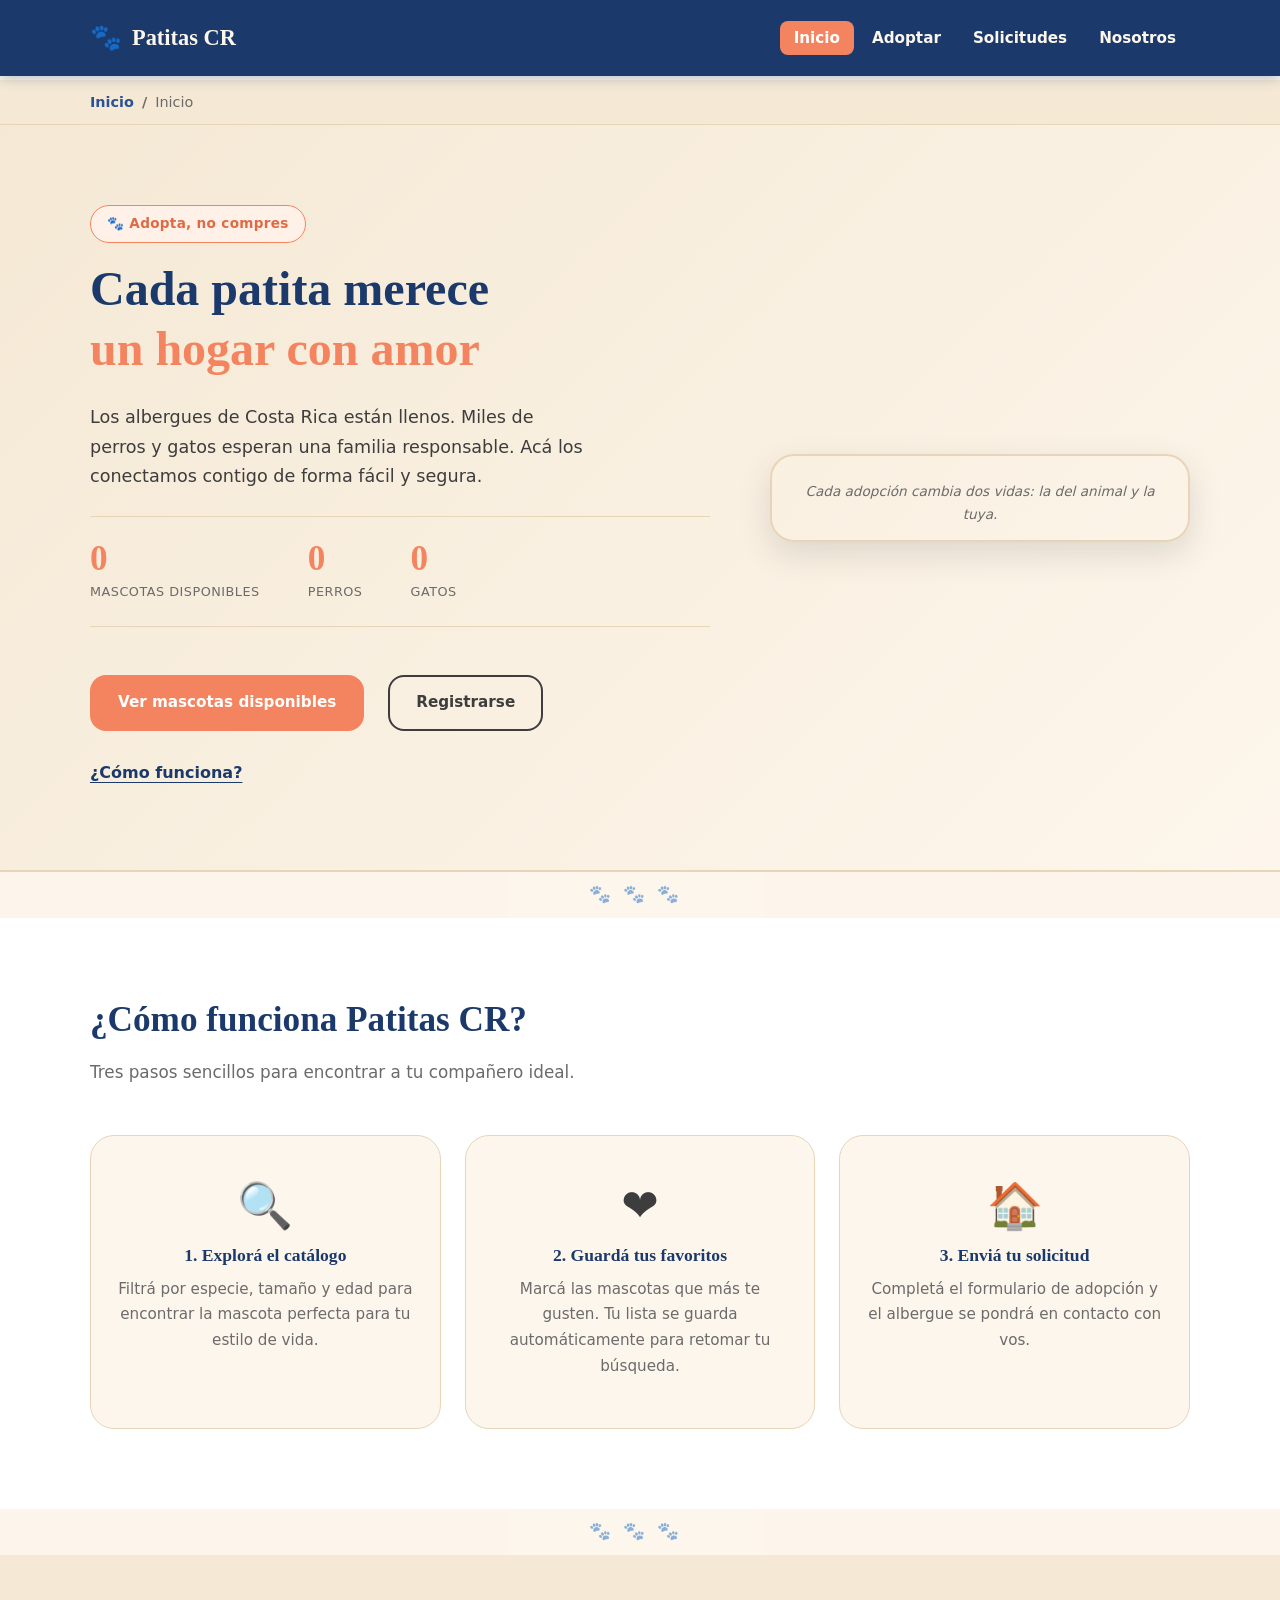
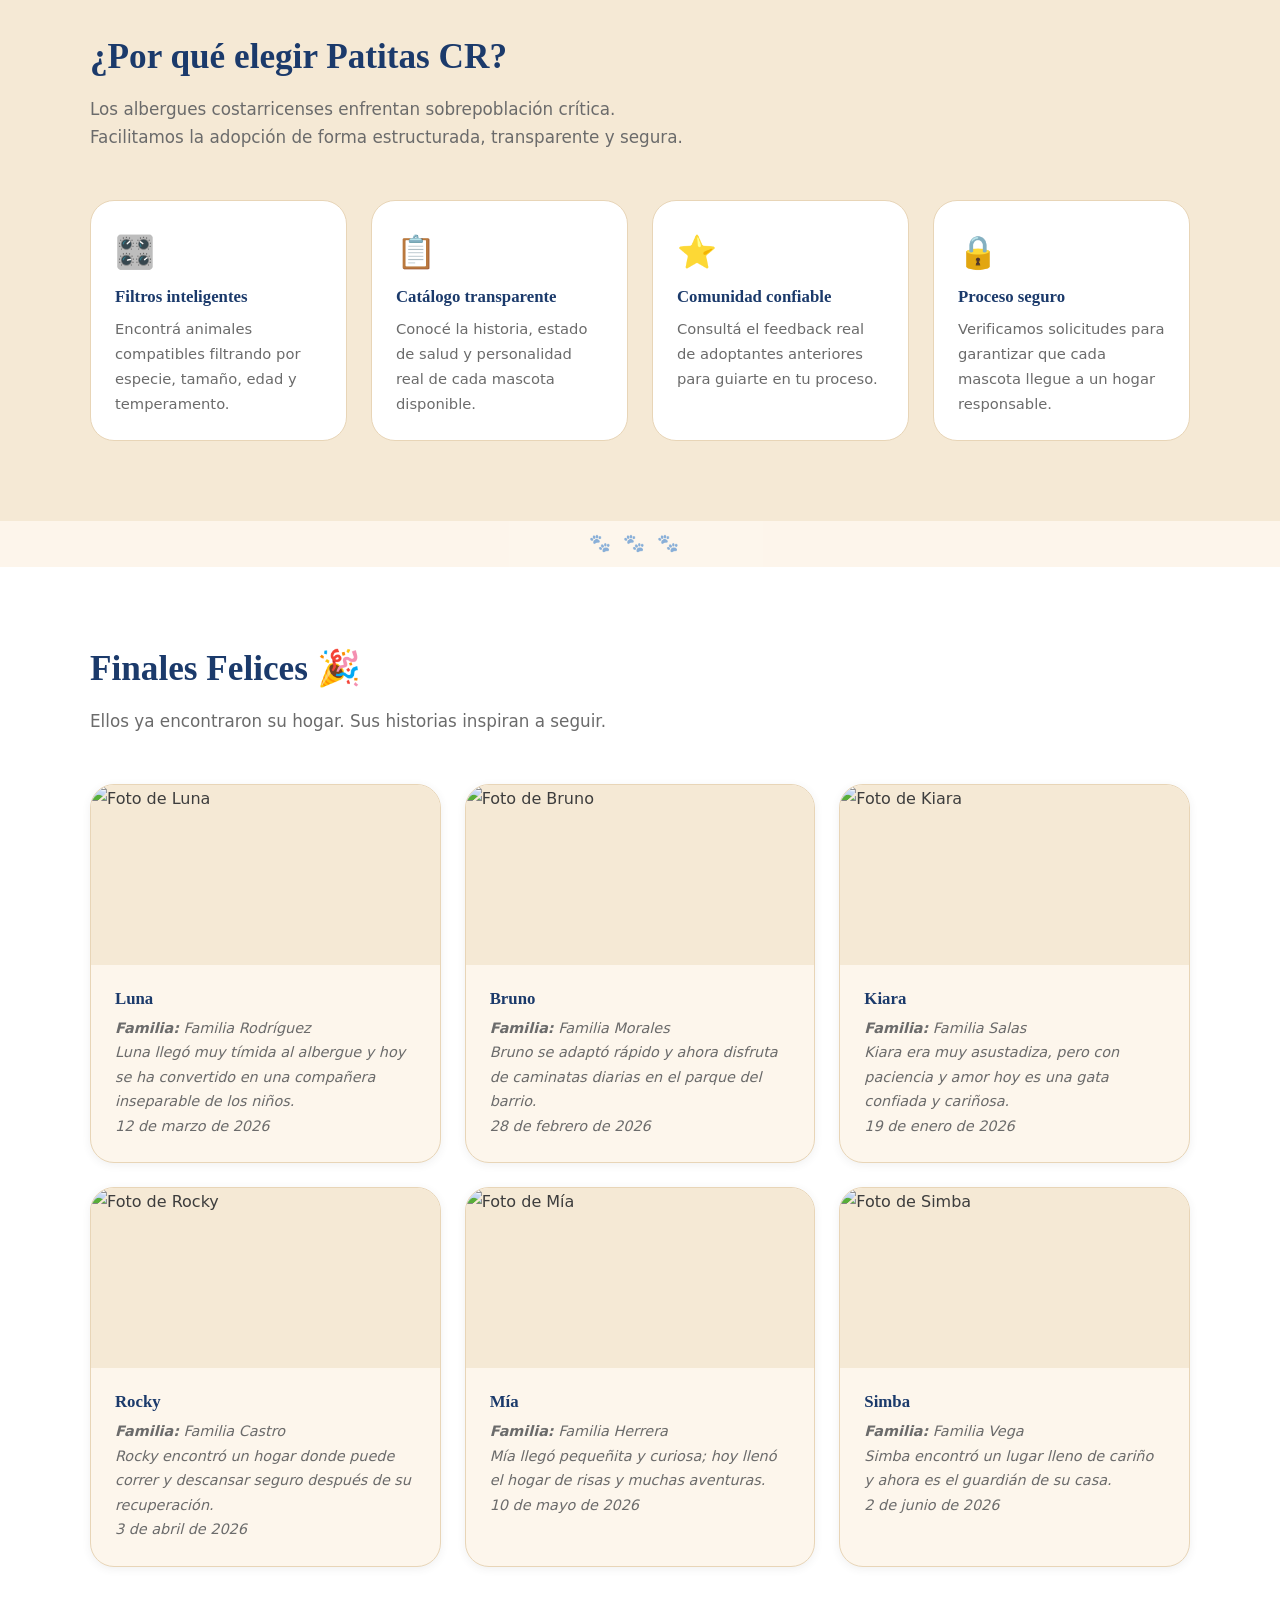
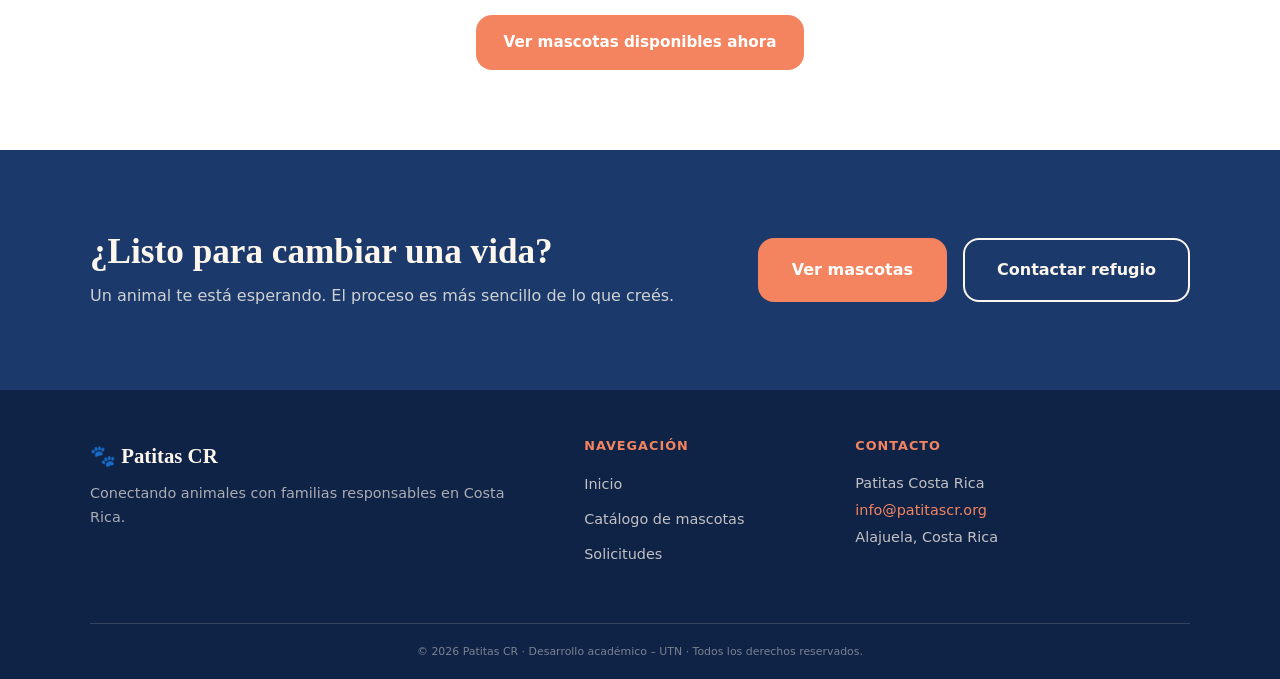
==== index.html @ ed999825 "los js" ====
<!DOCTYPE html>
<html lang="es">
<head>
    <meta charset="UTF-8">
    <meta name="viewport" content="width=device-width, initial-scale=1.0">
    <meta name="description" content="Patitas CR conecta animales en adopción con familias responsables en Costa Rica.">
    <link rel="stylesheet" href="css/style.css">
    <title>Patitas CR | Inicio</title>
</head>
<body>

<header class="site-header">
    <div class="container header-content">
        <a href="index.html" class="logo" aria-label="Patitas CR - Inicio">
            <span class="logo-paw">🐾</span><strong>Patitas CR</strong>
        </a>
        <input type="checkbox" id="menu-toggle" class="menu-toggle">
        <label for="menu-toggle" class="menu-button" aria-label="Abrir menú">
            <span></span><span></span><span></span>
        </label>
        <nav class="main-nav" aria-label="Navegación principal">
            <ul>
                <li><a class="active-link" href="index.html">Inicio</a></li>
                <li><a href="catalogo.html">Adoptar</a></li>
                <li><a href="gestion.html">Solicitudes</a></li>
                <li><a href="#sobre-nosotros">Nosotros</a></li>
            </ul>
        </nav>
    </div>
</header>

<nav class="breadcrumb" aria-label="Ubicación actual">
    <div class="container"><a href="index.html">Inicio</a><span>Inicio</span></div>
</nav>

<main>

    <section class="hero" aria-labelledby="hero-titulo">
        <div class="container hero-content">
            <div class="hero-text">
                <span class="hero-badge">🐾 Adopta, no compres</span>
                <h1 id="hero-titulo">Cada patita merece<br><em>un hogar con amor</em></h1>
                <p class="hero-desc">Los albergues de Costa Rica están llenos. Miles de perros y gatos esperan una familia responsable. Acá los conectamos contigo de forma fácil y segura.</p>

                <div class="hero-contador" id="contador-mascotas" aria-live="polite">
                    <div class="contador-item">
                        <span class="contador-num" id="num-total">–</span>
                        <span class="contador-label">mascotas disponibles</span>
                    </div>
                    <div class="contador-item">
                        <span class="contador-num" id="num-perros">–</span>
                        <span class="contador-label">perros</span>
                    </div>
                    <div class="contador-item">
                        <span class="contador-num" id="num-gatos">–</span>
                        <span class="contador-label">gatos</span>
                    </div>
                </div>

                <div class="hero-actions">
                    <a href="catalogo.html" class="btn-primary">Ver mascotas disponibles</a>
                    <a href="gestion.html" class="btn-outline" style="color:var(--azul);border-color:var(--azul);">Registrarse</a>
                    <a href="#como-funciona" class="btn-link">¿Cómo funciona?</a>
                </div>
            </div>

            <figure class="hero-image">
                <img src="img/hero-pets.jpg" alt="Perro y gato esperando adopción en un albergue de Costa Rica"
                    onerror="this.closest('figure').style.background='var(--crema-oscuro)';this.style.display='none';">
                <figcaption>Cada adopción cambia dos vidas: la del animal y la tuya.</figcaption>
            </figure>
        </div>
    </section>

    <div class="paw-divider" aria-hidden="true"><span>🐾</span><span>🐾</span><span>🐾</span></div>

    <section id="como-funciona" aria-labelledby="titulo-como">
        <div class="container">
            <h2 id="titulo-como">¿Cómo funciona Patitas CR?</h2>
            <p class="seccion-desc">Tres pasos sencillos para encontrar a tu compañero ideal.</p>
            <div class="pasos-grid">
                <article class="paso-card">
                    <span class="paso-icono" aria-hidden="true">🔍</span>
                    <h3>1. Explorá el catálogo</h3>
                    <p>Filtrá por especie, tamaño y edad para encontrar la mascota perfecta para tu estilo de vida.</p>
                </article>
                <article class="paso-card">
                    <span class="paso-icono" aria-hidden="true">❤️</span>
                    <h3>2. Guardá tus favoritos</h3>
                    <p>Marcá las mascotas que más te gusten. Tu lista se guarda automáticamente para retomar tu búsqueda.</p>
                </article>
                <article class="paso-card">
                    <span class="paso-icono" aria-hidden="true">🏠</span>
                    <h3>3. Enviá tu solicitud</h3>
                    <p>Completá el formulario de adopción y el albergue se pondrá en contacto con vos.</p>
                </article>
            </div>
        </div>
    </section>

    <div class="paw-divider" aria-hidden="true"><span>🐾</span><span>🐾</span><span>🐾</span></div>

    <section id="sobre-nosotros" aria-labelledby="titulo-sobre">
        <div class="container">
            <h2 id="titulo-sobre">¿Por qué elegir Patitas CR?</h2>
            <p class="seccion-desc">Los albergues costarricenses enfrentan sobrepoblación crítica. Facilitamos la adopción de forma estructurada, transparente y segura.</p>
            <div class="beneficios-grid">
                <article class="beneficio-card">
                    <span class="beneficio-icono" aria-hidden="true">🎛️</span>
                    <h4>Filtros inteligentes</h4>
                    <p>Encontrá animales compatibles filtrando por especie, tamaño, edad y temperamento.</p>
                </article>
                <article class="beneficio-card">
                    <span class="beneficio-icono" aria-hidden="true">📋</span>
                    <h4>Catálogo transparente</h4>
                    <p>Conocé la historia, estado de salud y personalidad real de cada mascota disponible.</p>
                </article>
                <article class="beneficio-card">
                    <span class="beneficio-icono" aria-hidden="true">⭐</span>
                    <h4>Comunidad confiable</h4>
                    <p>Consultá el feedback real de adoptantes anteriores para guiarte en tu proceso.</p>
                </article>
                <article class="beneficio-card">
                    <span class="beneficio-icono" aria-hidden="true">🔒</span>
                    <h4>Proceso seguro</h4>
                    <p>Verificamos solicitudes para garantizar que cada mascota llegue a un hogar responsable.</p>
                </article>
            </div>
        </div>
    </section>

    <div class="paw-divider" aria-hidden="true"><span>🐾</span><span>🐾</span><span>🐾</span></div>

    <section id="finales-felices" aria-labelledby="titulo-exitos">
        <div class="container">
            <h2 id="titulo-exitos">Finales Felices 🎉</h2>
            <p class="seccion-desc">Ellos ya encontraron su hogar. Sus historias inspiran a seguir.</p>
            <div id="contenedor-casos" class="casos-grid" aria-live="polite">
                <p class="estado-cargando">Cargando historias...</p>
            </div>
            <div class="casos-cta">
                <a href="catalogo.html" class="btn-primary">Ver mascotas disponibles ahora</a>
            </div>
        </div>
    </section>

    <section class="cta-section" aria-labelledby="titulo-cta">
        <div class="container cta-content">
            <div class="cta-text">
                <h2 id="titulo-cta">¿Listo para cambiar una vida?</h2>
                <p>Un animal te está esperando. El proceso es más sencillo de lo que creés.</p>
            </div>
            <div class="cta-acciones">
                <a href="catalogo.html" class="btn-primary btn-grande">Ver mascotas</a>
                <a href="gestion.html" class="btn-outline btn-grande">Contactar refugio</a>
            </div>
        </div>
    </section>

</main>

<footer id="contacto">
    <div class="container footer-content">
        <div class="footer-marca">
            <p class="footer-logo">🐾 Patitas CR</p>
            <p>Conectando animales con familias responsables en Costa Rica.</p>
        </div>
        <nav class="footer-nav" aria-label="Pie de página">
            <h5>Navegación</h5>
            <ul>
                <li><a href="index.html">Inicio</a></li>
                <li><a href="catalogo.html">Catálogo de mascotas</a></li>
                <li><a href="gestion.html">Solicitudes</a></li>
            </ul>
        </nav>
        <address class="footer-contacto">
            <h5>Contacto</h5>
            Patitas Costa Rica<br>
            <a href="mailto:info@patitascr.org">info@patitascr.org</a><br>
            Alajuela, Costa Rica
        </address>
    </div>
    <div class="footer-bottom">
        <small>© 2026 Patitas CR · Desarrollo académico – UTN · Todos los derechos reservados.</small>
    </div>
</footer>

<script src="js/main.js"></script>
</body>
</html>
---- css/style.css ----
/* =========================
   TOKENS DE DISEÑO — PATITAS CR
   Paleta cálida y acogedora
========================= */

:root {
    /* Colores principales */
    --color-crema:       #FDF6EC;   /* fondo cálido */
    --color-crema-oscuro: #F5E9D5;  /* fondo alterno */
    --color-naranja:     #F4845F;   /* acento principal */
    --color-naranja-hover: #E06A43; /* hover naranja */
    --color-azul:        #1B3A6B;   /* texto oscuro y header */
    --color-azul-claro:  #2A5298;   /* links y detalles */
    --color-verde:       #3DAA74;   /* éxito / disponible */
    --color-texto:       #3D3D3D;   /* cuerpo de texto */
    --color-texto-suave: #6B6B6B;   /* texto secundario */
    --color-borde:       #E8D5B7;   /* bordes suaves */
    --color-blanco:      #FFFFFF;

    /* Tipografía */
    --fuente-titulo: Georgia, 'Times New Roman', serif;
    --fuente-cuerpo: system-ui, -apple-system, Arial, sans-serif;

    /* Espaciado */
    --espacio-xs:  8px;
    --espacio-sm:  16px;
    --espacio-md:  24px;
    --espacio-lg:  48px;
    --espacio-xl:  80px;

    /* Bordes */
    --radio-sm:  8px;
    --radio-md:  16px;
    --radio-lg:  24px;
    --radio-pill: 999px;

    /* Sombras */
    --sombra-sm: 0 2px 8px rgba(61, 61, 61, 0.08);
    --sombra-md: 0 6px 20px rgba(61, 61, 61, 0.12);
    --sombra-lg: 0 12px 32px rgba(61, 61, 61, 0.15);
}

/* =========================
   RESET Y BASE
========================= */

*, *::before, *::after {
    margin: 0;
    padding: 0;
    box-sizing: border-box;
}

html {
    font-size: 16px;
    scroll-behavior: smooth;
}

body {
    font-family: var(--fuente-cuerpo);
    background-color: var(--color-crema);
    color: var(--color-texto);
    line-height: 1.7;
    padding-top: 80px;
}

img, video, iframe {
    max-width: 100%;
    height: auto;
    display: block;
}

a {
    text-decoration: none;
    color: inherit;
}

ul {
    list-style: none;
}

/* =========================
   UTILIDADES
========================= */

.container {
    width: min(92%, 1100px);
    margin: 0 auto;
}

section {
    padding: var(--espacio-xl) 0;
}

h1, h2, h3, h4, h5 {
    font-family: var(--fuente-titulo);
    color: var(--color-azul);
    line-height: 1.25;
    margin-bottom: var(--espacio-sm);
}

h1 { font-size: clamp(2rem, 5vw, 3rem); }
h2 { font-size: clamp(1.5rem, 3.5vw, 2.2rem); }
h3 { font-size: 1.2rem; }
h4 { font-size: 1.05rem; }

p { margin-bottom: var(--espacio-sm); }
p:last-child { margin-bottom: 0; }

.seccion-desc {
    color: var(--color-texto-suave);
    font-size: 1.05rem;
    max-width: 600px;
    margin-bottom: var(--espacio-lg);
}

/* =========================
   HEADER
========================= */

.site-header {
    background-color: var(--color-azul);
    padding: 16px 0;
    position: fixed;
    top: 0;
    left: 0;
    width: 100%;
    z-index: 1000;
    box-shadow: 0 2px 12px rgba(27, 58, 107, 0.3);
}

.header-content {
    display: flex;
    align-items: center;
    justify-content: space-between;
    gap: 20px;
}

/* Logo */
.logo {
    display: flex;
    align-items: center;
    gap: 10px;
    font-family: var(--fuente-titulo);
    font-size: 1.4rem;
    color: var(--color-crema);
    font-weight: bold;
    white-space: nowrap;
}

.logo-paw {
    font-size: 1.6rem;
}

/* Hamburguesa — oculta en escritorio */
.menu-toggle { display: none; }

.menu-button {
    display: none;
    flex-direction: column;
    justify-content: space-between;
    width: 36px;
    height: 26px;
    cursor: pointer;
    background: none;
    border: none;
}

.menu-button span {
    display: block;
    height: 3px;
    background-color: var(--color-crema);
    border-radius: var(--radio-pill);
    transition: opacity 0.2s;
}

/* Navegación */
.main-nav ul {
    display: flex;
    align-items: center;
    gap: 4px;
}

.main-nav a {
    color: var(--color-crema);
    font-weight: 600;
    font-size: 0.95rem;
    padding: 8px 14px;
    border-radius: var(--radio-sm);
    transition: background-color 0.2s, color 0.2s;
}

.main-nav a:hover {
    background-color: var(--color-naranja);
    color: var(--color-blanco);
}

.main-nav a:focus-visible {
    outline: 3px solid var(--color-naranja);
    outline-offset: 2px;
}

.active-link {
    background-color: var(--color-naranja) !important;
    color: var(--color-blanco) !important;
}

/* =========================
   BREADCRUMB
========================= */

.breadcrumb {
    background-color: var(--color-crema-oscuro);
    border-bottom: 1px solid var(--color-borde);
    padding: 10px 0;
}

.breadcrumb .container {
    display: flex;
    align-items: center;
    gap: 8px;
    font-size: 0.9rem;
}

.breadcrumb a {
    color: var(--color-azul-claro);
    font-weight: 600;
}

.breadcrumb a::after {
    content: "/";
    margin-left: 8px;
    color: var(--color-texto-suave);
}

.breadcrumb span {
    color: var(--color-texto-suave);
}

/* =========================
   BOTONES
========================= */

.btn-primary {
    display: inline-block;
    background-color: var(--color-naranja);
    color: var(--color-blanco);
    padding: 13px 26px;
    border-radius: var(--radio-md);
    font-weight: 700;
    font-size: 0.95rem;
    transition: background-color 0.2s, transform 0.15s;
    border: 2px solid transparent;
}

.btn-primary:hover {
    background-color: var(--color-naranja-hover);
    transform: translateY(-1px);
}

.btn-primary:focus-visible {
    outline: 3px solid var(--color-azul);
    outline-offset: 3px;
}

.btn-outline {
    display: inline-block;
    background-color: transparent;
    color: var(--color-crema);
    padding: 13px 26px;
    border-radius: var(--radio-md);
    font-weight: 700;
    font-size: 0.95rem;
    border: 2px solid var(--color-crema);
    transition: background-color 0.2s, color 0.2s;
}

.btn-outline:hover {
    background-color: var(--color-crema);
    color: var(--color-azul);
}

.btn-link {
    display: inline-block;
    color: var(--color-azul);
    font-weight: 700;
    text-decoration: underline;
    text-underline-offset: 4px;
    padding: 4px 0;
}

.btn-link:hover {
    color: var(--color-naranja);
}

.btn-grande {
    padding: 16px 32px;
    font-size: 1rem;
}

/* =========================
   HERO
========================= */

.hero {
    background: linear-gradient(135deg, var(--color-crema-oscuro) 0%, var(--color-crema) 100%);
    padding: var(--espacio-xl) 0;
    border-bottom: 2px solid var(--color-borde);
}

.hero-content {
    display: flex;
    align-items: center;
    gap: 60px;
}

.hero-text {
    flex: 1;
    min-width: 0;
}

.hero-badge {
    display: inline-block;
    background-color: #FFF0E8;
    color: var(--color-naranja-hover);
    border: 1.5px solid var(--color-naranja);
    padding: 6px 16px;
    border-radius: var(--radio-pill);
    font-weight: 700;
    font-size: 0.85rem;
    margin-bottom: var(--espacio-sm);
    letter-spacing: 0.3px;
}

.hero-text h1 {
    margin-bottom: var(--espacio-md);
    color: var(--color-azul);
}

.hero-text h1 em {
    font-style: normal;
    color: var(--color-naranja);
}

.hero-desc {
    color: var(--color-texto);
    font-size: 1.1rem;
    max-width: 500px;
    margin-bottom: var(--espacio-md);
}

/* Contador dinámico */
.hero-contador {
    display: flex;
    gap: var(--espacio-lg);
    margin-bottom: var(--espacio-lg);
    padding: var(--espacio-md) 0;
    border-top: 1.5px solid var(--color-borde);
    border-bottom: 1.5px solid var(--color-borde);
}

.contador-item {
    display: flex;
    flex-direction: column;
}

.contador-num {
    font-family: var(--fuente-titulo);
    font-size: 2.2rem;
    font-weight: bold;
    color: var(--color-naranja);
    line-height: 1;
}

.contador-label {
    font-size: 0.8rem;
    color: var(--color-texto-suave);
    margin-top: 4px;
    text-transform: uppercase;
    letter-spacing: 0.5px;
}

.hero-actions {
    display: flex;
    align-items: center;
    gap: var(--espacio-md);
    flex-wrap: wrap;
}

/* Imagen hero */
.hero-image {
    flex: 0 0 420px;
    background-color: var(--color-blanco);
    padding: 14px;
    border-radius: var(--radio-lg);
    box-shadow: var(--sombra-lg);
    border: 2px solid var(--color-borde);
}

.hero-image img {
    width: 100%;
    border-radius: var(--radio-md);
    object-fit: cover;
    aspect-ratio: 4/3;
    background-color: var(--color-crema-oscuro);
}

/* Fallback cuando no hay imagen */
.hero-image--fallback img {
    min-height: 220px;
    background: linear-gradient(135deg, #FFF0E8, #F5E9D5);
    display: flex;
    align-items: center;
    justify-content: center;
}

.hero-image figcaption {
    margin-top: 10px;
    font-size: 0.85rem;
    color: var(--color-texto-suave);
    text-align: center;
    font-style: italic;
}

/* =========================
   DIVISOR DE PATITAS
========================= */

.paw-divider {
    text-align: center;
    padding: 8px 0;
    background-color: var(--color-crema);
    letter-spacing: 12px;
    font-size: 1.1rem;
    opacity: 0.5;
}

/* =========================
   CÓMO FUNCIONA
========================= */

#como-funciona {
    background-color: var(--color-blanco);
}

.pasos-grid {
    display: grid;
    grid-template-columns: repeat(auto-fit, minmax(260px, 1fr));
    gap: var(--espacio-md);
    counter-reset: pasos;
}

.paso-card {
    background-color: var(--color-crema);
    border: 1.5px solid var(--color-borde);
    border-radius: var(--radio-lg);
    padding: var(--espacio-lg) var(--espacio-md);
    text-align: center;
    transition: transform 0.2s, box-shadow 0.2s;
    position: relative;
}

.paso-card:hover {
    transform: translateY(-4px);
    box-shadow: var(--sombra-md);
}

.paso-icono {
    font-size: 2.8rem;
    margin-bottom: var(--espacio-sm);
    display: block;
    line-height: 1;
}

.paso-card h3 {
    color: var(--color-azul);
    margin-bottom: 10px;
    font-size: 1.1rem;
}

.paso-card p {
    color: var(--color-texto-suave);
    font-size: 0.95rem;
    margin: 0;
}

/* =========================
   SOBRE NOSOTROS / BENEFICIOS
========================= */

#sobre-nosotros {
    background-color: var(--color-crema-oscuro);
}

.beneficios-grid {
    display: grid;
    grid-template-columns: repeat(auto-fit, minmax(230px, 1fr));
    gap: var(--espacio-md);
}

.beneficio-card {
    background-color: var(--color-blanco);
    border: 1.5px solid var(--color-borde);
    border-radius: var(--radio-lg);
    padding: var(--espacio-md);
    transition: box-shadow 0.2s;
}

.beneficio-card:hover {
    box-shadow: var(--sombra-md);
}

.beneficio-icono {
    font-size: 2rem;
    display: block;
    margin-bottom: var(--espacio-xs);
}

.beneficio-card h4 {
    color: var(--color-azul);
    margin-bottom: 8px;
}

.beneficio-card p {
    color: var(--color-texto-suave);
    font-size: 0.92rem;
    margin: 0;
}

/* =========================
   FINALES FELICES
========================= */

#finales-felices {
    background-color: var(--color-blanco);
}

.casos-grid {
    display: grid;
    grid-template-columns: repeat(auto-fit, minmax(280px, 1fr));
    gap: var(--espacio-md);
    margin-bottom: var(--espacio-lg);
}

/* Tarjeta de caso de éxito — generada por JS */
.caso-card {
    background-color: var(--color-crema);
    border: 1.5px solid var(--color-borde);
    border-radius: var(--radio-lg);
    overflow: hidden;
    box-shadow: var(--sombra-sm);
    transition: transform 0.2s, box-shadow 0.2s;
}

.caso-card:hover {
    transform: translateY(-3px);
    box-shadow: var(--sombra-md);
}

.caso-card-img {
    width: 100%;
    height: 180px;
    object-fit: cover;
    background-color: var(--color-crema-oscuro);
}

.caso-card-body {
    padding: var(--espacio-md);
}

.caso-card-body h3 {
    font-size: 1.05rem;
    color: var(--color-azul);
    margin-bottom: 6px;
}

.caso-card-body p {
    font-size: 0.9rem;
    color: var(--color-texto-suave);
    margin: 0;
    font-style: italic;
}

.caso-tag {
    display: inline-block;
    background-color: #E8F5EE;
    color: var(--color-verde);
    padding: 4px 12px;
    border-radius: var(--radio-pill);
    font-size: 0.78rem;
    font-weight: 700;
    margin-bottom: 8px;
}

/* Estado cargando / vacío */
.estado-cargando,
.estado-vacio {
    color: var(--color-texto-suave);
    font-style: italic;
    grid-column: 1 / -1;
    text-align: center;
    padding: var(--espacio-lg) 0;
}

.casos-cta {
    text-align: center;
}

/* =========================
   CTA FINAL
========================= */

.cta-section {
    background-color: var(--color-azul);
    padding: var(--espacio-xl) 0;
}

.cta-content {
    display: flex;
    align-items: center;
    justify-content: space-between;
    gap: var(--espacio-lg);
    flex-wrap: wrap;
}

.cta-text h2 {
    color: var(--color-crema);
    margin-bottom: 8px;
}

.cta-text p {
    color: rgba(253, 246, 236, 0.8);
    margin: 0;
}

.cta-acciones {
    display: flex;
    gap: var(--espacio-sm);
    flex-wrap: wrap;
}

/* =========================
   FOOTER
========================= */

footer {
    background-color: #0F2347;
    color: var(--color-crema);
    padding: var(--espacio-lg) 0 0;
}

.footer-content {
    display: grid;
    grid-template-columns: 2fr 1fr 1.5fr;
    gap: var(--espacio-lg);
    padding-bottom: var(--espacio-lg);
    border-bottom: 1px solid rgba(253, 246, 236, 0.15);
}

.footer-logo {
    font-family: var(--fuente-titulo);
    font-size: 1.3rem;
    font-weight: bold;
    margin-bottom: var(--espacio-xs);
    color: var(--color-crema);
}

.footer-marca p:last-child {
    color: rgba(253, 246, 236, 0.65);
    font-size: 0.9rem;
}

.footer-nav h5,
.footer-contacto h5 {
    color: var(--color-naranja);
    font-family: var(--fuente-cuerpo);
    font-size: 0.8rem;
    text-transform: uppercase;
    letter-spacing: 1px;
    margin-bottom: var(--espacio-sm);
}

.footer-nav ul li {
    margin-bottom: 8px;
}

.footer-nav a {
    color: rgba(253, 246, 236, 0.75);
    font-size: 0.9rem;
    transition: color 0.2s;
}

.footer-nav a:hover {
    color: var(--color-naranja);
}

.footer-contacto {
    font-style: normal;
    color: rgba(253, 246, 236, 0.75);
    font-size: 0.9rem;
    line-height: 1.9;
}

.footer-contacto a {
    color: var(--color-naranja);
}

.footer-contacto a:hover {
    text-decoration: underline;
}

.footer-bottom {
    text-align: center;
    padding: var(--espacio-sm) 0;
    color: rgba(253, 246, 236, 0.45);
    font-size: 0.82rem;
}

/* =========================
   MEDIA QUERY — TABLET
========================= */

@media (max-width: 900px) {
    body { padding-top: 76px; }

    .hero-content {
        flex-direction: column;
        gap: var(--espacio-lg);
    }

    .hero-image {
        flex: none;
        width: 100%;
        max-width: 560px;
    }

    .hero-text h1 {
        font-size: 2.2rem;
    }

    .footer-content {
        grid-template-columns: 1fr 1fr;
    }

    .footer-marca {
        grid-column: 1 / -1;
    }

    .cta-content {
        flex-direction: column;
        text-align: center;
    }

    .cta-acciones {
        justify-content: center;
    }
}

/* =========================
   MEDIA QUERY — MÓVIL
========================= */

@media (max-width: 700px) {
    body { padding-top: 70px; }

    .site-header { padding: 12px 0; }

    /* Hamburguesa */
    .menu-button { display: flex; }

    .main-nav {
        display: none;
        position: absolute;
        top: 56px;
        left: 0;
        width: 100%;
        background-color: var(--color-azul);
        border-top: 2px solid var(--color-naranja);
        padding: var(--espacio-sm);
        border-radius: 0 0 var(--radio-md) var(--radio-md);
        z-index: 999;
        box-shadow: var(--sombra-lg);
    }

    .menu-toggle:checked ~ .main-nav {
        display: block;
    }

    .main-nav ul {
        flex-direction: column;
        align-items: stretch;
        gap: 6px;
    }

    .main-nav a {
        display: block;
        padding: 13px 16px;
        background-color: rgba(255, 255, 255, 0.07);
        border-radius: var(--radio-sm);
    }

    /* Hero */
    .hero { padding: 48px 0; }

    .hero-texto h1 { font-size: 1.9rem; }

    .hero-contador {
        gap: var(--espacio-md);
    }

    .contador-num { font-size: 1.7rem; }

    .hero-actions {
        flex-direction: column;
        align-items: stretch;
    }

    .btn-primary, .btn-link {
        text-align: center;
        width: 100%;
    }

    .btn-link { width: auto; }

    /* Secciones */
    section { padding: 48px 0; }

    .pasos-grid,
    .beneficios-grid,
    .casos-grid {
        grid-template-columns: 1fr;
    }

    /* Footer */
    .footer-content {
        grid-template-columns: 1fr;
        gap: var(--espacio-md);
    }

    .cta-acciones {
        flex-direction: column;
    }

    .btn-grande {
        text-align: center;
        width: 100%;
    }

    /* Breadcrumb */
    .breadcrumb .container {
        font-size: 0.85rem;
    }
}

/* =========================
   MEDIA QUERY — MÓVIL PEQUEÑO
========================= */

@media (max-width: 420px) {
    .logo { font-size: 1.15rem; }

    h1 { font-size: 1.75rem; }

    .hero-contador {
        flex-wrap: wrap;
        gap: var(--espacio-sm);
    }

    .paw-divider { letter-spacing: 6px; }
}

/* =========================
   ACCESIBILIDAD — MOVIMIENTO REDUCIDO
========================= */

@media (prefers-reduced-motion: reduce) {
    .paso-card,
    .beneficio-card,
    .caso-card,
    .btn-primary {
        transition: none;
    }

    html { scroll-behavior: auto; }
}
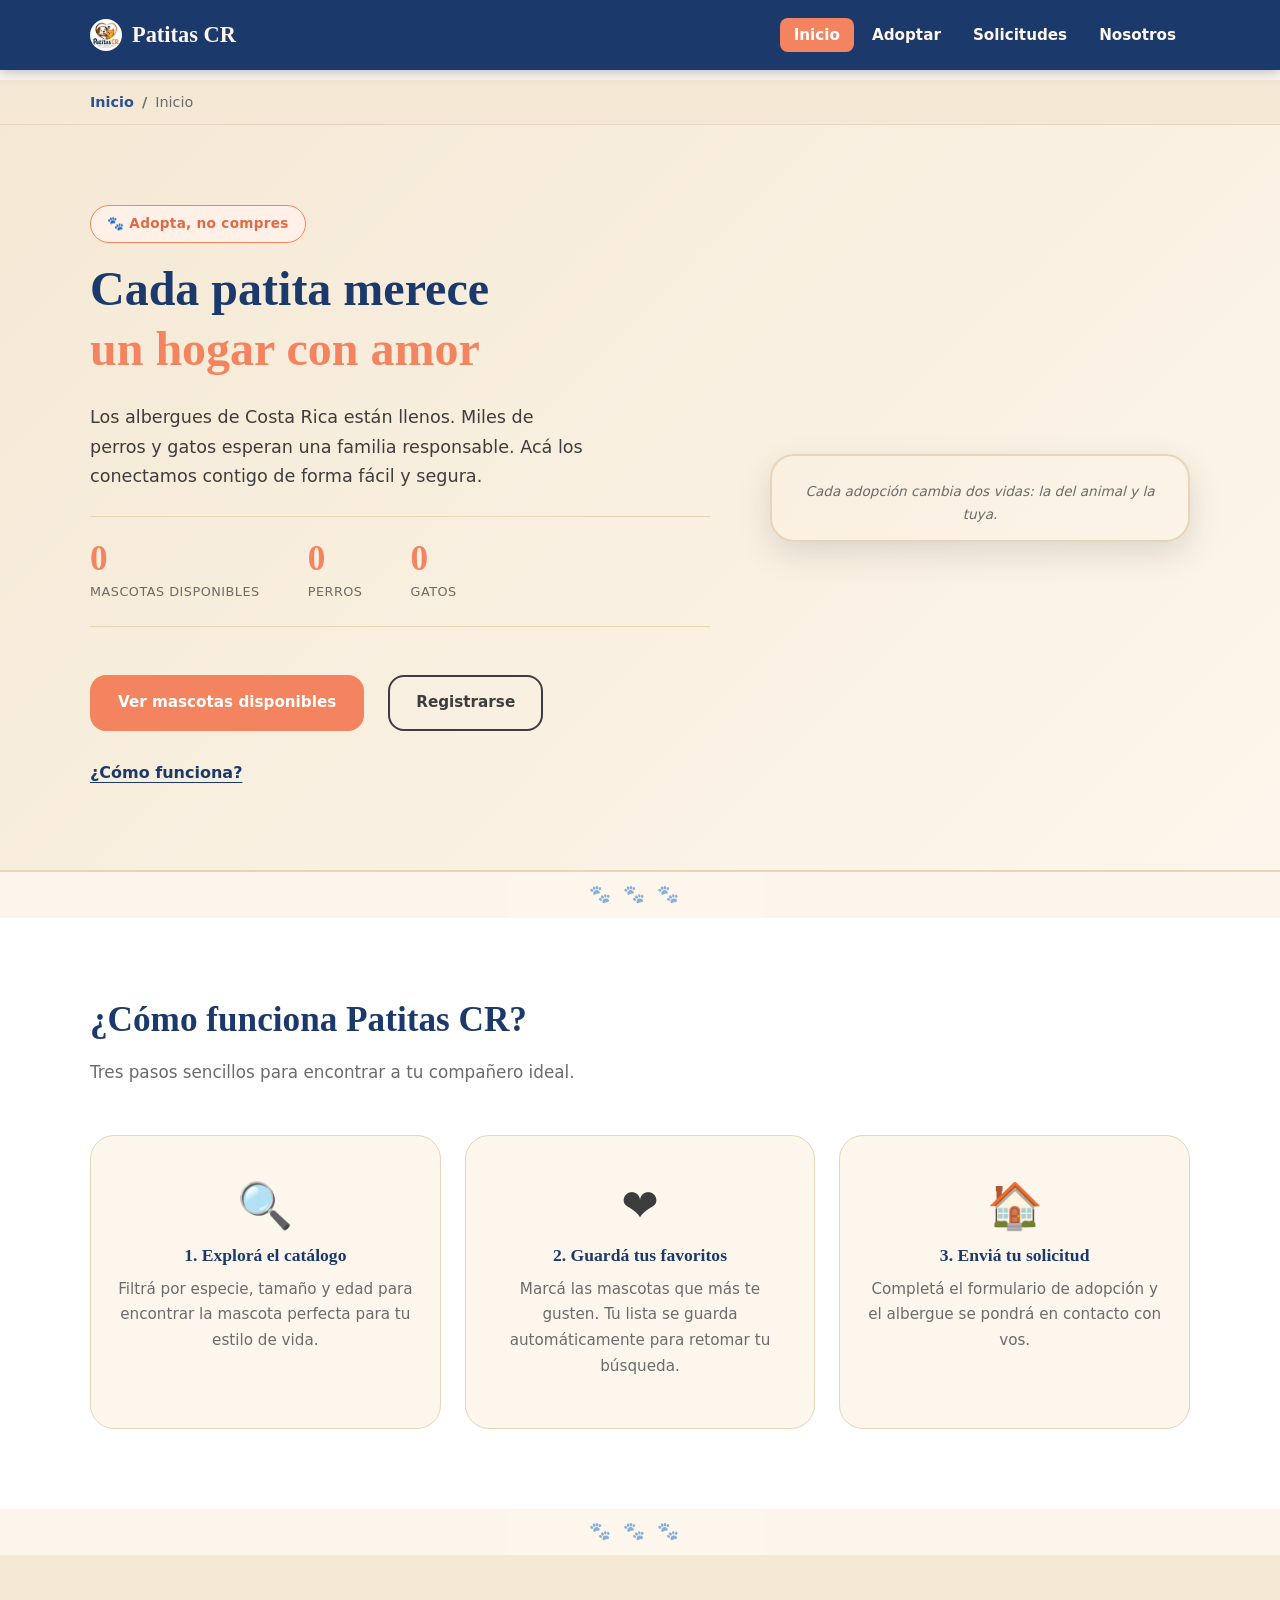
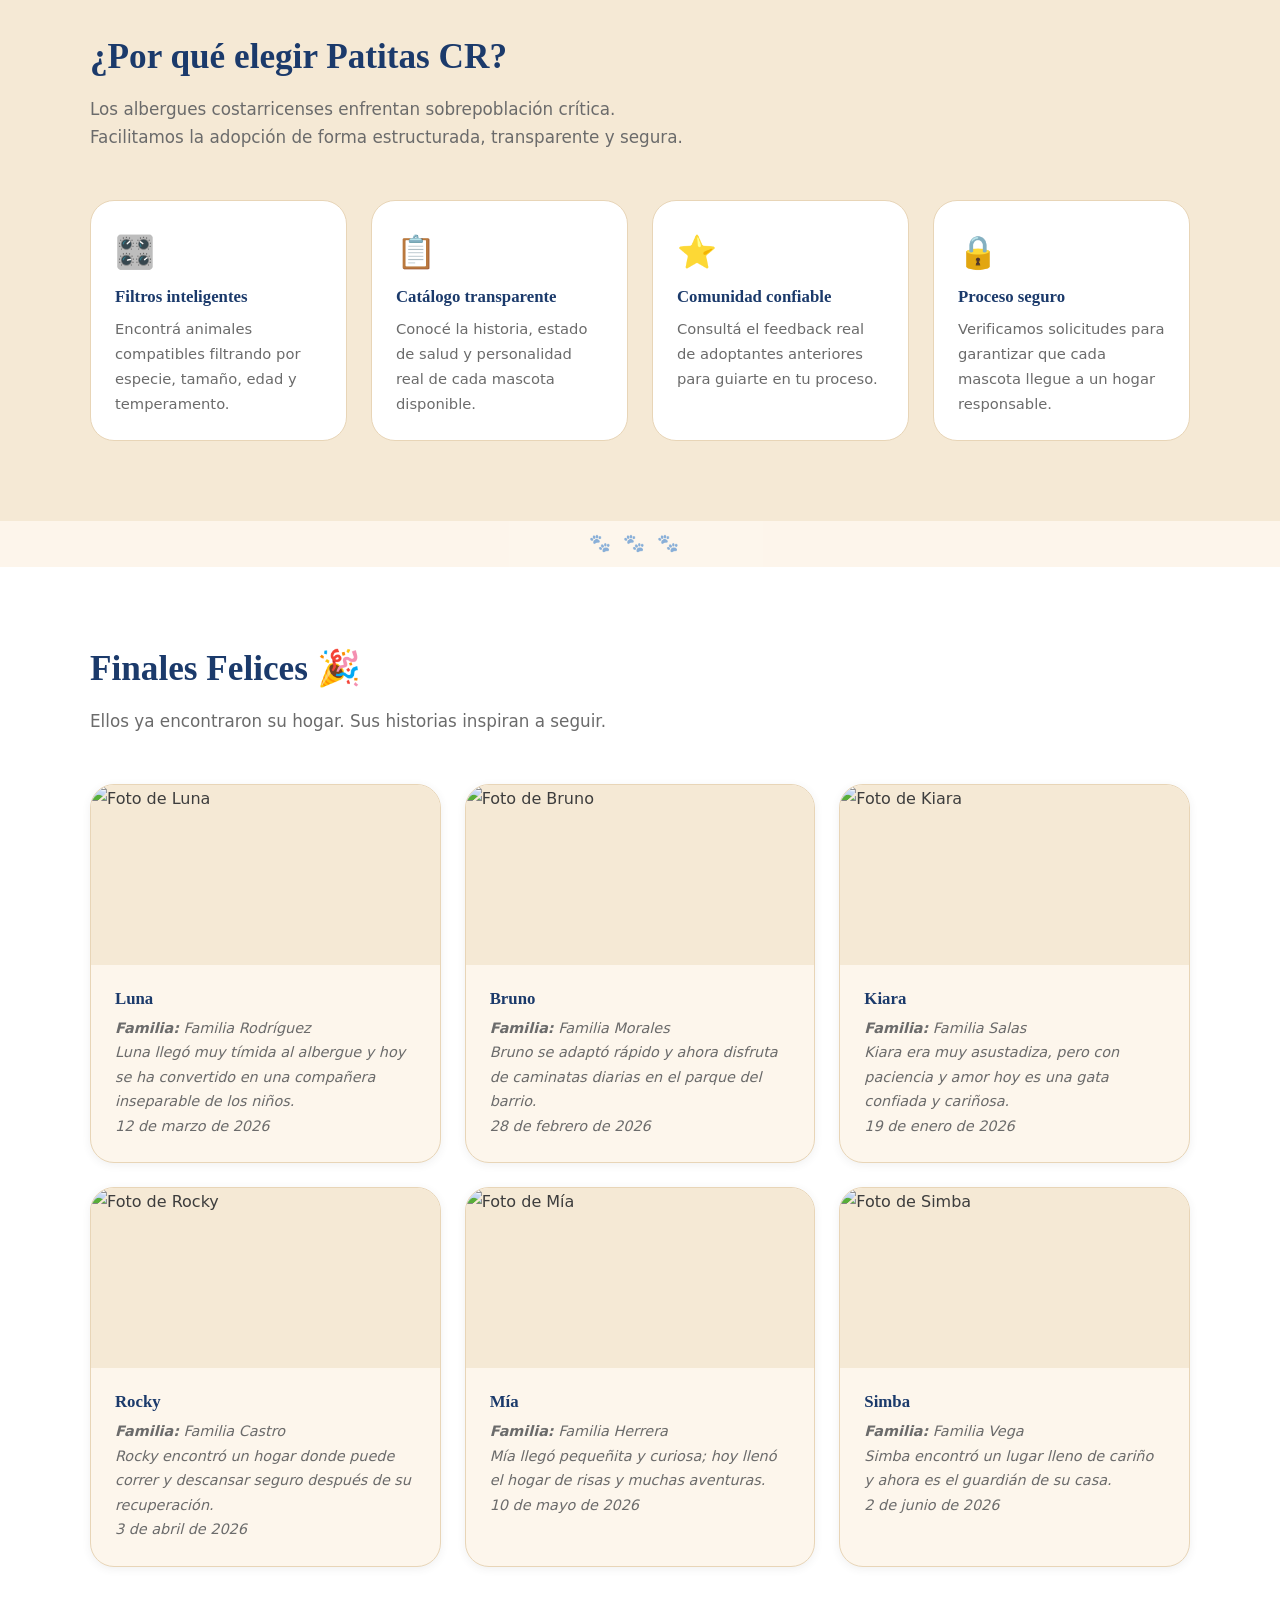
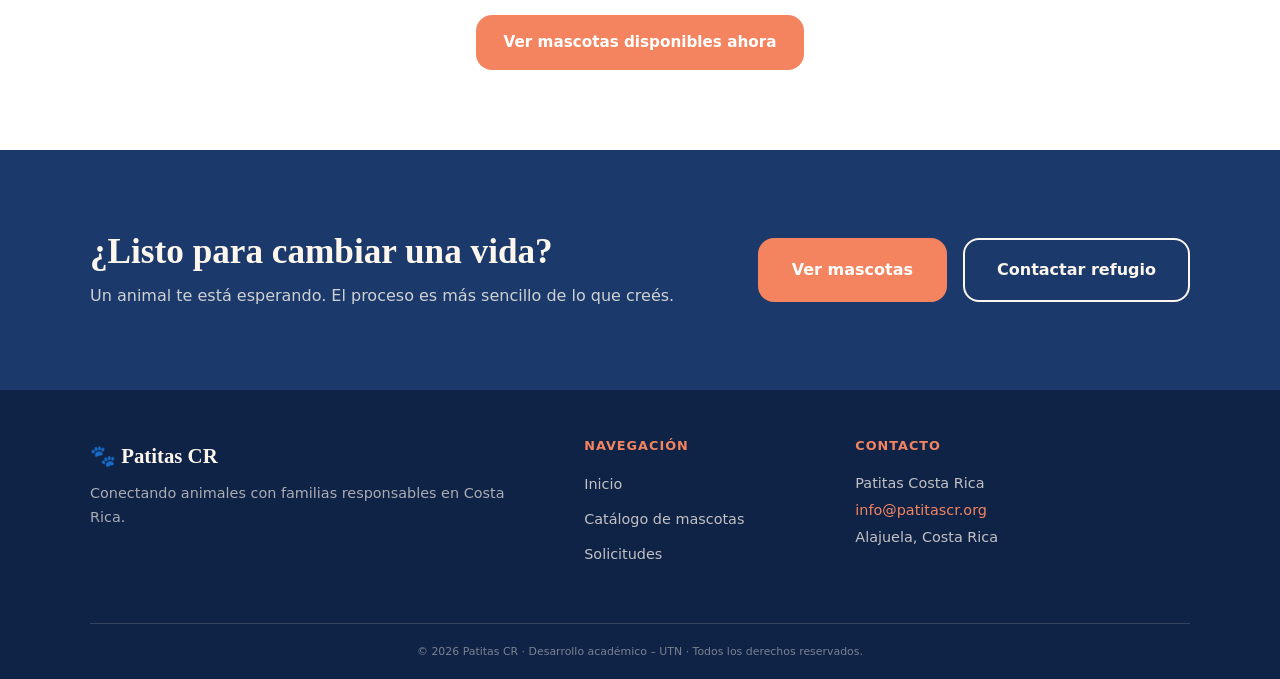
==== commit 45e9995b: "logos" ====
--- a/index.html
+++ b/index.html
@@ -4,6 +4,7 @@
     <meta charset="UTF-8">
     <meta name="viewport" content="width=device-width, initial-scale=1.0">
     <meta name="description" content="Patitas CR conecta animales en adopción con familias responsables en Costa Rica.">
+    <link rel="icon" type="image/jpeg" href="Images/adoptaPatitas/Imagen1.jpg" sizes="32x32">
     <link rel="stylesheet" href="css/style.css">
     <title>Patitas CR | Inicio</title>
 </head>
@@ -12,7 +13,8 @@
 <header class="site-header">
     <div class="container header-content">
         <a href="index.html" class="logo" aria-label="Patitas CR - Inicio">
-            <span class="logo-paw">🐾</span><strong>Patitas CR</strong>
+            <img src="Images/adoptaPatitas/Imagen1.jpg" alt="Patitas CR" class="logo-image">
+            <strong>Patitas CR</strong>
         </a>
         <input type="checkbox" id="menu-toggle" class="menu-toggle">
         <label for="menu-toggle" class="menu-button" aria-label="Abrir menú">
@@ -22,7 +24,7 @@
             <ul>
                 <li><a class="active-link" href="index.html">Inicio</a></li>
                 <li><a href="catalogo.html">Adoptar</a></li>
-                <li><a href="gestion.html">Solicitudes</a></li>
+                <li><a href="registro.html">Solicitudes</a></li>
                 <li><a href="#sobre-nosotros">Nosotros</a></li>
             </ul>
         </nav>
@@ -59,7 +61,7 @@
 
                 <div class="hero-actions">
                     <a href="catalogo.html" class="btn-primary">Ver mascotas disponibles</a>
-                    <a href="gestion.html" class="btn-outline" style="color:var(--azul);border-color:var(--azul);">Registrarse</a>
+                    <a href="registro.html" class="btn-outline" style="color:var(--azul);border-color:var(--azul);">Registrarse</a>
                     <a href="#como-funciona" class="btn-link">¿Cómo funciona?</a>
                 </div>
             </div>
@@ -152,7 +154,7 @@
             </div>
             <div class="cta-acciones">
                 <a href="catalogo.html" class="btn-primary btn-grande">Ver mascotas</a>
-                <a href="gestion.html" class="btn-outline btn-grande">Contactar refugio</a>
+                <a href="registro.html" class="btn-outline btn-grande">Contactar refugio</a>
             </div>
         </div>
     </section>
@@ -170,7 +172,7 @@
             <ul>
                 <li><a href="index.html">Inicio</a></li>
                 <li><a href="catalogo.html">Catálogo de mascotas</a></li>
-                <li><a href="gestion.html">Solicitudes</a></li>
+                <li><a href="registro.html">Solicitudes</a></li>
             </ul>
         </nav>
         <address class="footer-contacto">
--- a/css/style.css
+++ b/css/style.css
@@ -147,8 +147,11 @@
     white-space: nowrap;
 }
 
-.logo-paw {
-    font-size: 1.6rem;
+.logo-image {
+    width: 32px;
+    height: 32px;
+    object-fit: cover;
+    border-radius: 50%;
 }
 
 /* Hamburguesa — oculta en escritorio */
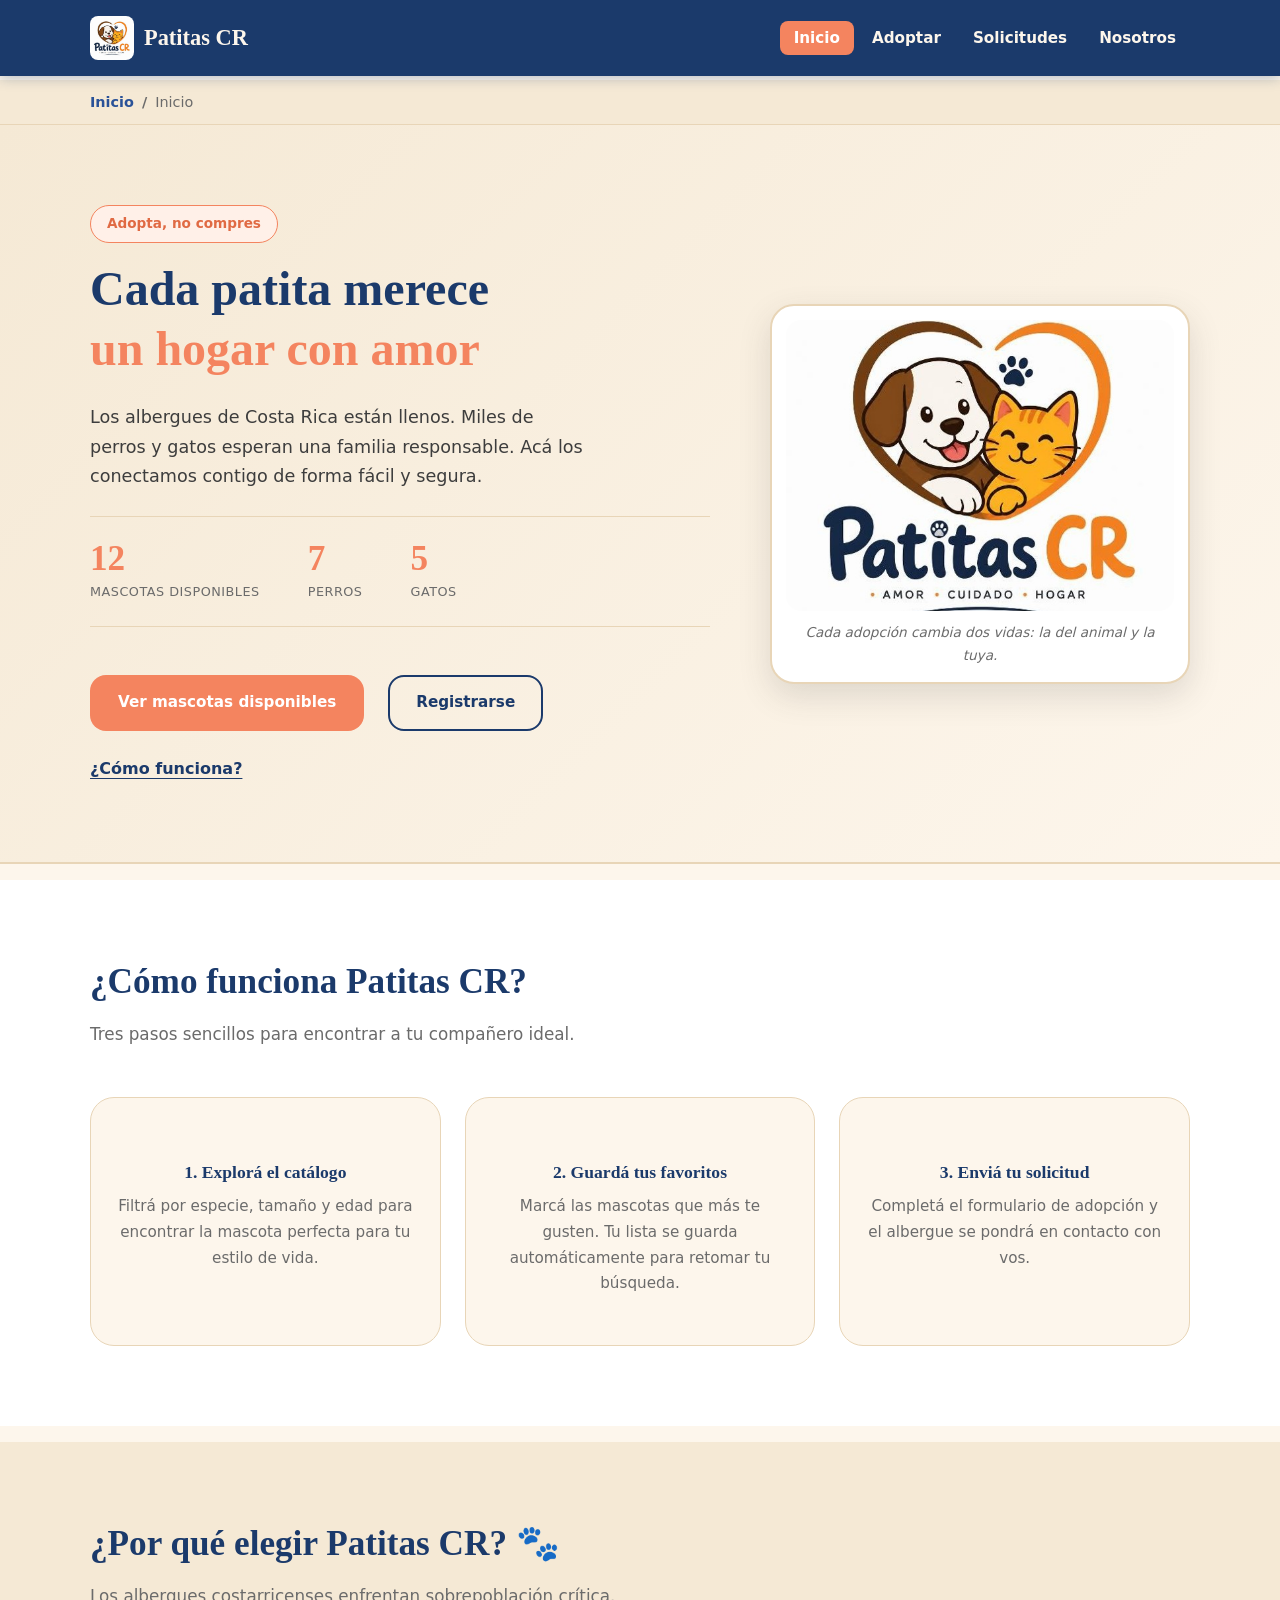
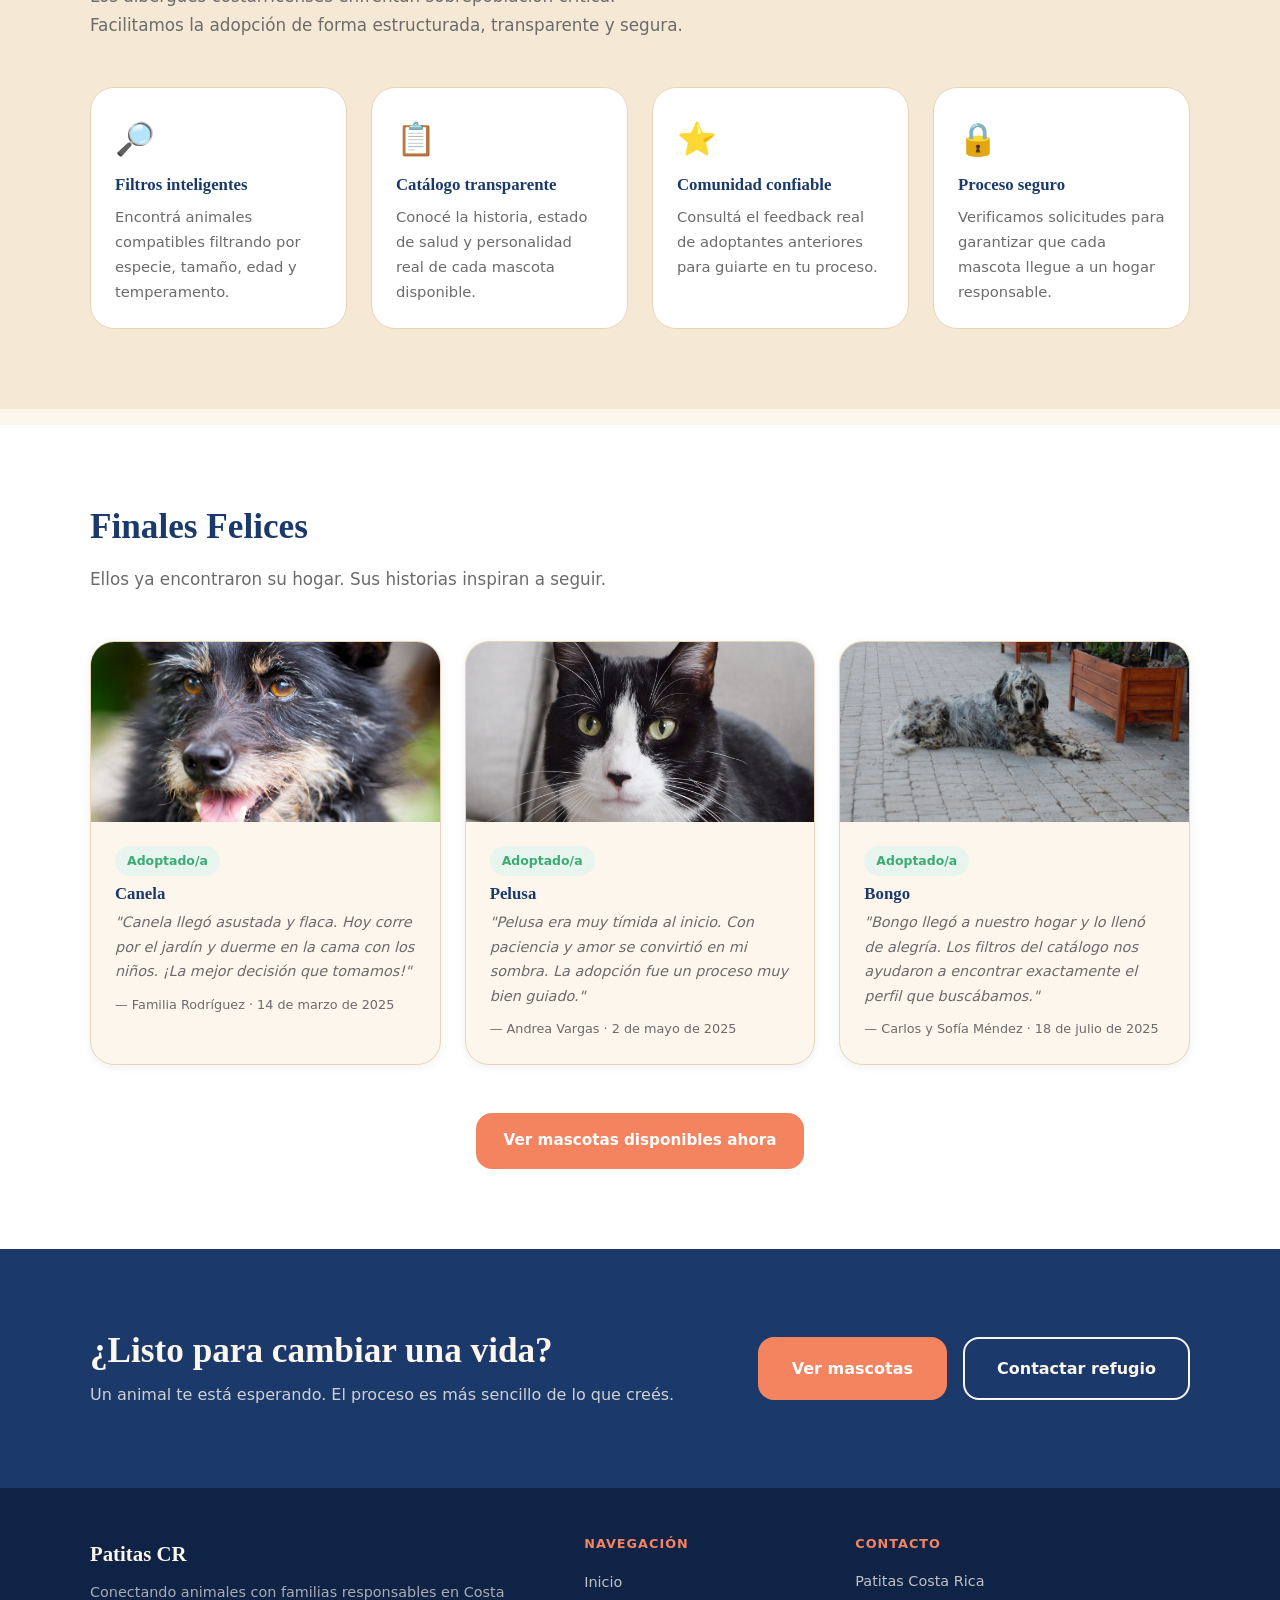
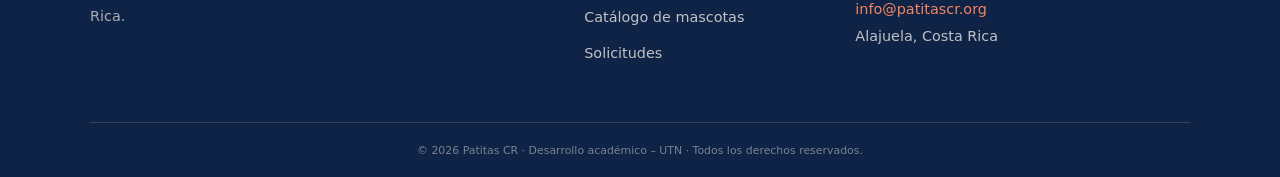
==== commit 5d9b354f: "arreglo en el javaScript, en los html, css y en el json" ====
--- a/index.html
+++ b/index.html
@@ -40,7 +40,7 @@
     <section class="hero" aria-labelledby="hero-titulo">
         <div class="container hero-content">
             <div class="hero-text">
-                <span class="hero-badge">🐾 Adopta, no compres</span>
+                <span class="hero-badge">Adopta, no compres</span>
                 <h1 id="hero-titulo">Cada patita merece<br><em>un hogar con amor</em></h1>
                 <p class="hero-desc">Los albergues de Costa Rica están llenos. Miles de perros y gatos esperan una familia responsable. Acá los conectamos contigo de forma fácil y segura.</p>
 
@@ -67,14 +67,14 @@
             </div>
 
             <figure class="hero-image">
-                <img src="img/hero-pets.jpg" alt="Perro y gato esperando adopción en un albergue de Costa Rica"
+                <img src="Images/adoptaPatitas/Imagen1.jpg" alt="Perro y gato esperando adopción en un albergue de Costa Rica"
                     onerror="this.closest('figure').style.background='var(--crema-oscuro)';this.style.display='none';">
                 <figcaption>Cada adopción cambia dos vidas: la del animal y la tuya.</figcaption>
             </figure>
         </div>
     </section>
 
-    <div class="paw-divider" aria-hidden="true"><span>🐾</span><span>🐾</span><span>🐾</span></div>
+    <div class="paw-divider" aria-hidden="true"></div>
 
     <section id="como-funciona" aria-labelledby="titulo-como">
         <div class="container">
@@ -82,17 +82,17 @@
             <p class="seccion-desc">Tres pasos sencillos para encontrar a tu compañero ideal.</p>
             <div class="pasos-grid">
                 <article class="paso-card">
-                    <span class="paso-icono" aria-hidden="true">🔍</span>
+                    <span class="paso-icono" aria-hidden="true"></span>
                     <h3>1. Explorá el catálogo</h3>
                     <p>Filtrá por especie, tamaño y edad para encontrar la mascota perfecta para tu estilo de vida.</p>
                 </article>
                 <article class="paso-card">
-                    <span class="paso-icono" aria-hidden="true">❤️</span>
+                    <span class="paso-icono" aria-hidden="true"></span>
                     <h3>2. Guardá tus favoritos</h3>
                     <p>Marcá las mascotas que más te gusten. Tu lista se guarda automáticamente para retomar tu búsqueda.</p>
                 </article>
                 <article class="paso-card">
-                    <span class="paso-icono" aria-hidden="true">🏠</span>
+                    <span class="paso-icono" aria-hidden="true"></span>
                     <h3>3. Enviá tu solicitud</h3>
                     <p>Completá el formulario de adopción y el albergue se pondrá en contacto con vos.</p>
                 </article>
@@ -100,15 +100,15 @@
         </div>
     </section>
 
-    <div class="paw-divider" aria-hidden="true"><span>🐾</span><span>🐾</span><span>🐾</span></div>
+    <div class="paw-divider" aria-hidden="true"></div>
 
     <section id="sobre-nosotros" aria-labelledby="titulo-sobre">
         <div class="container">
-            <h2 id="titulo-sobre">¿Por qué elegir Patitas CR?</h2>
+            <h2 id="titulo-sobre">¿Por qué elegir Patitas CR? <span aria-hidden="true">🐾</span></h2>
             <p class="seccion-desc">Los albergues costarricenses enfrentan sobrepoblación crítica. Facilitamos la adopción de forma estructurada, transparente y segura.</p>
             <div class="beneficios-grid">
                 <article class="beneficio-card">
-                    <span class="beneficio-icono" aria-hidden="true">🎛️</span>
+                    <span class="beneficio-icono" aria-hidden="true">🔎</span>
                     <h4>Filtros inteligentes</h4>
                     <p>Encontrá animales compatibles filtrando por especie, tamaño, edad y temperamento.</p>
                 </article>
@@ -131,11 +131,11 @@
         </div>
     </section>
 
-    <div class="paw-divider" aria-hidden="true"><span>🐾</span><span>🐾</span><span>🐾</span></div>
+    <div class="paw-divider" aria-hidden="true"></div>
 
     <section id="finales-felices" aria-labelledby="titulo-exitos">
         <div class="container">
-            <h2 id="titulo-exitos">Finales Felices 🎉</h2>
+            <h2 id="titulo-exitos">Finales Felices</h2>
             <p class="seccion-desc">Ellos ya encontraron su hogar. Sus historias inspiran a seguir.</p>
             <div id="contenedor-casos" class="casos-grid" aria-live="polite">
                 <p class="estado-cargando">Cargando historias...</p>
@@ -164,7 +164,7 @@
 <footer id="contacto">
     <div class="container footer-content">
         <div class="footer-marca">
-            <p class="footer-logo">🐾 Patitas CR</p>
+            <p class="footer-logo">Patitas CR</p>
             <p>Conectando animales con familias responsables en Costa Rica.</p>
         </div>
         <nav class="footer-nav" aria-label="Pie de página">
@@ -187,6 +187,35 @@
     </div>
 </footer>
 
+</body>
+
+<!-- Fallback JSON inline: permite cargar datos cuando fetch no está disponible (por ejemplo, al abrir con file://) -->
+<script id="patitas-data" type="application/json">
+{
+    "mascotas": [
+        { "id":1,"nombre":"Toby","especie":"perro","raza":"Mestizo mediano","edad":"2 años","sexo":"Macho","tamaño":"mediano","temperamento":"juguetón","estado":"disponible","albergue":"Albergue Central San José","descripcion":"Toby es un perro muy dócil y lleno de energía. Le encanta jugar con pelotas y aprender trucos. Lleva 7 meses en el albergue esperando una familia.","imagen":"Images/mascotas/toby.jpg","urgente":true},
+        { "id":2,"nombre":"Luna","especie":"gato","raza":"Doméstico pelo corto","edad":"3 años","sexo":"Hembra","tamaño":"pequeño","temperamento":"tranquilo","estado":"disponible","albergue":"Refugio Huellitas Alajuela","descripcion":"Luna es una gata muy cariñosa que disfruta de los mimos y las siestas. Es perfecta para hogares tranquilos o con personas mayores.","imagen":"Images/mascotas/luna.jpg","urgente":false},
+        { "id":3,"nombre":"Max","especie":"perro","raza":"Labrador mestizo","edad":"1 año","sexo":"Macho","tamaño":"grande","temperamento":"activo","estado":"disponible","albergue":"Albergue Central San José","descripcion":"Max es joven y lleno de vida. Necesita espacio para correr y mucho ejercicio diario. Ideal para familias activas con patio.","imagen":"Images/mascotas/max.jpg","urgente":false},
+        { "id":4,"nombre":"Mía","especie":"gato","raza":"Siamés mestizo","edad":"5 años","sexo":"Hembra","tamaño":"pequeño","temperamento":"independiente","estado":"disponible","albergue":"Refugio Huellitas Alajuela","descripcion":"Mía es elegante y algo selectiva, pero una vez que te gana la confianza es muy leal. Prefiere hogares sin niños pequeños.","imagen":"Images/mascotas/mia.jpg","urgente":false},
+        { "id":5,"nombre":"Bruno","especie":"perro","raza":"Beagle mestizo","edad":"4 años","sexo":"Macho","tamaño":"mediano","temperamento":"amigable","estado":"disponible","albergue":"Hogar Animal Cartago","descripcion":"Bruno es sociable con niños y otros perros. Ha convivido bien en familias numerosas. Le encanta explorar y oler todo.","imagen":"Images/mascotas/bruno.jpg","urgente":true},
+        { "id":6,"nombre":"Coco","especie":"gato","raza":"Doméstico pelo largo","edad":"2 años","sexo":"Macho","tamaño":"pequeño","temperamento":"juguetón","estado":"disponible","albergue":"Albergue Central San José","descripcion":"Coco es un gato curioso y muy activo. Le gusta explorar cada rincón y jugar con juguetes. Perfecto para familias con niños.","imagen":"Images/mascotas/coco.jpg","urgente":false},
+        { "id":7,"nombre":"Rocky","especie":"perro","raza":"Pastor mestizo","edad":"6 años","sexo":"Macho","tamaño":"grande","temperamento":"tranquilo","estado":"disponible","albergue":"Hogar Animal Cartago","descripcion":"Rocky es un perro maduro, muy educado y tranquilo. Ya sabe sus comandos básicos y disfruta de caminatas largas. Lleva 10 meses esperando.","imagen":"Images/mascotas/rocky.jpg","urgente":true},
+        { "id":8,"nombre":"Nala","especie":"gato","raza":"Doméstico tricolor","edad":"1 año","sexo":"Hembra","tamaño":"pequeño","temperamento":"activo","estado":"disponible","albergue":"Refugio Huellitas Alajuela","descripcion":"Nala es una gatita joven, muy curiosa y enérgica. Le encanta saltar y trepar. Necesita un hogar que le dé espacio para explorar.","imagen":"Images/mascotas/nala.jpg","urgente":false},
+        { "id":9,"nombre":"Simón","especie":"perro","raza":"Chihuahua mestizo","edad":"3 años","sexo":"Macho","tamaño":"pequeño","temperamento":"amigable","estado":"disponible","albergue":"Albergue Central San José","descripcion":"Simón es pequeño pero con mucha personalidad. Es perfecto para apartamentos. Se lleva bien con otros perros pequeños.","imagen":"Images/mascotas/simon.jpg","urgente":false},
+        { "id":10,"nombre":"Lola","especie":"perro","raza":"Dálmata mestizo","edad":"2 años","sexo":"Hembra","tamaño":"grande","temperamento":"activo","estado":"disponible","albergue":"Hogar Animal Cartago","descripcion":"Lola es una perrita muy cariñosa y llena de energía. Le encanta correr y necesita ejercicio diario. Ideal para personas activas.","imagen":"Images/mascotas/lola.jpg","urgente":false},
+        { "id":11,"nombre":"Kira","especie":"gato","raza":"Persa mestizo","edad":"4 años","sexo":"Hembra","tamaño":"mediano","temperamento":"tranquilo","estado":"disponible","albergue":"Refugio Huellitas Alajuela","descripcion":"Kira es una gata serena y muy afectuosa. Le gusta descansar en lugares cómodos y recibir caricias. Perfecta para hogares calmados.","imagen":"Images/mascotas/kira.jpg","urgente":false},
+        { "id":12,"nombre":"Tito","especie":"perro","raza":"Salchicha mestizo","edad":"5 años","sexo":"Macho","tamaño":"pequeño","temperamento":"juguetón","estado":"disponible","albergue":"Albergue Central San José","descripcion":"Tito es un perro divertido y lleno de vida. Adora jugar y hacerte reír. Lleva 8 meses en el albergue esperando una familia que lo quiera.","imagen":"Images/mascotas/tito.jpg","urgente":true}
+    ],
+    "casos_exito": [
+        { "id":1,"nombre_mascota":"Canela","especie":"perro","adoptante":"Familia Rodríguez","fecha_adopcion":"2025-03-14","historia":"Canela llegó asustada y flaca. Hoy corre por el jardín y duerme en la cama con los niños. ¡La mejor decisión que tomamos!","imagen":"Images/adoptaPatitas/Imagen1.jpg"},
+        { "id":2,"nombre_mascota":"Pelusa","especie":"gato","adoptante":"Andrea Vargas","fecha_adopcion":"2025-05-02","historia":"Pelusa era muy tímida al inicio. Con paciencia y amor se convirtió en mi sombra. La adopción fue un proceso muy bien guiado.","imagen":"Images/adoptaPatitas/Imagen1.jpg"},
+        { "id":3,"nombre_mascota":"Bongo","especie":"perro","adoptante":"Carlos y Sofía Méndez","fecha_adopcion":"2025-07-18","historia":"Bongo llegó a nuestro hogar y lo llenó de alegría. Los filtros del catálogo nos ayudaron a encontrar exactamente el perfil que buscábamos.","imagen":"Images/adoptaPatitas/Imagen1.jpg"}
+    ]
+}
+</script>
+
 <script src="js/main.js"></script>
 </body>
+</html>
+</body>
 </html>
--- a/css/style.css
+++ b/css/style.css
@@ -1,887 +1,455 @@
-/* =========================
-   TOKENS DE DISEÑO — PATITAS CR
-   Paleta cálida y acogedora
-========================= */
-
+/* ================================================
+   PATITAS CR — CSS GLOBAL ÚNICO
+   Todas las páginas usan solo este archivo
+================================================ */
+
+/* ── TOKENS ─────────────────────────────────────── */
 :root {
-    /* Colores principales */
-    --color-crema:       #FDF6EC;   /* fondo cálido */
-    --color-crema-oscuro: #F5E9D5;  /* fondo alterno */
-    --color-naranja:     #F4845F;   /* acento principal */
-    --color-naranja-hover: #E06A43; /* hover naranja */
-    --color-azul:        #1B3A6B;   /* texto oscuro y header */
-    --color-azul-claro:  #2A5298;   /* links y detalles */
-    --color-verde:       #3DAA74;   /* éxito / disponible */
-    --color-texto:       #3D3D3D;   /* cuerpo de texto */
-    --color-texto-suave: #6B6B6B;   /* texto secundario */
-    --color-borde:       #E8D5B7;   /* bordes suaves */
-    --color-blanco:      #FFFFFF;
-
-    /* Tipografía */
-    --fuente-titulo: Georgia, 'Times New Roman', serif;
-    --fuente-cuerpo: system-ui, -apple-system, Arial, sans-serif;
-
-    /* Espaciado */
-    --espacio-xs:  8px;
-    --espacio-sm:  16px;
-    --espacio-md:  24px;
-    --espacio-lg:  48px;
-    --espacio-xl:  80px;
-
-    /* Bordes */
-    --radio-sm:  8px;
-    --radio-md:  16px;
-    --radio-lg:  24px;
-    --radio-pill: 999px;
-
-    /* Sombras */
-    --sombra-sm: 0 2px 8px rgba(61, 61, 61, 0.08);
-    --sombra-md: 0 6px 20px rgba(61, 61, 61, 0.12);
-    --sombra-lg: 0 12px 32px rgba(61, 61, 61, 0.15);
-}
-
-/* =========================
-   RESET Y BASE
-========================= */
-
-*, *::before, *::after {
-    margin: 0;
-    padding: 0;
-    box-sizing: border-box;
-}
-
-html {
-    font-size: 16px;
-    scroll-behavior: smooth;
-}
-
-body {
-    font-family: var(--fuente-cuerpo);
-    background-color: var(--color-crema);
-    color: var(--color-texto);
-    line-height: 1.7;
-    padding-top: 80px;
-}
-
-img, video, iframe {
-    max-width: 100%;
-    height: auto;
-    display: block;
-}
-
-a {
-    text-decoration: none;
-    color: inherit;
-}
-
-ul {
-    list-style: none;
-}
-
-/* =========================
-   UTILIDADES
-========================= */
-
-.container {
-    width: min(92%, 1100px);
-    margin: 0 auto;
-}
-
-section {
-    padding: var(--espacio-xl) 0;
-}
-
-h1, h2, h3, h4, h5 {
-    font-family: var(--fuente-titulo);
-    color: var(--color-azul);
-    line-height: 1.25;
-    margin-bottom: var(--espacio-sm);
-}
-
-h1 { font-size: clamp(2rem, 5vw, 3rem); }
-h2 { font-size: clamp(1.5rem, 3.5vw, 2.2rem); }
-h3 { font-size: 1.2rem; }
-h4 { font-size: 1.05rem; }
-
-p { margin-bottom: var(--espacio-sm); }
-p:last-child { margin-bottom: 0; }
-
-.seccion-desc {
-    color: var(--color-texto-suave);
-    font-size: 1.05rem;
-    max-width: 600px;
-    margin-bottom: var(--espacio-lg);
-}
-
-/* =========================
-   HEADER
-========================= */
-
+    --crema:          #FDF6EC;
+    --crema-oscuro:   #F5E9D5;
+    --naranja:        #F4845F;
+    --naranja-hover:  #E06A43;
+    --azul:           #1B3A6B;
+    --azul-claro:     #2A5298;
+    --verde:          #3DAA74;
+    --texto:          #3D3D3D;
+    --texto-suave:    #6B6B6B;
+    --borde:          #E8D5B7;
+    --blanco:         #FFFFFF;
+
+    --f-titulo: Georgia, 'Times New Roman', serif;
+    --f-cuerpo: system-ui, -apple-system, Arial, sans-serif;
+
+    --xs:  8px;
+    --sm:  16px;
+    --md:  24px;
+    --lg:  48px;
+    --xl:  80px;
+
+    --r-sm:   8px;
+    --r-md:   16px;
+    --r-lg:   24px;
+    --r-pill: 999px;
+
+    --sombra-sm: 0 2px 8px rgba(61,61,61,.08);
+    --sombra-md: 0 6px 20px rgba(61,61,61,.12);
+    --sombra-lg: 0 12px 32px rgba(61,61,61,.15);
+}
+
+/* ── RESET ───────────────────────────────────────── */
+*, *::before, *::after { margin:0; padding:0; box-sizing:border-box; }
+html { font-size:16px; scroll-behavior:smooth; }
+body { font-family:var(--f-cuerpo); background:var(--crema); color:var(--texto); line-height:1.7; padding-top:80px; }
+img, video, iframe { max-width:100%; height:auto; display:block; }
+a { text-decoration:none; color:inherit; }
+ul { list-style:none; }
+
+/* ── UTILIDADES ──────────────────────────────────── */
+.container { width:min(92%,1100px); margin:0 auto; }
+section { padding:var(--xl) 0; }
+
+h1,h2,h3,h4,h5 { font-family:var(--f-titulo); color:var(--azul); line-height:1.25; margin-bottom:var(--sm); }
+h1 { font-size:clamp(2rem,5vw,3rem); }
+h2 { font-size:clamp(1.5rem,3.5vw,2.2rem); }
+h3 { font-size:1.2rem; }
+h4 { font-size:1.05rem; }
+p  { margin-bottom:var(--sm); }
+p:last-child { margin-bottom:0; }
+
+.seccion-desc { color:var(--texto-suave); font-size:1.05rem; max-width:600px; margin-bottom:var(--lg); }
+.sr-only { position:absolute; width:1px; height:1px; padding:0; margin:-1px; overflow:hidden; clip:rect(0,0,0,0); white-space:nowrap; border:0; }
+
+/* ── HEADER ──────────────────────────────────────── */
 .site-header {
-    background-color: var(--color-azul);
-    padding: 16px 0;
-    position: fixed;
-    top: 0;
-    left: 0;
-    width: 100%;
-    z-index: 1000;
-    box-shadow: 0 2px 12px rgba(27, 58, 107, 0.3);
-}
-
-.header-content {
-    display: flex;
-    align-items: center;
-    justify-content: space-between;
-    gap: 20px;
-}
-
-/* Logo */
-.logo {
-    display: flex;
-    align-items: center;
-    gap: 10px;
-    font-family: var(--fuente-titulo);
-    font-size: 1.4rem;
-    color: var(--color-crema);
-    font-weight: bold;
-    white-space: nowrap;
-}
-
-.logo-image {
-    width: 32px;
-    height: 32px;
-    object-fit: cover;
-    border-radius: 50%;
-}
-
-/* Hamburguesa — oculta en escritorio */
-.menu-toggle { display: none; }
-
-.menu-button {
-    display: none;
-    flex-direction: column;
-    justify-content: space-between;
-    width: 36px;
-    height: 26px;
-    cursor: pointer;
-    background: none;
-    border: none;
-}
-
-.menu-button span {
-    display: block;
-    height: 3px;
-    background-color: var(--color-crema);
-    border-radius: var(--radio-pill);
-    transition: opacity 0.2s;
-}
-
-/* Navegación */
-.main-nav ul {
-    display: flex;
-    align-items: center;
-    gap: 4px;
-}
-
-.main-nav a {
-    color: var(--color-crema);
-    font-weight: 600;
-    font-size: 0.95rem;
-    padding: 8px 14px;
-    border-radius: var(--radio-sm);
-    transition: background-color 0.2s, color 0.2s;
-}
-
-.main-nav a:hover {
-    background-color: var(--color-naranja);
-    color: var(--color-blanco);
-}
-
-.main-nav a:focus-visible {
-    outline: 3px solid var(--color-naranja);
-    outline-offset: 2px;
-}
-
-.active-link {
-    background-color: var(--color-naranja) !important;
-    color: var(--color-blanco) !important;
-}
-
-/* =========================
-   BREADCRUMB
-========================= */
-
-.breadcrumb {
-    background-color: var(--color-crema-oscuro);
-    border-bottom: 1px solid var(--color-borde);
-    padding: 10px 0;
-}
-
-.breadcrumb .container {
-    display: flex;
-    align-items: center;
-    gap: 8px;
-    font-size: 0.9rem;
-}
-
-.breadcrumb a {
-    color: var(--color-azul-claro);
-    font-weight: 600;
-}
-
-.breadcrumb a::after {
-    content: "/";
-    margin-left: 8px;
-    color: var(--color-texto-suave);
-}
-
-.breadcrumb span {
-    color: var(--color-texto-suave);
-}
-
-/* =========================
-   BOTONES
-========================= */
-
+    background:var(--azul); padding:16px 0;
+    position:fixed; top:0; left:0; width:100%; z-index:1000;
+    box-shadow:0 2px 12px rgba(27,58,107,.3);
+}
+.header-content { display:flex; align-items:center; justify-content:space-between; gap:20px; }
+
+.logo { display:flex; align-items:center; gap:10px; font-family:var(--f-titulo); font-size:1.4rem; color:var(--crema); font-weight:bold; white-space:nowrap; }
+.logo-image { width:44px; height:44px; object-fit:cover; border-radius:8px; display:inline-block; }
+.logo strong { line-height:1; }
+.logo-paw { font-size:1.6rem; }
+
+.menu-toggle { display:none; }
+.menu-button { display:none; flex-direction:column; justify-content:space-between; width:36px; height:26px; cursor:pointer; background:none; border:none; }
+.menu-button span { display:block; height:3px; background:var(--crema); border-radius:var(--r-pill); }
+
+.main-nav ul { display:flex; align-items:center; gap:4px; }
+.main-nav a { color:var(--crema); font-weight:600; font-size:.95rem; padding:8px 14px; border-radius:var(--r-sm); transition:background .2s,color .2s; }
+.main-nav a:hover { background:var(--naranja); color:var(--blanco); }
+.main-nav a:focus-visible { outline:3px solid var(--naranja); outline-offset:2px; }
+.active-link { background:var(--naranja) !important; color:var(--blanco) !important; }
+
+/* ── BREADCRUMB ──────────────────────────────────── */
+.breadcrumb { background:var(--crema-oscuro); border-bottom:1px solid var(--borde); padding:10px 0; }
+.breadcrumb .container { display:flex; align-items:center; gap:8px; font-size:.9rem; }
+.breadcrumb a { color:var(--azul-claro); font-weight:600; }
+.breadcrumb a::after { content:"/"; margin-left:8px; color:var(--texto-suave); }
+.breadcrumb span { color:var(--texto-suave); }
+
+/* ── BOTONES ─────────────────────────────────────── */
 .btn-primary {
-    display: inline-block;
-    background-color: var(--color-naranja);
-    color: var(--color-blanco);
-    padding: 13px 26px;
-    border-radius: var(--radio-md);
-    font-weight: 700;
-    font-size: 0.95rem;
-    transition: background-color 0.2s, transform 0.15s;
-    border: 2px solid transparent;
-}
-
-.btn-primary:hover {
-    background-color: var(--color-naranja-hover);
-    transform: translateY(-1px);
-}
-
-.btn-primary:focus-visible {
-    outline: 3px solid var(--color-azul);
-    outline-offset: 3px;
-}
+    display:inline-block; background:var(--naranja); color:var(--blanco);
+    padding:13px 26px; border-radius:var(--r-md); font-weight:700; font-size:.95rem;
+    border:2px solid transparent; transition:background .2s,transform .15s; cursor:pointer; font-family:var(--f-cuerpo);
+}
+.btn-primary:hover { background:var(--naranja-hover); transform:translateY(-1px); }
+.btn-primary:focus-visible { outline:3px solid var(--azul); outline-offset:3px; }
 
 .btn-outline {
-    display: inline-block;
-    background-color: transparent;
-    color: var(--color-crema);
-    padding: 13px 26px;
-    border-radius: var(--radio-md);
-    font-weight: 700;
-    font-size: 0.95rem;
-    border: 2px solid var(--color-crema);
-    transition: background-color 0.2s, color 0.2s;
-}
-
-.btn-outline:hover {
-    background-color: var(--color-crema);
-    color: var(--color-azul);
-}
-
-.btn-link {
-    display: inline-block;
-    color: var(--color-azul);
-    font-weight: 700;
-    text-decoration: underline;
-    text-underline-offset: 4px;
-    padding: 4px 0;
-}
-
-.btn-link:hover {
-    color: var(--color-naranja);
-}
-
-.btn-grande {
-    padding: 16px 32px;
-    font-size: 1rem;
-}
-
-/* =========================
-   HERO
-========================= */
-
-.hero {
-    background: linear-gradient(135deg, var(--color-crema-oscuro) 0%, var(--color-crema) 100%);
-    padding: var(--espacio-xl) 0;
-    border-bottom: 2px solid var(--color-borde);
-}
-
-.hero-content {
-    display: flex;
-    align-items: center;
-    gap: 60px;
-}
-
-.hero-text {
-    flex: 1;
-    min-width: 0;
-}
-
-.hero-badge {
-    display: inline-block;
-    background-color: #FFF0E8;
-    color: var(--color-naranja-hover);
-    border: 1.5px solid var(--color-naranja);
-    padding: 6px 16px;
-    border-radius: var(--radio-pill);
-    font-weight: 700;
-    font-size: 0.85rem;
-    margin-bottom: var(--espacio-sm);
-    letter-spacing: 0.3px;
-}
-
-.hero-text h1 {
-    margin-bottom: var(--espacio-md);
-    color: var(--color-azul);
-}
-
-.hero-text h1 em {
-    font-style: normal;
-    color: var(--color-naranja);
-}
-
-.hero-desc {
-    color: var(--color-texto);
-    font-size: 1.1rem;
-    max-width: 500px;
-    margin-bottom: var(--espacio-md);
-}
-
-/* Contador dinámico */
-.hero-contador {
-    display: flex;
-    gap: var(--espacio-lg);
-    margin-bottom: var(--espacio-lg);
-    padding: var(--espacio-md) 0;
-    border-top: 1.5px solid var(--color-borde);
-    border-bottom: 1.5px solid var(--color-borde);
-}
-
-.contador-item {
-    display: flex;
-    flex-direction: column;
-}
-
-.contador-num {
-    font-family: var(--fuente-titulo);
-    font-size: 2.2rem;
-    font-weight: bold;
-    color: var(--color-naranja);
-    line-height: 1;
-}
-
-.contador-label {
-    font-size: 0.8rem;
-    color: var(--color-texto-suave);
-    margin-top: 4px;
-    text-transform: uppercase;
-    letter-spacing: 0.5px;
-}
-
-.hero-actions {
-    display: flex;
-    align-items: center;
-    gap: var(--espacio-md);
-    flex-wrap: wrap;
-}
-
-/* Imagen hero */
-.hero-image {
-    flex: 0 0 420px;
-    background-color: var(--color-blanco);
-    padding: 14px;
-    border-radius: var(--radio-lg);
-    box-shadow: var(--sombra-lg);
-    border: 2px solid var(--color-borde);
-}
-
-.hero-image img {
-    width: 100%;
-    border-radius: var(--radio-md);
-    object-fit: cover;
-    aspect-ratio: 4/3;
-    background-color: var(--color-crema-oscuro);
-}
-
-/* Fallback cuando no hay imagen */
-.hero-image--fallback img {
-    min-height: 220px;
-    background: linear-gradient(135deg, #FFF0E8, #F5E9D5);
-    display: flex;
-    align-items: center;
-    justify-content: center;
-}
-
-.hero-image figcaption {
-    margin-top: 10px;
-    font-size: 0.85rem;
-    color: var(--color-texto-suave);
-    text-align: center;
-    font-style: italic;
-}
-
-/* =========================
-   DIVISOR DE PATITAS
-========================= */
-
-.paw-divider {
-    text-align: center;
-    padding: 8px 0;
-    background-color: var(--color-crema);
-    letter-spacing: 12px;
-    font-size: 1.1rem;
-    opacity: 0.5;
-}
-
-/* =========================
-   CÓMO FUNCIONA
-========================= */
-
-#como-funciona {
-    background-color: var(--color-blanco);
-}
-
-.pasos-grid {
-    display: grid;
-    grid-template-columns: repeat(auto-fit, minmax(260px, 1fr));
-    gap: var(--espacio-md);
-    counter-reset: pasos;
-}
-
-.paso-card {
-    background-color: var(--color-crema);
-    border: 1.5px solid var(--color-borde);
-    border-radius: var(--radio-lg);
-    padding: var(--espacio-lg) var(--espacio-md);
-    text-align: center;
-    transition: transform 0.2s, box-shadow 0.2s;
-    position: relative;
-}
-
-.paso-card:hover {
-    transform: translateY(-4px);
-    box-shadow: var(--sombra-md);
-}
-
-.paso-icono {
-    font-size: 2.8rem;
-    margin-bottom: var(--espacio-sm);
-    display: block;
-    line-height: 1;
-}
-
-.paso-card h3 {
-    color: var(--color-azul);
-    margin-bottom: 10px;
-    font-size: 1.1rem;
-}
-
-.paso-card p {
-    color: var(--color-texto-suave);
-    font-size: 0.95rem;
-    margin: 0;
-}
-
-/* =========================
-   SOBRE NOSOTROS / BENEFICIOS
-========================= */
-
-#sobre-nosotros {
-    background-color: var(--color-crema-oscuro);
-}
-
-.beneficios-grid {
-    display: grid;
-    grid-template-columns: repeat(auto-fit, minmax(230px, 1fr));
-    gap: var(--espacio-md);
-}
-
-.beneficio-card {
-    background-color: var(--color-blanco);
-    border: 1.5px solid var(--color-borde);
-    border-radius: var(--radio-lg);
-    padding: var(--espacio-md);
-    transition: box-shadow 0.2s;
-}
-
-.beneficio-card:hover {
-    box-shadow: var(--sombra-md);
-}
-
-.beneficio-icono {
-    font-size: 2rem;
-    display: block;
-    margin-bottom: var(--espacio-xs);
-}
-
-.beneficio-card h4 {
-    color: var(--color-azul);
-    margin-bottom: 8px;
-}
-
-.beneficio-card p {
-    color: var(--color-texto-suave);
-    font-size: 0.92rem;
-    margin: 0;
-}
-
-/* =========================
-   FINALES FELICES
-========================= */
-
-#finales-felices {
-    background-color: var(--color-blanco);
-}
-
-.casos-grid {
-    display: grid;
-    grid-template-columns: repeat(auto-fit, minmax(280px, 1fr));
-    gap: var(--espacio-md);
-    margin-bottom: var(--espacio-lg);
-}
-
-/* Tarjeta de caso de éxito — generada por JS */
-.caso-card {
-    background-color: var(--color-crema);
-    border: 1.5px solid var(--color-borde);
-    border-radius: var(--radio-lg);
-    overflow: hidden;
-    box-shadow: var(--sombra-sm);
-    transition: transform 0.2s, box-shadow 0.2s;
-}
-
-.caso-card:hover {
-    transform: translateY(-3px);
-    box-shadow: var(--sombra-md);
-}
-
-.caso-card-img {
-    width: 100%;
-    height: 180px;
-    object-fit: cover;
-    background-color: var(--color-crema-oscuro);
-}
-
-.caso-card-body {
-    padding: var(--espacio-md);
-}
-
-.caso-card-body h3 {
-    font-size: 1.05rem;
-    color: var(--color-azul);
-    margin-bottom: 6px;
-}
-
-.caso-card-body p {
-    font-size: 0.9rem;
-    color: var(--color-texto-suave);
-    margin: 0;
-    font-style: italic;
-}
-
-.caso-tag {
-    display: inline-block;
-    background-color: #E8F5EE;
-    color: var(--color-verde);
-    padding: 4px 12px;
-    border-radius: var(--radio-pill);
-    font-size: 0.78rem;
-    font-weight: 700;
-    margin-bottom: 8px;
-}
-
-/* Estado cargando / vacío */
-.estado-cargando,
-.estado-vacio {
-    color: var(--color-texto-suave);
-    font-style: italic;
-    grid-column: 1 / -1;
-    text-align: center;
-    padding: var(--espacio-lg) 0;
-}
-
-.casos-cta {
-    text-align: center;
-}
-
-/* =========================
-   CTA FINAL
-========================= */
-
-.cta-section {
-    background-color: var(--color-azul);
-    padding: var(--espacio-xl) 0;
-}
-
-.cta-content {
-    display: flex;
-    align-items: center;
-    justify-content: space-between;
-    gap: var(--espacio-lg);
-    flex-wrap: wrap;
-}
-
-.cta-text h2 {
-    color: var(--color-crema);
-    margin-bottom: 8px;
-}
-
-.cta-text p {
-    color: rgba(253, 246, 236, 0.8);
-    margin: 0;
-}
-
-.cta-acciones {
-    display: flex;
-    gap: var(--espacio-sm);
-    flex-wrap: wrap;
-}
-
-/* =========================
-   FOOTER
-========================= */
-
-footer {
-    background-color: #0F2347;
-    color: var(--color-crema);
-    padding: var(--espacio-lg) 0 0;
-}
-
-.footer-content {
-    display: grid;
-    grid-template-columns: 2fr 1fr 1.5fr;
-    gap: var(--espacio-lg);
-    padding-bottom: var(--espacio-lg);
-    border-bottom: 1px solid rgba(253, 246, 236, 0.15);
-}
-
-.footer-logo {
-    font-family: var(--fuente-titulo);
-    font-size: 1.3rem;
-    font-weight: bold;
-    margin-bottom: var(--espacio-xs);
-    color: var(--color-crema);
-}
-
-.footer-marca p:last-child {
-    color: rgba(253, 246, 236, 0.65);
-    font-size: 0.9rem;
-}
-
-.footer-nav h5,
-.footer-contacto h5 {
-    color: var(--color-naranja);
-    font-family: var(--fuente-cuerpo);
-    font-size: 0.8rem;
-    text-transform: uppercase;
-    letter-spacing: 1px;
-    margin-bottom: var(--espacio-sm);
-}
-
-.footer-nav ul li {
-    margin-bottom: 8px;
-}
-
-.footer-nav a {
-    color: rgba(253, 246, 236, 0.75);
-    font-size: 0.9rem;
-    transition: color 0.2s;
-}
-
-.footer-nav a:hover {
-    color: var(--color-naranja);
-}
-
-.footer-contacto {
-    font-style: normal;
-    color: rgba(253, 246, 236, 0.75);
-    font-size: 0.9rem;
-    line-height: 1.9;
-}
-
-.footer-contacto a {
-    color: var(--color-naranja);
-}
-
-.footer-contacto a:hover {
-    text-decoration: underline;
-}
-
-.footer-bottom {
-    text-align: center;
-    padding: var(--espacio-sm) 0;
-    color: rgba(253, 246, 236, 0.45);
-    font-size: 0.82rem;
-}
-
-/* =========================
-   MEDIA QUERY — TABLET
-========================= */
-
-@media (max-width: 900px) {
-    body { padding-top: 76px; }
-
-    .hero-content {
-        flex-direction: column;
-        gap: var(--espacio-lg);
-    }
-
-    .hero-image {
-        flex: none;
-        width: 100%;
-        max-width: 560px;
-    }
-
-    .hero-text h1 {
-        font-size: 2.2rem;
-    }
-
-    .footer-content {
-        grid-template-columns: 1fr 1fr;
-    }
-
-    .footer-marca {
-        grid-column: 1 / -1;
-    }
-
-    .cta-content {
-        flex-direction: column;
-        text-align: center;
-    }
-
-    .cta-acciones {
-        justify-content: center;
-    }
-}
-
-/* =========================
-   MEDIA QUERY — MÓVIL
-========================= */
-
-@media (max-width: 700px) {
-    body { padding-top: 70px; }
-
-    .site-header { padding: 12px 0; }
-
-    /* Hamburguesa */
-    .menu-button { display: flex; }
-
-    .main-nav {
-        display: none;
-        position: absolute;
-        top: 56px;
-        left: 0;
-        width: 100%;
-        background-color: var(--color-azul);
-        border-top: 2px solid var(--color-naranja);
-        padding: var(--espacio-sm);
-        border-radius: 0 0 var(--radio-md) var(--radio-md);
-        z-index: 999;
-        box-shadow: var(--sombra-lg);
-    }
-
-    .menu-toggle:checked ~ .main-nav {
-        display: block;
-    }
-
-    .main-nav ul {
-        flex-direction: column;
-        align-items: stretch;
-        gap: 6px;
-    }
-
-    .main-nav a {
-        display: block;
-        padding: 13px 16px;
-        background-color: rgba(255, 255, 255, 0.07);
-        border-radius: var(--radio-sm);
-    }
-
-    /* Hero */
-    .hero { padding: 48px 0; }
-
-    .hero-texto h1 { font-size: 1.9rem; }
-
-    .hero-contador {
-        gap: var(--espacio-md);
-    }
-
-    .contador-num { font-size: 1.7rem; }
-
-    .hero-actions {
-        flex-direction: column;
-        align-items: stretch;
-    }
-
-    .btn-primary, .btn-link {
-        text-align: center;
-        width: 100%;
-    }
-
-    .btn-link { width: auto; }
-
-    /* Secciones */
-    section { padding: 48px 0; }
-
-    .pasos-grid,
-    .beneficios-grid,
-    .casos-grid {
-        grid-template-columns: 1fr;
-    }
-
-    /* Footer */
-    .footer-content {
-        grid-template-columns: 1fr;
-        gap: var(--espacio-md);
-    }
-
-    .cta-acciones {
-        flex-direction: column;
-    }
-
-    .btn-grande {
-        text-align: center;
-        width: 100%;
-    }
-
-    /* Breadcrumb */
-    .breadcrumb .container {
-        font-size: 0.85rem;
-    }
-}
-
-/* =========================
-   MEDIA QUERY — MÓVIL PEQUEÑO
-========================= */
-
-@media (max-width: 420px) {
-    .logo { font-size: 1.15rem; }
-
-    h1 { font-size: 1.75rem; }
-
-    .hero-contador {
-        flex-wrap: wrap;
-        gap: var(--espacio-sm);
-    }
-
-    .paw-divider { letter-spacing: 6px; }
-}
-
-/* =========================
-   ACCESIBILIDAD — MOVIMIENTO REDUCIDO
-========================= */
-
-@media (prefers-reduced-motion: reduce) {
-    .paso-card,
-    .beneficio-card,
-    .caso-card,
-    .btn-primary {
-        transition: none;
-    }
-
-    html { scroll-behavior: auto; }
-}+    display:inline-block; background:transparent; color:var(--crema);
+    padding:13px 26px; border-radius:var(--r-md); font-weight:700; font-size:.95rem;
+    border:2px solid var(--crema); transition:background .2s,color .2s;
+}
+.btn-outline:hover { background:var(--crema); color:var(--azul); }
+
+.btn-link { display:inline-block; color:var(--azul); font-weight:700; text-decoration:underline; text-underline-offset:4px; }
+.btn-link:hover { color:var(--naranja); }
+.btn-grande { padding:16px 32px; font-size:1rem; }
+
+.btn-secundario {
+    display:inline-block; background:none; border:2px solid var(--borde);
+    border-radius:var(--r-md); padding:11px 20px; font-weight:700; font-size:.9rem;
+    color:var(--texto-suave); cursor:pointer; font-family:var(--f-cuerpo); transition:border-color .2s,color .2s;
+}
+.btn-secundario:hover { border-color:var(--naranja); color:var(--naranja); }
+
+/* ── DIVISOR ─────────────────────────────────────── */
+.paw-divider { text-align:center; padding:8px 0; letter-spacing:12px; font-size:1.1rem; opacity:.45; }
+
+/* ── HERO (INDEX) ────────────────────────────────── */
+.hero { background:linear-gradient(135deg,var(--crema-oscuro) 0%,var(--crema) 100%); padding:var(--xl) 0; border-bottom:2px solid var(--borde); }
+.hero-content { display:flex; align-items:center; gap:60px; }
+.hero-text { flex:1; min-width:0; }
+
+.hero-badge { display:inline-block; background:#FFF0E8; color:var(--naranja-hover); border:1.5px solid var(--naranja); padding:6px 16px; border-radius:var(--r-pill); font-weight:700; font-size:.85rem; margin-bottom:var(--sm); }
+.hero-text h1 { margin-bottom:var(--md); }
+.hero-text h1 em { font-style:normal; color:var(--naranja); }
+.hero-desc { color:var(--texto); font-size:1.1rem; max-width:500px; margin-bottom:var(--md); }
+
+.hero-contador { display:flex; gap:var(--lg); margin-bottom:var(--lg); padding:var(--md) 0; border-top:1.5px solid var(--borde); border-bottom:1.5px solid var(--borde); }
+.contador-item { display:flex; flex-direction:column; }
+.contador-num { font-family:var(--f-titulo); font-size:2.2rem; font-weight:bold; color:var(--naranja); line-height:1; }
+.contador-label { font-size:.8rem; color:var(--texto-suave); margin-top:4px; text-transform:uppercase; letter-spacing:.5px; }
+
+.hero-actions { display:flex; align-items:center; gap:var(--md); flex-wrap:wrap; }
+
+.hero-image { flex:0 0 420px; background:var(--blanco); padding:14px; border-radius:var(--r-lg); box-shadow:var(--sombra-lg); border:2px solid var(--borde); }
+.hero-image img { width:100%; border-radius:var(--r-md); object-fit:cover; aspect-ratio:4/3; background:var(--crema-oscuro); }
+.hero-image figcaption { margin-top:10px; font-size:.85rem; color:var(--texto-suave); text-align:center; font-style:italic; }
+
+/* ── SECCIONES INDEX ─────────────────────────────── */
+#como-funciona { background:var(--blanco); }
+.pasos-grid { display:grid; grid-template-columns:repeat(auto-fit,minmax(260px,1fr)); gap:var(--md); }
+.paso-card { background:var(--crema); border:1.5px solid var(--borde); border-radius:var(--r-lg); padding:var(--lg) var(--md); text-align:center; transition:transform .2s,box-shadow .2s; }
+.paso-card:hover { transform:translateY(-4px); box-shadow:var(--sombra-md); }
+.paso-icono { font-size:2.8rem; margin-bottom:var(--sm); display:block; }
+.paso-card h3 { color:var(--azul); margin-bottom:10px; font-size:1.1rem; }
+.paso-card p { color:var(--texto-suave); font-size:.95rem; margin:0; }
+
+#sobre-nosotros { background:var(--crema-oscuro); }
+.beneficios-grid { display:grid; grid-template-columns:repeat(auto-fit,minmax(230px,1fr)); gap:var(--md); }
+.beneficio-card { background:var(--blanco); border:1.5px solid var(--borde); border-radius:var(--r-lg); padding:var(--md); transition:box-shadow .2s; }
+.beneficio-card:hover { box-shadow:var(--sombra-md); }
+.beneficio-icono { font-size:2rem; display:block; margin-bottom:var(--xs); }
+.beneficio-card h4 { color:var(--azul); margin-bottom:8px; }
+.beneficio-card p { color:var(--texto-suave); font-size:.92rem; margin:0; }
+
+#finales-felices { background:var(--blanco); }
+.casos-grid { display:grid; grid-template-columns:repeat(auto-fit,minmax(280px,1fr)); gap:var(--md); margin-bottom:var(--lg); }
+.caso-card { background:var(--crema); border:1.5px solid var(--borde); border-radius:var(--r-lg); overflow:hidden; box-shadow:var(--sombra-sm); transition:transform .2s,box-shadow .2s; }
+.caso-card:hover { transform:translateY(-3px); box-shadow:var(--sombra-md); }
+.caso-card-img { width:100%; height:180px; object-fit:cover; background:var(--crema-oscuro); }
+.caso-card-body { padding:var(--md); }
+.caso-card-body h3 { font-size:1.05rem; color:var(--azul); margin-bottom:6px; }
+.caso-card-body p { font-size:.9rem; color:var(--texto-suave); margin:0; font-style:italic; }
+.caso-tag { display:inline-block; background:#E8F5EE; color:var(--verde); padding:4px 12px; border-radius:var(--r-pill); font-size:.78rem; font-weight:700; margin-bottom:8px; }
+.casos-cta { text-align:center; }
+
+.cta-section { background:var(--azul); padding:var(--xl) 0; }
+.cta-content { display:flex; align-items:center; justify-content:space-between; gap:var(--lg); flex-wrap:wrap; }
+.cta-text h2 { color:var(--crema); margin-bottom:8px; }
+.cta-text p { color:rgba(253,246,236,.8); margin:0; }
+.cta-acciones { display:flex; gap:var(--sm); flex-wrap:wrap; }
+
+/* ── ESTADO VACÍO / CARGANDO ─────────────────────── */
+.estado-cargando, .estado-vacio { color:var(--texto-suave); font-style:italic; grid-column:1/-1; text-align:center; padding:var(--lg) 0; }
+.estado-vacio-icono { font-size:3rem; display:block; margin-bottom:var(--sm); }
+.estado-vacio h3 { color:var(--azul); margin-bottom:8px; }
+
+/* ── CATÁLOGO HERO ───────────────────────────────── */
+.catalogo-hero { background:linear-gradient(135deg,var(--azul) 0%,var(--azul-claro) 100%); padding:48px 0 36px; }
+.catalogo-hero h1 { color:var(--crema); font-size:clamp(1.6rem,4vw,2.4rem); margin-bottom:8px; }
+.catalogo-hero p { color:rgba(253,246,236,.8); font-size:1.05rem; margin-bottom:var(--md); }
+.catalogo-stats { display:flex; align-items:center; gap:12px; font-size:.9rem; color:rgba(253,246,236,.75); }
+.stat-sep { opacity:.4; }
+
+/* ── CONTROLES CATÁLOGO ──────────────────────────── */
+.controles-section { background:var(--blanco); padding:var(--md) 0; border-bottom:1.5px solid var(--borde); position:sticky; top:80px; z-index:100; box-shadow:var(--sombra-sm); }
+.controles-wrapper { display:flex; flex-direction:column; gap:var(--sm); }
+
+.busqueda-wrapper { position:relative; }
+.busqueda-icono { position:absolute; left:14px; top:50%; transform:translateY(-50%); font-size:1rem; pointer-events:none; }
+.campo-busqueda { width:100%; padding:12px 16px 12px 44px; border:2px solid var(--borde); border-radius:var(--r-md); font-size:1rem; font-family:var(--f-cuerpo); background:var(--crema); color:var(--texto); transition:border-color .2s,box-shadow .2s; }
+.campo-busqueda:focus { outline:none; border-color:var(--naranja); box-shadow:0 0 0 3px rgba(244,132,95,.2); }
+
+.filtros-grupo { display:flex; align-items:flex-end; gap:var(--sm); flex-wrap:wrap; }
+.filtro-item { display:flex; flex-direction:column; gap:4px; flex:1; min-width:130px; }
+.filtro-item label { font-size:.78rem; font-weight:700; color:var(--texto-suave); text-transform:uppercase; letter-spacing:.5px; }
+.filtro-select { padding:10px 12px; border:2px solid var(--borde); border-radius:var(--r-sm); font-size:.92rem; font-family:var(--f-cuerpo); background:var(--crema); color:var(--texto); cursor:pointer; transition:border-color .2s; }
+.filtro-select:focus { outline:none; border-color:var(--naranja); }
+
+.btn-limpiar { padding:10px 18px; background:none; border:2px solid var(--borde); border-radius:var(--r-sm); font-size:.88rem; font-weight:700; color:var(--texto-suave); cursor:pointer; transition:border-color .2s,color .2s; white-space:nowrap; align-self:flex-end; font-family:var(--f-cuerpo); }
+.btn-limpiar:hover { border-color:var(--naranja); color:var(--naranja); }
+
+/* ── GRID MASCOTAS ───────────────────────────────── */
+.catalogo-section { padding:var(--lg) 0 var(--xl); }
+.mascotas-grid { display:grid; grid-template-columns:repeat(auto-fill,minmax(280px,1fr)); gap:var(--md); }
+
+.mascota-card { background:var(--blanco); border:1.5px solid var(--borde); border-radius:var(--r-lg); overflow:hidden; box-shadow:var(--sombra-sm); transition:transform .2s,box-shadow .2s; display:flex; flex-direction:column; position:relative; }
+.mascota-card:hover { transform:translateY(-4px); box-shadow:var(--sombra-md); }
+
+.badge-urgente { position:absolute; top:12px; left:12px; background:#DC2626; color:white; font-size:.72rem; font-weight:700; padding:4px 10px; border-radius:var(--r-pill); z-index:2; }
+
+.btn-favorito { position:absolute; top:10px; right:10px; background:white; border:none; border-radius:50%; width:38px; height:38px; font-size:1.2rem; cursor:pointer; display:flex; align-items:center; justify-content:center; box-shadow:var(--sombra-sm); transition:transform .15s; z-index:2; }
+.btn-favorito:hover { transform:scale(1.15); }
+.btn-favorito.es-favorito { background:#FFF0E8; }
+
+.mascota-img { width:100%; height:200px; object-fit:cover; background:var(--crema-oscuro); display:block; }
+.mascota-body { padding:var(--sm); display:flex; flex-direction:column; flex:1; gap:10px; }
+
+.mascota-tags { display:flex; gap:6px; flex-wrap:wrap; }
+.mascota-tag { font-size:.75rem; font-weight:700; padding:3px 10px; border-radius:var(--r-pill); background:#EEF2FF; color:var(--azul-claro); }
+.mascota-tag.tag-especie { background:#FFF0E8; color:var(--naranja-hover); }
+
+.mascota-nombre { font-family:var(--f-titulo); font-size:1.3rem; color:var(--azul); margin:0; }
+.mascota-raza { font-size:.85rem; color:var(--texto-suave); margin:-6px 0 0; }
+.mascota-info { display:flex; gap:var(--sm); font-size:.82rem; color:var(--texto-suave); }
+.mascota-desc { font-size:.88rem; color:var(--texto); line-height:1.5; margin:0; display:-webkit-box; -webkit-line-clamp:3; -webkit-box-orient:vertical; line-clamp:3; overflow:hidden; }
+.mascota-albergue { font-size:.8rem; color:var(--texto-suave); display:flex; align-items:center; gap:5px; margin-top:auto; padding-top:8px; border-top:1px solid var(--borde); }
+
+.mascota-acciones { display:flex; gap:8px; padding:0 var(--sm) var(--sm); }
+.btn-adoptar { flex:1; padding:10px; background:var(--naranja); color:white; border:none; border-radius:var(--r-sm); font-weight:700; font-size:.9rem; cursor:pointer; transition:background .2s; font-family:var(--f-cuerpo); }
+.btn-adoptar:hover { background:var(--naranja-hover); }
+.btn-adoptar:disabled { background:var(--verde); opacity:.85; cursor:default; }
+
+/* ── TOAST ───────────────────────────────────────── */
+.toast { position:fixed; bottom:28px; left:50%; transform:translateX(-50%) translateY(80px); background:var(--azul); color:var(--crema); padding:12px 24px; border-radius:var(--r-pill); font-size:.92rem; font-weight:600; box-shadow:var(--sombra-lg); z-index:9999; opacity:0; transition:transform .3s ease,opacity .3s ease; pointer-events:none; white-space:nowrap; }
+.toast.visible { opacity:1; transform:translateX(-50%) translateY(0); }
+.toast.toast-exito  { background:var(--verde); }
+.toast.toast-info   { background:var(--azul); }
+.toast.toast-alerta { background:var(--naranja); }
+
+/* ── MODAL ───────────────────────────────────────── */
+.modal-overlay { position:fixed; inset:0; background:rgba(15,35,71,.6); display:flex; align-items:center; justify-content:center; z-index:2000; padding:var(--sm); backdrop-filter:blur(3px); }
+.modal-overlay[hidden] { display:none; }
+.modal-caja { background:var(--blanco); border-radius:var(--r-lg); padding:var(--lg); width:100%; max-width:500px; max-height:90vh; overflow-y:auto; position:relative; box-shadow:var(--sombra-lg); animation:modalEntrada .25s ease; }
+.modal-caja-sm { max-width:400px; }
+@keyframes modalEntrada { from{opacity:0;transform:scale(.95) translateY(10px)} to{opacity:1;transform:scale(1) translateY(0)} }
+
+.modal-cerrar { position:absolute; top:16px; right:16px; background:none; border:2px solid var(--borde); border-radius:50%; width:36px; height:36px; font-size:1rem; cursor:pointer; color:var(--texto-suave); display:flex; align-items:center; justify-content:center; transition:border-color .2s,color .2s; }
+.modal-cerrar:hover { border-color:var(--naranja); color:var(--naranja); }
+
+.modal-encabezado { text-align:center; margin-bottom:var(--md); }
+.modal-encabezado span { font-size:2.5rem; display:block; margin-bottom:8px; }
+.modal-encabezado h2 { margin-bottom:6px; font-size:1.4rem; }
+.modal-encabezado p { color:var(--texto-suave); font-size:.9rem; margin:0; }
+
+.modal-confirmacion { text-align:center; padding:var(--md) 0; }
+.modal-confirmacion[hidden] { display:none; }
+.confirmacion-icono { font-size:3rem; display:block; margin-bottom:var(--sm); }
+.modal-confirmacion h3 { color:var(--verde); margin-bottom:10px; }
+.modal-confirmacion p { color:var(--texto-suave); font-size:.95rem; margin-bottom:var(--md); }
+
+.modal-acciones { display:flex; gap:var(--sm); margin-top:var(--md); }
+.modal-acciones .btn-primary { flex:1; text-align:center; border:none; }
+.btn-cancelar { padding:13px 20px; background:none; border:2px solid var(--borde); border-radius:var(--r-md); font-weight:700; font-size:.95rem; cursor:pointer; color:var(--texto-suave); font-family:var(--f-cuerpo); transition:border-color .2s; }
+.btn-cancelar:hover { border-color:var(--texto-suave); }
+
+.modal-acciones-elim { display:flex; gap:var(--sm); }
+.btn-eliminar-confirm { flex:1; padding:12px; background:#DC2626; color:white; border:none; border-radius:var(--r-sm); font-weight:700; font-size:.95rem; cursor:pointer; font-family:var(--f-cuerpo); transition:background .2s; }
+.btn-eliminar-confirm:hover { background:#B91C1C; }
+.btn-cancelar-elim { flex:1; padding:12px; background:none; border:2px solid var(--borde); border-radius:var(--r-sm); font-weight:700; font-size:.95rem; cursor:pointer; font-family:var(--f-cuerpo); color:var(--texto-suave); transition:border-color .2s; }
+
+/* ── FORMULARIOS (COMPARTIDO) ────────────────────── */
+.campo-grupo { display:flex; flex-direction:column; gap:6px; margin-bottom:var(--sm); }
+.campo-grupo:last-child { margin-bottom:0; }
+.campo-grupo label { font-size:.85rem; font-weight:700; color:var(--azul); }
+.campo-grupo input, .campo-grupo select, .campo-grupo textarea { padding:11px 14px; border:2px solid var(--borde); border-radius:var(--r-sm); font-size:.95rem; font-family:var(--f-cuerpo); background:var(--crema); color:var(--texto); transition:border-color .2s,box-shadow .2s; width:100%; }
+.campo-grupo input:focus, .campo-grupo select:focus, .campo-grupo textarea:focus { outline:none; border-color:var(--naranja); box-shadow:0 0 0 3px rgba(244,132,95,.18); }
+.campo-grupo input.campo-invalido, .campo-grupo select.campo-invalido, .campo-grupo textarea.campo-invalido { border-color:#DC2626; background:#FFF5F5; }
+.campo-grupo input.campo-valido, .campo-grupo select.campo-valido { border-color:var(--verde); }
+.campo-error { font-size:.8rem; color:#DC2626; font-weight:600; min-height:16px; display:block; }
+.campos-fila { display:grid; grid-template-columns:1fr 1fr; gap:var(--sm); }
+
+/* ── GESTIÓN HERO ────────────────────────────────── */
+.gestion-hero { background:linear-gradient(135deg,var(--azul) 0%,var(--azul-claro) 100%); padding:48px 0 36px; }
+.gestion-hero h1 { color:var(--crema); font-size:clamp(1.6rem,4vw,2.4rem); margin-bottom:8px; }
+.gestion-hero p { color:rgba(253,246,236,.8); font-size:1.05rem; margin:0; }
+
+/* ── GESTIÓN LAYOUT ──────────────────────────────── */
+.gestion-layout-section { padding:var(--lg) 0 var(--xl); }
+.gestion-layout { display:grid; grid-template-columns:1fr 340px; gap:var(--lg); align-items:start; }
+.gestion-formulario-col { display:flex; flex-direction:column; gap:var(--md); }
+
+.formulario-wrapper { background:var(--blanco); border:1.5px solid var(--borde); border-radius:var(--r-lg); padding:var(--lg); }
+.form-encabezado { margin-bottom:var(--lg); padding-bottom:var(--md); border-bottom:1.5px solid var(--borde); }
+.form-encabezado h2 { margin-bottom:6px; }
+.form-encabezado p { color:var(--texto-suave); font-size:.9rem; margin:0; }
+.form-encabezado span { color:#DC2626; font-weight:bold; }
+
+.form-fieldset { border:none; padding:0; margin:0 0 var(--lg); }
+.form-fieldset legend { font-family:var(--f-titulo); font-size:1rem; font-weight:bold; color:var(--azul); margin-bottom:var(--md); padding-bottom:8px; border-bottom:2px solid var(--crema-oscuro); width:100%; display:block; }
+
+.textarea-contador { font-size:.78rem; color:var(--texto-suave); text-align:right; margin-top:-2px; }
+
+.form-mensaje { padding:14px 18px; border-radius:var(--r-sm); font-weight:600; font-size:.95rem; margin-bottom:var(--sm); }
+.form-mensaje[hidden] { display:none; }
+.form-mensaje.mensaje-exito { background:#ECFDF5; color:#065F46; border:1.5px solid var(--verde); }
+.form-mensaje.mensaje-error { background:#FFF5F5; color:#991B1B; border:1.5px solid #DC2626; }
+
+.form-acciones { display:flex; gap:var(--sm); align-items:center; flex-wrap:wrap; padding-top:var(--sm); border-top:1.5px solid var(--borde); }
+.btn-submit { border:none; cursor:pointer; font-family:var(--f-cuerpo); font-size:1rem; }
+
+/* ── ASIDE GESTIÓN ───────────────────────────────── */
+.gestion-aside { display:flex; flex-direction:column; gap:var(--md); position:sticky; top:100px; }
+.aside-card { background:var(--blanco); border:1.5px solid var(--borde); border-radius:var(--r-lg); padding:var(--md); }
+.aside-card h3 { font-size:1rem; margin-bottom:var(--sm); padding-bottom:10px; border-bottom:1.5px solid var(--crema-oscuro); }
+
+.aside-vacio { color:var(--texto-suave); font-size:.88rem; font-style:italic; text-align:center; padding:var(--sm) 0; }
+
+.solicitud-item { display:flex; align-items:flex-start; justify-content:space-between; gap:10px; padding:10px 0; border-bottom:1px solid var(--crema-oscuro); }
+.solicitud-item:last-child { border-bottom:none; padding-bottom:0; }
+.solicitud-info { flex:1; min-width:0; }
+.solicitud-nombre { font-weight:700; font-size:.9rem; color:var(--azul); display:block; margin-bottom:2px; }
+.solicitud-mascota { font-size:.82rem; color:var(--naranja-hover); font-weight:600; display:block; }
+.solicitud-fecha { font-size:.78rem; color:var(--texto-suave); }
+.btn-eliminar-sol { background:none; border:none; cursor:pointer; font-size:1rem; padding:4px; border-radius:4px; color:var(--texto-suave); transition:color .2s; }
+.btn-eliminar-sol:hover { color:#DC2626; }
+
+.actividad-grid { display:grid; grid-template-columns:1fr 1fr; gap:var(--sm); margin-bottom:var(--sm); }
+.actividad-item { background:var(--crema); border-radius:var(--r-sm); padding:var(--sm); text-align:center; border:1.5px solid var(--borde); }
+.actividad-num { display:block; font-family:var(--f-titulo); font-size:2rem; color:var(--naranja); font-weight:bold; line-height:1; margin-bottom:4px; }
+.actividad-label { font-size:.78rem; color:var(--texto-suave); text-transform:uppercase; letter-spacing:.5px; font-weight:700; }
+.btn-ver-catalogo { display:block; text-align:center; padding:10px; background:var(--crema); border:2px solid var(--borde); border-radius:var(--r-sm); font-size:.88rem; font-weight:700; color:var(--azul); transition:border-color .2s,background .2s; }
+.btn-ver-catalogo:hover { border-color:var(--naranja); background:#FFF0E8; color:var(--naranja-hover); }
+
+.aside-consejos { background:#FFFBEB; border-color:#FDE68A; }
+.consejos-lista { display:flex; flex-direction:column; gap:10px; }
+.consejos-lista li { font-size:.88rem; color:var(--texto); padding-left:20px; position:relative; }
+.consejos-lista li::before { content:"✓"; position:absolute; left:0; color:var(--verde); font-weight:700; }
+
+/* ── FOOTER ──────────────────────────────────────── */
+footer { background:#0F2347; color:var(--crema); padding:var(--lg) 0 0; }
+.footer-content { display:grid; grid-template-columns:2fr 1fr 1.5fr; gap:var(--lg); padding-bottom:var(--lg); border-bottom:1px solid rgba(253,246,236,.15); }
+.footer-logo { font-family:var(--f-titulo); font-size:1.3rem; font-weight:bold; margin-bottom:var(--xs); color:var(--crema); }
+.footer-marca p:last-child { color:rgba(253,246,236,.65); font-size:.9rem; }
+.footer-nav h5, .footer-contacto h5 { color:var(--naranja); font-family:var(--f-cuerpo); font-size:.8rem; text-transform:uppercase; letter-spacing:1px; margin-bottom:var(--sm); }
+.footer-nav ul li { margin-bottom:8px; }
+.footer-nav a { color:rgba(253,246,236,.75); font-size:.9rem; transition:color .2s; }
+.footer-nav a:hover { color:var(--naranja); }
+.footer-contacto { font-style:normal; color:rgba(253,246,236,.75); font-size:.9rem; line-height:1.9; }
+.footer-contacto a { color:var(--naranja); }
+.footer-contacto a:hover { text-decoration:underline; }
+.footer-bottom { text-align:center; padding:var(--sm) 0; color:rgba(253,246,236,.45); font-size:.82rem; }
+
+/* ── MEDIA QUERY TABLET ──────────────────────────── */
+@media (max-width:900px) {
+    body { padding-top:76px; }
+    .hero-content { flex-direction:column; gap:var(--lg); }
+    .hero-image { flex:none; width:100%; max-width:560px; }
+    .controles-section { top:76px; }
+    .footer-content { grid-template-columns:1fr 1fr; }
+    .footer-marca { grid-column:1/-1; }
+    .cta-content { flex-direction:column; text-align:center; }
+    .cta-acciones { justify-content:center; }
+    .gestion-layout { grid-template-columns:1fr; }
+    .gestion-aside { position:static; }
+}
+
+/* ── MEDIA QUERY MÓVIL ───────────────────────────── */
+@media (max-width:700px) {
+    body { padding-top:70px; }
+    .site-header { padding:12px 0; }
+    .menu-button { display:flex; }
+    .main-nav { display:none; position:absolute; top:56px; left:0; width:100%; background:var(--azul); border-top:2px solid var(--naranja); padding:var(--sm); border-radius:0 0 var(--r-md) var(--r-md); z-index:999; box-shadow:var(--sombra-lg); }
+    .menu-toggle:checked ~ .main-nav { display:block; }
+    .main-nav ul { flex-direction:column; align-items:stretch; gap:6px; }
+    .main-nav a { display:block; padding:13px 16px; background:rgba(255,255,255,.07); border-radius:var(--r-sm); }
+    .controles-section { position:static; }
+    .filtros-grupo { flex-direction:column; }
+    .filtro-item { min-width:0; width:100%; }
+    .btn-limpiar { width:100%; }
+    .mascotas-grid { grid-template-columns:1fr; }
+    .hero { padding:48px 0; }
+    .hero-actions { flex-direction:column; align-items:stretch; }
+    .btn-primary, .btn-link { text-align:center; width:100%; }
+    .btn-link { width:auto; }
+    section { padding:48px 0; }
+    .pasos-grid, .beneficios-grid, .casos-grid { grid-template-columns:1fr; }
+    .footer-content { grid-template-columns:1fr; gap:var(--md); }
+    .cta-acciones { flex-direction:column; }
+    .btn-grande { text-align:center; width:100%; }
+    .breadcrumb .container { font-size:.85rem; }
+    .campos-fila { grid-template-columns:1fr; }
+    .form-acciones { flex-direction:column; align-items:stretch; }
+    .btn-submit, .btn-secundario { text-align:center; width:100%; }
+    .modal-acciones { flex-direction:column; }
+    .modal-caja { padding:var(--md); }
+    .toast { white-space:normal; text-align:center; max-width:90vw; }
+    .paw-divider { letter-spacing:6px; }
+}
+
+/* ── MEDIA QUERY PEQUEÑO ─────────────────────────── */
+@media (max-width:420px) {
+    .logo { font-size:1.15rem; }
+    h1 { font-size:1.75rem; }
+    .hero-contador { flex-wrap:wrap; gap:var(--sm); }
+}
+
+/* ── REDUCCIÓN DE MOVIMIENTO ─────────────────────── */
+@media (prefers-reduced-motion:reduce) {
+    .paso-card, .beneficio-card, .caso-card, .btn-primary, .mascota-card { transition:none; }
+    html { scroll-behavior:auto; }
+}
+
+/* ── AVISO MASCOTA PRESELECCIONADA ──────────────── */
+.aviso-mascota {
+    display:flex; align-items:center; gap:10px;
+    background:#FFF0E8; border:1.5px solid var(--naranja);
+    border-radius:var(--r-sm); padding:12px 16px;
+    margin-bottom:var(--md); font-size:.92rem; font-weight:600; color:var(--naranja-hover);
+}
+.aviso-mascota[hidden] { display:none; }
+.aviso-mascota button {
+    margin-left:auto; background:none; border:none; cursor:pointer;
+    font-size:1rem; color:var(--naranja-hover); padding:2px 6px; border-radius:4px;
+}
+.aviso-mascota button:hover { background:rgba(244,132,95,.2); }
+
+/* ── ACCIONES EN CADA SOLICITUD ─────────────────── */
+.sol-acciones { display:flex; gap:6px; flex-shrink:0; }
+.btn-sol-accion {
+    background:none; border:1.5px solid var(--borde); border-radius:var(--r-sm);
+    width:32px; height:32px; cursor:pointer; font-size:.9rem;
+    display:flex; align-items:center; justify-content:center;
+    transition:border-color .2s, background .2s;
+}
+.btn-sol-accion:hover { border-color:var(--naranja); background:#FFF0E8; }
+.btn-sol-accion.btn-elim:hover { border-color:#DC2626; background:#FFF5F5; }
+
+/* Badge "editando" en la lista */
+.badge-editando {
+    display:inline-block; background:var(--naranja); color:white;
+    font-size:.68rem; font-weight:700; padding:2px 7px;
+    border-radius:var(--r-pill); margin-left:6px; vertical-align:middle;
+}
+
+/* ── TABLA DE DETALLE ────────────────────────────── */
+.detalle-tabla { width:100%; border-collapse:collapse; font-size:.92rem; }
+.detalle-tabla th, .detalle-tabla td { padding:10px 12px; border-bottom:1px solid var(--borde); text-align:left; vertical-align:top; }
+.detalle-tabla th { width:36%; font-weight:700; color:var(--azul); background:var(--crema); }
+.detalle-tabla td { color:var(--texto); }
+.detalle-tabla tr:last-child th, .detalle-tabla tr:last-child td { border-bottom:none; }
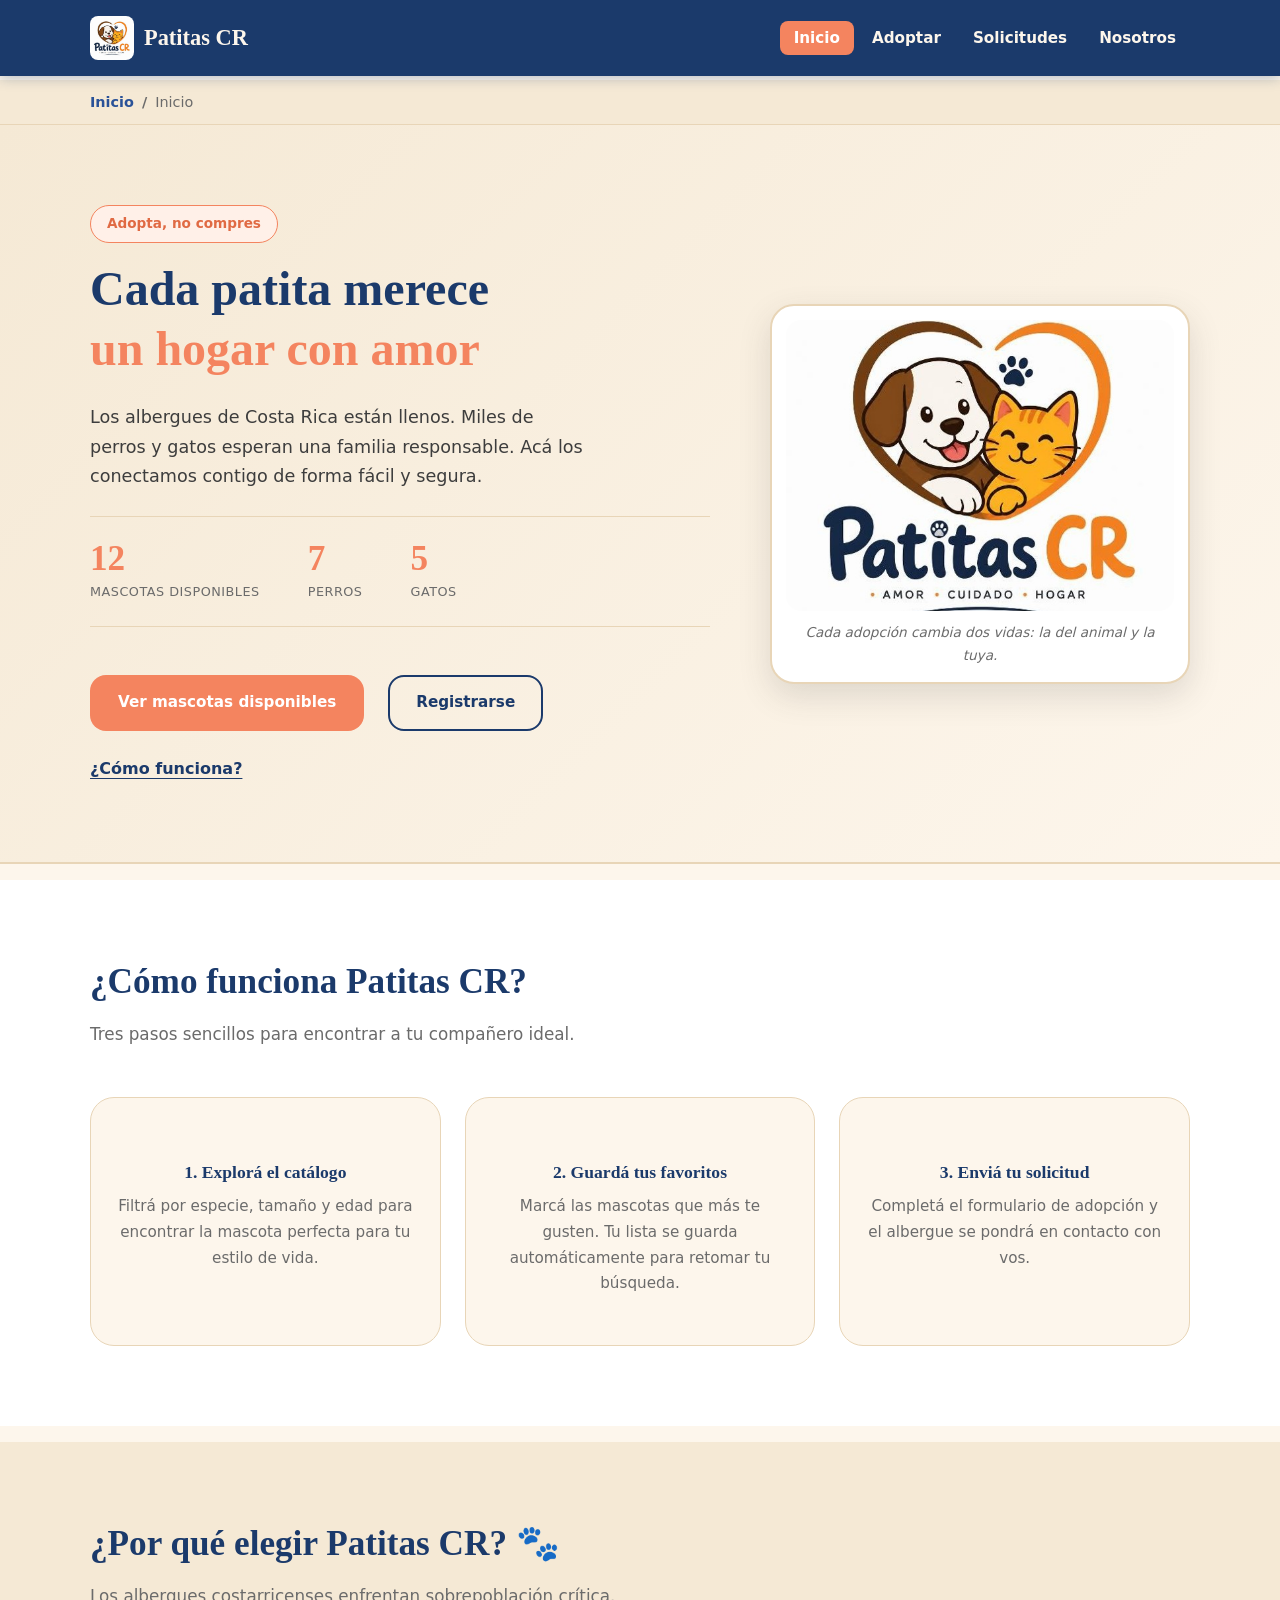
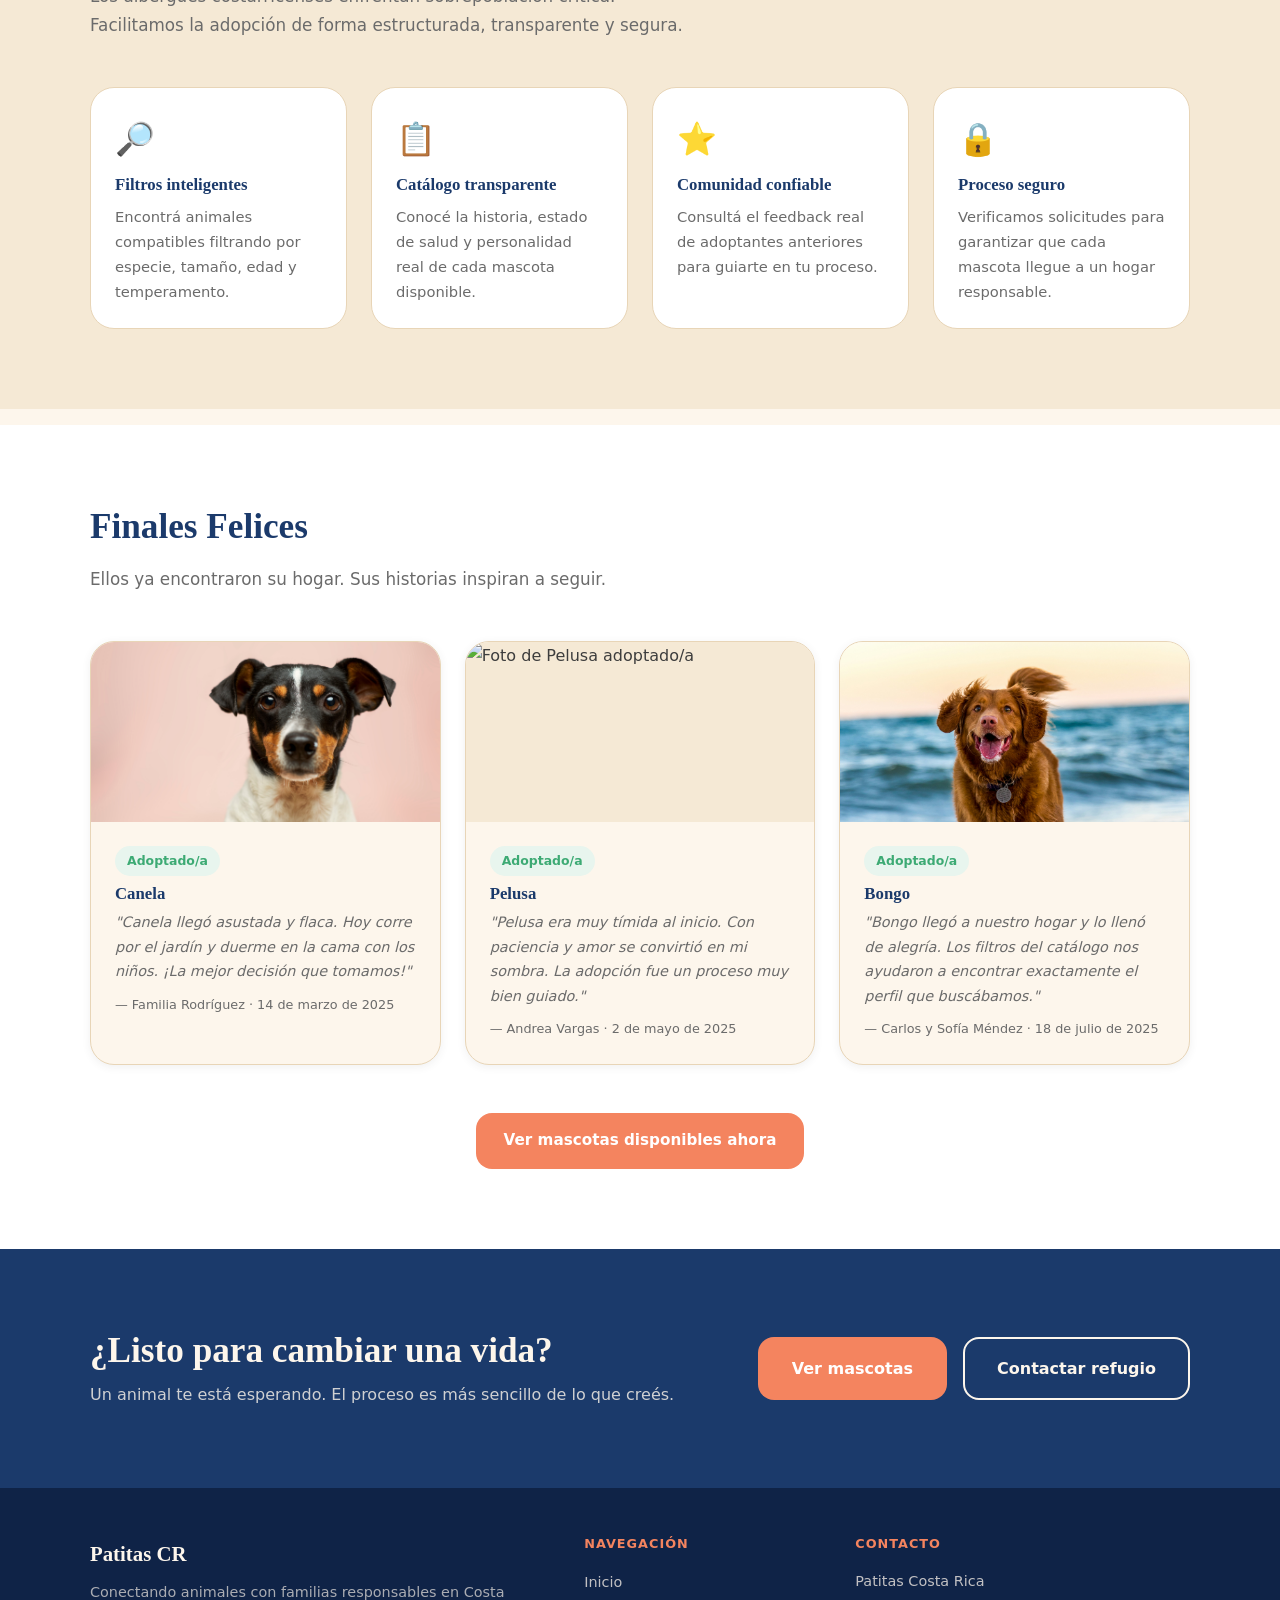
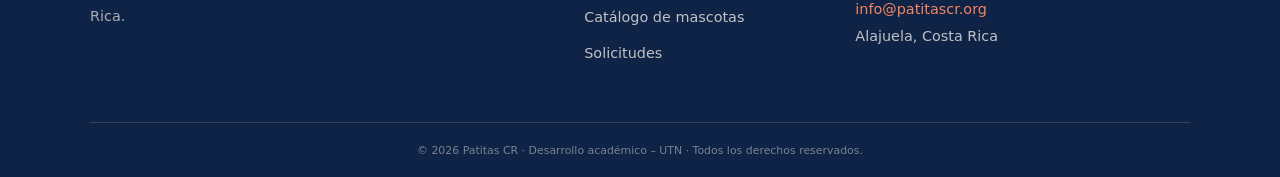
==== commit 409d54dd: "mensajes de confirmacion" ====
--- a/index.html
+++ b/index.html
@@ -1,5 +1,6 @@
 <!DOCTYPE html>
 <html lang="es">
+
 <head>
     <meta charset="UTF-8">
     <meta name="viewport" content="width=device-width, initial-scale=1.0">
@@ -8,214 +9,191 @@
     <link rel="stylesheet" href="css/style.css">
     <title>Patitas CR | Inicio</title>
 </head>
+
 <body>
 
-<header class="site-header">
-    <div class="container header-content">
-        <a href="index.html" class="logo" aria-label="Patitas CR - Inicio">
-            <img src="Images/adoptaPatitas/Imagen1.jpg" alt="Patitas CR" class="logo-image">
-            <strong>Patitas CR</strong>
-        </a>
-        <input type="checkbox" id="menu-toggle" class="menu-toggle">
-        <label for="menu-toggle" class="menu-button" aria-label="Abrir menú">
-            <span></span><span></span><span></span>
-        </label>
-        <nav class="main-nav" aria-label="Navegación principal">
-            <ul>
-                <li><a class="active-link" href="index.html">Inicio</a></li>
-                <li><a href="catalogo.html">Adoptar</a></li>
-                <li><a href="registro.html">Solicitudes</a></li>
-                <li><a href="#sobre-nosotros">Nosotros</a></li>
-            </ul>
-        </nav>
-    </div>
-</header>
+    <header class="site-header">
+        <div class="container header-content">
+            <a href="index.html" class="logo" aria-label="Patitas CR - Inicio">
+                <img src="Images/adoptaPatitas/Imagen1.jpg" alt="Patitas CR" class="logo-image">
+                <strong>Patitas CR</strong>
+            </a>
+            <input type="checkbox" id="menu-toggle" class="menu-toggle">
+            <label for="menu-toggle" class="menu-button" aria-label="Abrir menú">
+                <span></span><span></span><span></span>
+            </label>
+            <nav class="main-nav" aria-label="Navegación principal">
+                <ul>
+                    <li><a class="active-link" href="index.html">Inicio</a></li>
+                    <li><a href="catalogo.html">Adoptar</a></li>
+                    <li><a href="registro.html">Solicitudes</a></li>
+                    <li><a href="#sobre-nosotros">Nosotros</a></li>
+                </ul>
+            </nav>
+        </div>
+    </header>
 
-<nav class="breadcrumb" aria-label="Ubicación actual">
-    <div class="container"><a href="index.html">Inicio</a><span>Inicio</span></div>
-</nav>
+    <nav class="breadcrumb" aria-label="Ubicación actual">
+        <div class="container"><a href="index.html">Inicio</a><span>Inicio</span></div>
+    </nav>
 
-<main>
+    <main>
 
-    <section class="hero" aria-labelledby="hero-titulo">
-        <div class="container hero-content">
-            <div class="hero-text">
-                <span class="hero-badge">Adopta, no compres</span>
-                <h1 id="hero-titulo">Cada patita merece<br><em>un hogar con amor</em></h1>
-                <p class="hero-desc">Los albergues de Costa Rica están llenos. Miles de perros y gatos esperan una familia responsable. Acá los conectamos contigo de forma fácil y segura.</p>
+        <section class="hero" aria-labelledby="hero-titulo">
+            <div class="container hero-content">
+                <div class="hero-text">
+                    <span class="hero-badge">Adopta, no compres</span>
+                    <h1 id="hero-titulo">Cada patita merece<br><em>un hogar con amor</em></h1>
+                    <p class="hero-desc">Los albergues de Costa Rica están llenos. Miles de perros y gatos esperan una
+                        familia responsable. Acá los conectamos contigo de forma fácil y segura.</p>
 
-                <div class="hero-contador" id="contador-mascotas" aria-live="polite">
-                    <div class="contador-item">
-                        <span class="contador-num" id="num-total">–</span>
-                        <span class="contador-label">mascotas disponibles</span>
+                    <div class="hero-contador" id="contador-mascotas" aria-live="polite">
+                        <div class="contador-item">
+                            <span class="contador-num" id="num-total">–</span>
+                            <span class="contador-label">mascotas disponibles</span>
+                        </div>
+                        <div class="contador-item">
+                            <span class="contador-num" id="num-perros">–</span>
+                            <span class="contador-label">perros</span>
+                        </div>
+                        <div class="contador-item">
+                            <span class="contador-num" id="num-gatos">–</span>
+                            <span class="contador-label">gatos</span>
+                        </div>
                     </div>
-                    <div class="contador-item">
-                        <span class="contador-num" id="num-perros">–</span>
-                        <span class="contador-label">perros</span>
-                    </div>
-                    <div class="contador-item">
-                        <span class="contador-num" id="num-gatos">–</span>
-                        <span class="contador-label">gatos</span>
+
+                    <div class="hero-actions">
+                        <a href="catalogo.html" class="btn-primary">Ver mascotas disponibles</a>
+                        <a href="registro.html" class="btn-outline"
+                            style="color:var(--azul);border-color:var(--azul);">Registrarse</a>
+                        <a href="#como-funciona" class="btn-link">¿Cómo funciona?</a>
                     </div>
                 </div>
 
-                <div class="hero-actions">
-                    <a href="catalogo.html" class="btn-primary">Ver mascotas disponibles</a>
-                    <a href="registro.html" class="btn-outline" style="color:var(--azul);border-color:var(--azul);">Registrarse</a>
-                    <a href="#como-funciona" class="btn-link">¿Cómo funciona?</a>
+                <figure class="hero-image">
+                    <img src="Images/adoptaPatitas/Imagen1.jpg"
+                        alt="Perro y gato esperando adopción en un albergue de Costa Rica"
+                        onerror="this.closest('figure').style.background='var(--crema-oscuro)';this.style.display='none';">
+                    <figcaption>Cada adopción cambia dos vidas: la del animal y la tuya.</figcaption>
+                </figure>
+            </div>
+        </section>
+
+        <div class="paw-divider" aria-hidden="true"></div>
+
+        <section id="como-funciona" aria-labelledby="titulo-como">
+            <div class="container">
+                <h2 id="titulo-como">¿Cómo funciona Patitas CR?</h2>
+                <p class="seccion-desc">Tres pasos sencillos para encontrar a tu compañero ideal.</p>
+                <div class="pasos-grid">
+                    <article class="paso-card">
+                        <span class="paso-icono" aria-hidden="true"></span>
+                        <h3>1. Explorá el catálogo</h3>
+                        <p>Filtrá por especie, tamaño y edad para encontrar la mascota perfecta para tu estilo de vida.
+                        </p>
+                    </article>
+                    <article class="paso-card">
+                        <span class="paso-icono" aria-hidden="true"></span>
+                        <h3>2. Guardá tus favoritos</h3>
+                        <p>Marcá las mascotas que más te gusten. Tu lista se guarda automáticamente para retomar tu
+                            búsqueda.</p>
+                    </article>
+                    <article class="paso-card">
+                        <span class="paso-icono" aria-hidden="true"></span>
+                        <h3>3. Enviá tu solicitud</h3>
+                        <p>Completá el formulario de adopción y el albergue se pondrá en contacto con vos.</p>
+                    </article>
                 </div>
             </div>
+        </section>
 
-            <figure class="hero-image">
-                <img src="Images/adoptaPatitas/Imagen1.jpg" alt="Perro y gato esperando adopción en un albergue de Costa Rica"
-                    onerror="this.closest('figure').style.background='var(--crema-oscuro)';this.style.display='none';">
-                <figcaption>Cada adopción cambia dos vidas: la del animal y la tuya.</figcaption>
-            </figure>
+        <div class="paw-divider" aria-hidden="true"></div>
+
+        <section id="sobre-nosotros" aria-labelledby="titulo-sobre">
+            <div class="container">
+                <h2 id="titulo-sobre">¿Por qué elegir Patitas CR? <span aria-hidden="true">🐾</span></h2>
+                <p class="seccion-desc">Los albergues costarricenses enfrentan sobrepoblación crítica. Facilitamos la
+                    adopción de forma estructurada, transparente y segura.</p>
+                <div class="beneficios-grid">
+                    <article class="beneficio-card">
+                        <span class="beneficio-icono" aria-hidden="true">🔎</span>
+                        <h4>Filtros inteligentes</h4>
+                        <p>Encontrá animales compatibles filtrando por especie, tamaño, edad y temperamento.</p>
+                    </article>
+                    <article class="beneficio-card">
+                        <span class="beneficio-icono" aria-hidden="true">📋</span>
+                        <h4>Catálogo transparente</h4>
+                        <p>Conocé la historia, estado de salud y personalidad real de cada mascota disponible.</p>
+                    </article>
+                    <article class="beneficio-card">
+                        <span class="beneficio-icono" aria-hidden="true">⭐</span>
+                        <h4>Comunidad confiable</h4>
+                        <p>Consultá el feedback real de adoptantes anteriores para guiarte en tu proceso.</p>
+                    </article>
+                    <article class="beneficio-card">
+                        <span class="beneficio-icono" aria-hidden="true">🔒</span>
+                        <h4>Proceso seguro</h4>
+                        <p>Verificamos solicitudes para garantizar que cada mascota llegue a un hogar responsable.</p>
+                    </article>
+                </div>
+            </div>
+        </section>
+
+        <div class="paw-divider" aria-hidden="true"></div>
+
+        <section id="finales-felices" aria-labelledby="titulo-exitos">
+            <div class="container">
+                <h2 id="titulo-exitos">Finales Felices</h2>
+                <p class="seccion-desc">Ellos ya encontraron su hogar. Sus historias inspiran a seguir.</p>
+                <div id="contenedor-casos" class="casos-grid" aria-live="polite">
+                    <p class="estado-cargando">Cargando historias...</p>
+                </div>
+                <div class="casos-cta">
+                    <a href="catalogo.html" class="btn-primary">Ver mascotas disponibles ahora</a>
+                </div>
+            </div>
+        </section>
+
+        <section class="cta-section" aria-labelledby="titulo-cta">
+            <div class="container cta-content">
+                <div class="cta-text">
+                    <h2 id="titulo-cta">¿Listo para cambiar una vida?</h2>
+                    <p>Un animal te está esperando. El proceso es más sencillo de lo que creés.</p>
+                </div>
+                <div class="cta-acciones">
+                    <a href="catalogo.html" class="btn-primary btn-grande">Ver mascotas</a>
+                    <a href="registro.html" class="btn-outline btn-grande">Contactar refugio</a>
+                </div>
+            </div>
+        </section>
+
+    </main>
+
+    <footer id="contacto">
+        <div class="container footer-content">
+            <div class="footer-marca">
+                <p class="footer-logo">Patitas CR</p>
+                <p>Conectando animales con familias responsables en Costa Rica.</p>
+            </div>
+            <nav class="footer-nav" aria-label="Pie de página">
+                <h5>Navegación</h5>
+                <ul>
+                    <li><a href="index.html">Inicio</a></li>
+                    <li><a href="catalogo.html">Catálogo de mascotas</a></li>
+                    <li><a href="registro.html">Solicitudes</a></li>
+                </ul>
+            </nav>
+            <address class="footer-contacto">
+                <h5>Contacto</h5>
+                Patitas Costa Rica<br>
+                <a href="mailto:info@patitascr.org">info@patitascr.org</a><br>
+                Alajuela, Costa Rica
+            </address>
         </div>
-    </section>
-
-    <div class="paw-divider" aria-hidden="true"></div>
-
-    <section id="como-funciona" aria-labelledby="titulo-como">
-        <div class="container">
-            <h2 id="titulo-como">¿Cómo funciona Patitas CR?</h2>
-            <p class="seccion-desc">Tres pasos sencillos para encontrar a tu compañero ideal.</p>
-            <div class="pasos-grid">
-                <article class="paso-card">
-                    <span class="paso-icono" aria-hidden="true"></span>
-                    <h3>1. Explorá el catálogo</h3>
-                    <p>Filtrá por especie, tamaño y edad para encontrar la mascota perfecta para tu estilo de vida.</p>
-                </article>
-                <article class="paso-card">
-                    <span class="paso-icono" aria-hidden="true"></span>
-                    <h3>2. Guardá tus favoritos</h3>
-                    <p>Marcá las mascotas que más te gusten. Tu lista se guarda automáticamente para retomar tu búsqueda.</p>
-                </article>
-                <article class="paso-card">
-                    <span class="paso-icono" aria-hidden="true"></span>
-                    <h3>3. Enviá tu solicitud</h3>
-                    <p>Completá el formulario de adopción y el albergue se pondrá en contacto con vos.</p>
-                </article>
-            </div>
+        <div class="footer-bottom">
+            <small>© 2026 Patitas CR · Desarrollo académico – UTN · Todos los derechos reservados.</small>
         </div>
-    </section>
-
-    <div class="paw-divider" aria-hidden="true"></div>
-
-    <section id="sobre-nosotros" aria-labelledby="titulo-sobre">
-        <div class="container">
-            <h2 id="titulo-sobre">¿Por qué elegir Patitas CR? <span aria-hidden="true">🐾</span></h2>
-            <p class="seccion-desc">Los albergues costarricenses enfrentan sobrepoblación crítica. Facilitamos la adopción de forma estructurada, transparente y segura.</p>
-            <div class="beneficios-grid">
-                <article class="beneficio-card">
-                    <span class="beneficio-icono" aria-hidden="true">🔎</span>
-                    <h4>Filtros inteligentes</h4>
-                    <p>Encontrá animales compatibles filtrando por especie, tamaño, edad y temperamento.</p>
-                </article>
-                <article class="beneficio-card">
-                    <span class="beneficio-icono" aria-hidden="true">📋</span>
-                    <h4>Catálogo transparente</h4>
-                    <p>Conocé la historia, estado de salud y personalidad real de cada mascota disponible.</p>
-                </article>
-                <article class="beneficio-card">
-                    <span class="beneficio-icono" aria-hidden="true">⭐</span>
-                    <h4>Comunidad confiable</h4>
-                    <p>Consultá el feedback real de adoptantes anteriores para guiarte en tu proceso.</p>
-                </article>
-                <article class="beneficio-card">
-                    <span class="beneficio-icono" aria-hidden="true">🔒</span>
-                    <h4>Proceso seguro</h4>
-                    <p>Verificamos solicitudes para garantizar que cada mascota llegue a un hogar responsable.</p>
-                </article>
-            </div>
-        </div>
-    </section>
-
-    <div class="paw-divider" aria-hidden="true"></div>
-
-    <section id="finales-felices" aria-labelledby="titulo-exitos">
-        <div class="container">
-            <h2 id="titulo-exitos">Finales Felices</h2>
-            <p class="seccion-desc">Ellos ya encontraron su hogar. Sus historias inspiran a seguir.</p>
-            <div id="contenedor-casos" class="casos-grid" aria-live="polite">
-                <p class="estado-cargando">Cargando historias...</p>
-            </div>
-            <div class="casos-cta">
-                <a href="catalogo.html" class="btn-primary">Ver mascotas disponibles ahora</a>
-            </div>
-        </div>
-    </section>
-
-    <section class="cta-section" aria-labelledby="titulo-cta">
-        <div class="container cta-content">
-            <div class="cta-text">
-                <h2 id="titulo-cta">¿Listo para cambiar una vida?</h2>
-                <p>Un animal te está esperando. El proceso es más sencillo de lo que creés.</p>
-            </div>
-            <div class="cta-acciones">
-                <a href="catalogo.html" class="btn-primary btn-grande">Ver mascotas</a>
-                <a href="registro.html" class="btn-outline btn-grande">Contactar refugio</a>
-            </div>
-        </div>
-    </section>
-
-</main>
-
-<footer id="contacto">
-    <div class="container footer-content">
-        <div class="footer-marca">
-            <p class="footer-logo">Patitas CR</p>
-            <p>Conectando animales con familias responsables en Costa Rica.</p>
-        </div>
-        <nav class="footer-nav" aria-label="Pie de página">
-            <h5>Navegación</h5>
-            <ul>
-                <li><a href="index.html">Inicio</a></li>
-                <li><a href="catalogo.html">Catálogo de mascotas</a></li>
-                <li><a href="registro.html">Solicitudes</a></li>
-            </ul>
-        </nav>
-        <address class="footer-contacto">
-            <h5>Contacto</h5>
-            Patitas Costa Rica<br>
-            <a href="mailto:info@patitascr.org">info@patitascr.org</a><br>
-            Alajuela, Costa Rica
-        </address>
-    </div>
-    <div class="footer-bottom">
-        <small>© 2026 Patitas CR · Desarrollo académico – UTN · Todos los derechos reservados.</small>
-    </div>
-</footer>
-
-</body>
-
-<!-- Fallback JSON inline: permite cargar datos cuando fetch no está disponible (por ejemplo, al abrir con file://) -->
-<script id="patitas-data" type="application/json">
-{
-    "mascotas": [
-        { "id":1,"nombre":"Toby","especie":"perro","raza":"Mestizo mediano","edad":"2 años","sexo":"Macho","tamaño":"mediano","temperamento":"juguetón","estado":"disponible","albergue":"Albergue Central San José","descripcion":"Toby es un perro muy dócil y lleno de energía. Le encanta jugar con pelotas y aprender trucos. Lleva 7 meses en el albergue esperando una familia.","imagen":"Images/mascotas/toby.jpg","urgente":true},
-        { "id":2,"nombre":"Luna","especie":"gato","raza":"Doméstico pelo corto","edad":"3 años","sexo":"Hembra","tamaño":"pequeño","temperamento":"tranquilo","estado":"disponible","albergue":"Refugio Huellitas Alajuela","descripcion":"Luna es una gata muy cariñosa que disfruta de los mimos y las siestas. Es perfecta para hogares tranquilos o con personas mayores.","imagen":"Images/mascotas/luna.jpg","urgente":false},
-        { "id":3,"nombre":"Max","especie":"perro","raza":"Labrador mestizo","edad":"1 año","sexo":"Macho","tamaño":"grande","temperamento":"activo","estado":"disponible","albergue":"Albergue Central San José","descripcion":"Max es joven y lleno de vida. Necesita espacio para correr y mucho ejercicio diario. Ideal para familias activas con patio.","imagen":"Images/mascotas/max.jpg","urgente":false},
-        { "id":4,"nombre":"Mía","especie":"gato","raza":"Siamés mestizo","edad":"5 años","sexo":"Hembra","tamaño":"pequeño","temperamento":"independiente","estado":"disponible","albergue":"Refugio Huellitas Alajuela","descripcion":"Mía es elegante y algo selectiva, pero una vez que te gana la confianza es muy leal. Prefiere hogares sin niños pequeños.","imagen":"Images/mascotas/mia.jpg","urgente":false},
-        { "id":5,"nombre":"Bruno","especie":"perro","raza":"Beagle mestizo","edad":"4 años","sexo":"Macho","tamaño":"mediano","temperamento":"amigable","estado":"disponible","albergue":"Hogar Animal Cartago","descripcion":"Bruno es sociable con niños y otros perros. Ha convivido bien en familias numerosas. Le encanta explorar y oler todo.","imagen":"Images/mascotas/bruno.jpg","urgente":true},
-        { "id":6,"nombre":"Coco","especie":"gato","raza":"Doméstico pelo largo","edad":"2 años","sexo":"Macho","tamaño":"pequeño","temperamento":"juguetón","estado":"disponible","albergue":"Albergue Central San José","descripcion":"Coco es un gato curioso y muy activo. Le gusta explorar cada rincón y jugar con juguetes. Perfecto para familias con niños.","imagen":"Images/mascotas/coco.jpg","urgente":false},
-        { "id":7,"nombre":"Rocky","especie":"perro","raza":"Pastor mestizo","edad":"6 años","sexo":"Macho","tamaño":"grande","temperamento":"tranquilo","estado":"disponible","albergue":"Hogar Animal Cartago","descripcion":"Rocky es un perro maduro, muy educado y tranquilo. Ya sabe sus comandos básicos y disfruta de caminatas largas. Lleva 10 meses esperando.","imagen":"Images/mascotas/rocky.jpg","urgente":true},
-        { "id":8,"nombre":"Nala","especie":"gato","raza":"Doméstico tricolor","edad":"1 año","sexo":"Hembra","tamaño":"pequeño","temperamento":"activo","estado":"disponible","albergue":"Refugio Huellitas Alajuela","descripcion":"Nala es una gatita joven, muy curiosa y enérgica. Le encanta saltar y trepar. Necesita un hogar que le dé espacio para explorar.","imagen":"Images/mascotas/nala.jpg","urgente":false},
-        { "id":9,"nombre":"Simón","especie":"perro","raza":"Chihuahua mestizo","edad":"3 años","sexo":"Macho","tamaño":"pequeño","temperamento":"amigable","estado":"disponible","albergue":"Albergue Central San José","descripcion":"Simón es pequeño pero con mucha personalidad. Es perfecto para apartamentos. Se lleva bien con otros perros pequeños.","imagen":"Images/mascotas/simon.jpg","urgente":false},
-        { "id":10,"nombre":"Lola","especie":"perro","raza":"Dálmata mestizo","edad":"2 años","sexo":"Hembra","tamaño":"grande","temperamento":"activo","estado":"disponible","albergue":"Hogar Animal Cartago","descripcion":"Lola es una perrita muy cariñosa y llena de energía. Le encanta correr y necesita ejercicio diario. Ideal para personas activas.","imagen":"Images/mascotas/lola.jpg","urgente":false},
-        { "id":11,"nombre":"Kira","especie":"gato","raza":"Persa mestizo","edad":"4 años","sexo":"Hembra","tamaño":"mediano","temperamento":"tranquilo","estado":"disponible","albergue":"Refugio Huellitas Alajuela","descripcion":"Kira es una gata serena y muy afectuosa. Le gusta descansar en lugares cómodos y recibir caricias. Perfecta para hogares calmados.","imagen":"Images/mascotas/kira.jpg","urgente":false},
-        { "id":12,"nombre":"Tito","especie":"perro","raza":"Salchicha mestizo","edad":"5 años","sexo":"Macho","tamaño":"pequeño","temperamento":"juguetón","estado":"disponible","albergue":"Albergue Central San José","descripcion":"Tito es un perro divertido y lleno de vida. Adora jugar y hacerte reír. Lleva 8 meses en el albergue esperando una familia que lo quiera.","imagen":"Images/mascotas/tito.jpg","urgente":true}
-    ],
-    "casos_exito": [
-        { "id":1,"nombre_mascota":"Canela","especie":"perro","adoptante":"Familia Rodríguez","fecha_adopcion":"2025-03-14","historia":"Canela llegó asustada y flaca. Hoy corre por el jardín y duerme en la cama con los niños. ¡La mejor decisión que tomamos!","imagen":"Images/adoptaPatitas/Imagen1.jpg"},
-        { "id":2,"nombre_mascota":"Pelusa","especie":"gato","adoptante":"Andrea Vargas","fecha_adopcion":"2025-05-02","historia":"Pelusa era muy tímida al inicio. Con paciencia y amor se convirtió en mi sombra. La adopción fue un proceso muy bien guiado.","imagen":"Images/adoptaPatitas/Imagen1.jpg"},
-        { "id":3,"nombre_mascota":"Bongo","especie":"perro","adoptante":"Carlos y Sofía Méndez","fecha_adopcion":"2025-07-18","historia":"Bongo llegó a nuestro hogar y lo llenó de alegría. Los filtros del catálogo nos ayudaron a encontrar exactamente el perfil que buscábamos.","imagen":"Images/adoptaPatitas/Imagen1.jpg"}
-    ]
-}
-</script>
-
+    </footer>
 <script src="js/main.js"></script>
 </body>
-</html>
-</body>
 </html>
--- a/css/style.css
+++ b/css/style.css
@@ -187,8 +187,19 @@
 .stat-sep { opacity:.4; }
 
 /* ── CONTROLES CATÁLOGO ──────────────────────────── */
-.controles-section { background:var(--blanco); padding:var(--md) 0; border-bottom:1.5px solid var(--borde); position:sticky; top:80px; z-index:100; box-shadow:var(--sombra-sm); }
-.controles-wrapper { display:flex; flex-direction:column; gap:var(--sm); }
+.controles-section {
+    background:var(--blanco);
+    padding:var(--md) 0;
+    border-bottom:1.5px solid var(--borde);
+    position:static;
+    z-index:105;
+    box-shadow:var(--sombra-sm);
+}
+.controles-wrapper {
+    display:flex;
+    flex-direction:column;
+    gap:var(--sm);
+}
 
 .busqueda-wrapper { position:relative; }
 .busqueda-icono { position:absolute; left:14px; top:50%; transform:translateY(-50%); font-size:1rem; pointer-events:none; }
@@ -213,11 +224,12 @@
 
 .badge-urgente { position:absolute; top:12px; left:12px; background:#DC2626; color:white; font-size:.72rem; font-weight:700; padding:4px 10px; border-radius:var(--r-pill); z-index:2; }
 
-.btn-favorito { position:absolute; top:10px; right:10px; background:white; border:none; border-radius:50%; width:38px; height:38px; font-size:1.2rem; cursor:pointer; display:flex; align-items:center; justify-content:center; box-shadow:var(--sombra-sm); transition:transform .15s; z-index:2; }
-.btn-favorito:hover { transform:scale(1.15); }
-.btn-favorito.es-favorito { background:#FFF0E8; }
-
-.mascota-img { width:100%; height:200px; object-fit:cover; background:var(--crema-oscuro); display:block; }
+.btn-favorito { position:absolute; top:12px; right:12px; background:none; border:none; font-size:2.2rem; cursor:pointer; display:flex; align-items:center; justify-content:center; transition:transform .15s,filter .15s; z-index:2; padding:0; width:auto; height:auto; filter:drop-shadow(0 2px 4px rgba(0,0,0,0.1)); }
+.btn-favorito:hover { transform:scale(1.2); filter:drop-shadow(0 2px 6px rgba(0,0,0,0.15)); }
+.btn-favorito:active { transform:scale(0.95); }
+
+.mascota-img { width:100%; height:280px; object-fit:cover; background:var(--crema-oscuro); display:block; transition:transform .3s ease; }
+.mascota-card:hover .mascota-img { transform:scale(1.08); }
 .mascota-body { padding:var(--sm); display:flex; flex-direction:column; flex:1; gap:10px; }
 
 .mascota-tags { display:flex; gap:6px; flex-wrap:wrap; }
@@ -309,10 +321,13 @@
 .form-mensaje[hidden] { display:none; }
 .form-mensaje.mensaje-exito { background:#ECFDF5; color:#065F46; border:1.5px solid var(--verde); }
 .form-mensaje.mensaje-error { background:#FFF5F5; color:#991B1B; border:1.5px solid #DC2626; }
-
-.form-acciones { display:flex; gap:var(--sm); align-items:center; flex-wrap:wrap; padding-top:var(--sm); border-top:1.5px solid var(--borde); }
-.btn-submit { border:none; cursor:pointer; font-family:var(--f-cuerpo); font-size:1rem; }
-
+.form-mensaje.mensaje-warning {
+    background:#FFF7E6;
+    color:#9A2C00;
+    border:1.5px solid #F59E0B;
+    border-left:5px solid #F59E0B;
+    box-shadow:0 2px 8px rgba(245,158,11,.16);
+}
 /* ── ASIDE GESTIÓN ───────────────────────────────── */
 .gestion-aside { display:flex; flex-direction:column; gap:var(--md); position:sticky; top:100px; }
 .aside-card { background:var(--blanco); border:1.5px solid var(--borde); border-radius:var(--r-lg); padding:var(--md); }
@@ -320,12 +335,12 @@
 
 .aside-vacio { color:var(--texto-suave); font-size:.88rem; font-style:italic; text-align:center; padding:var(--sm) 0; }
 
-.solicitud-item { display:flex; align-items:flex-start; justify-content:space-between; gap:10px; padding:10px 0; border-bottom:1px solid var(--crema-oscuro); }
+.solicitud-item { display:flex; align-items:flex-start; justify-content:space-between; gap:16px; padding:14px 0; border-bottom:1px solid var(--crema-oscuro); }
 .solicitud-item:last-child { border-bottom:none; padding-bottom:0; }
-.solicitud-info { flex:1; min-width:0; }
-.solicitud-nombre { font-weight:700; font-size:.9rem; color:var(--azul); display:block; margin-bottom:2px; }
-.solicitud-mascota { font-size:.82rem; color:var(--naranja-hover); font-weight:600; display:block; }
-.solicitud-fecha { font-size:.78rem; color:var(--texto-suave); }
+.solicitud-info { flex:1; min-width:0; display:flex; flex-direction:column; gap:6px; }
+.solicitud-nombre { font-weight:700; font-size:1rem; color:var(--azul); display:block; margin-bottom:6px; }
+.solicitud-mascota { font-size:.88rem; color:var(--naranja-hover); font-weight:600; display:block; }
+.solicitud-fecha { font-size:.8rem; color:var(--texto-suave); }
 .btn-eliminar-sol { background:none; border:none; cursor:pointer; font-size:1rem; padding:4px; border-radius:4px; color:var(--texto-suave); transition:color .2s; }
 .btn-eliminar-sol:hover { color:#DC2626; }
 
@@ -430,15 +445,23 @@
 .aviso-mascota button:hover { background:rgba(244,132,95,.2); }
 
 /* ── ACCIONES EN CADA SOLICITUD ─────────────────── */
-.sol-acciones { display:flex; gap:6px; flex-shrink:0; }
+.sol-acciones { display:flex; gap:10px; flex-shrink:0; align-items:center; }
 .btn-sol-accion {
-    background:none; border:1.5px solid var(--borde); border-radius:var(--r-sm);
-    width:32px; height:32px; cursor:pointer; font-size:.9rem;
-    display:flex; align-items:center; justify-content:center;
-    transition:border-color .2s, background .2s;
-}
-.btn-sol-accion:hover { border-color:var(--naranja); background:#FFF0E8; }
+    background:none; border:1.5px solid var(--borde); border-radius:10px;
+    min-width:64px; height:36px; cursor:pointer; font-size:.92rem; padding:0 10px;
+    display:flex; align-items:center; justify-content:center; gap:8px;
+    color:var(--azul); font-weight:700;
+    transition:transform .12s ease, border-color .2s, background .2s;
+}
+.btn-sol-accion:hover { transform:translateY(-2px); border-color:var(--naranja); background:#FFF0E8; }
 .btn-sol-accion.btn-elim:hover { border-color:#DC2626; background:#FFF5F5; }
+
+/* Ajustes para pantallas pequeñas: apilar y hacer botones más fáciles de tocar */
+@media (max-width:700px) {
+    .solicitud-item { flex-direction:column; gap:8px; padding:12px 0; }
+    .sol-acciones { width:100%; justify-content:flex-start; gap:8px; }
+    .btn-sol-accion { min-width:48px; height:36px; padding:6px 10px; font-size:.9rem; }
+}
 
 /* Badge "editando" en la lista */
 .badge-editando {
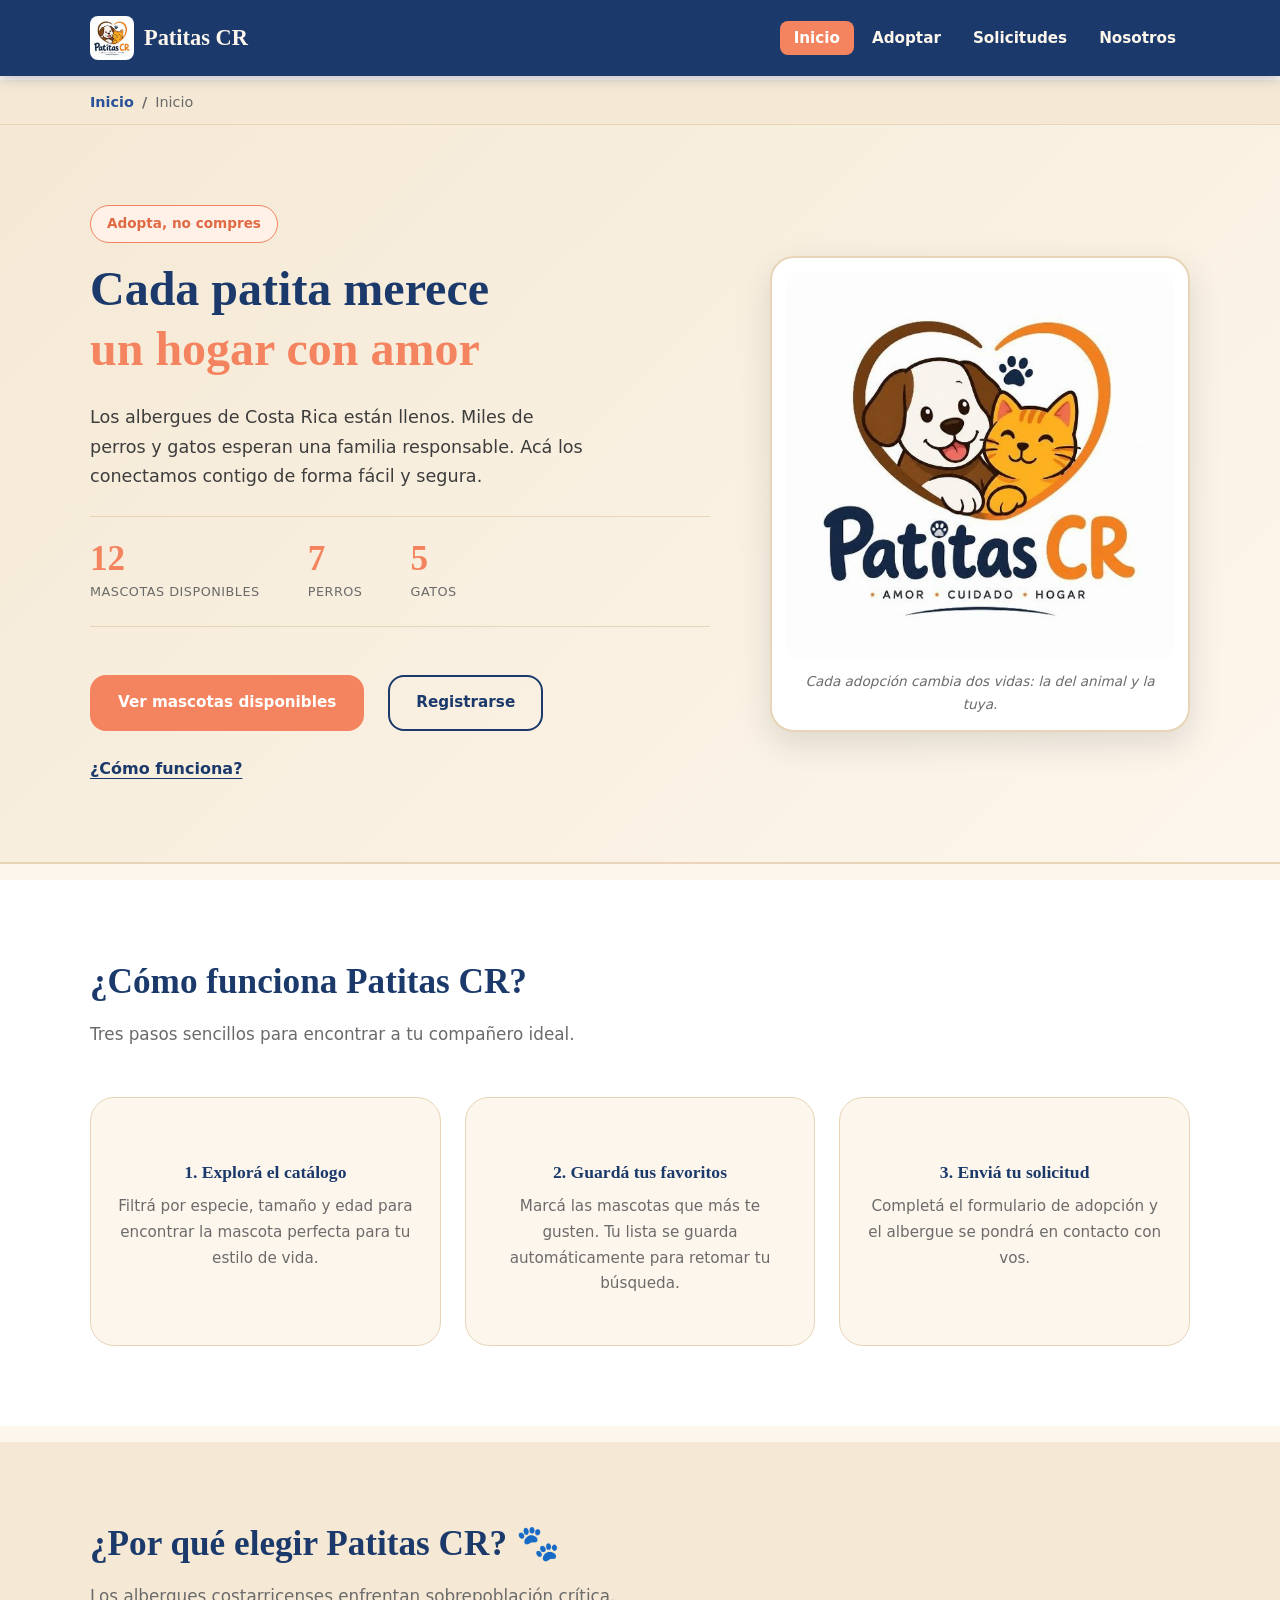
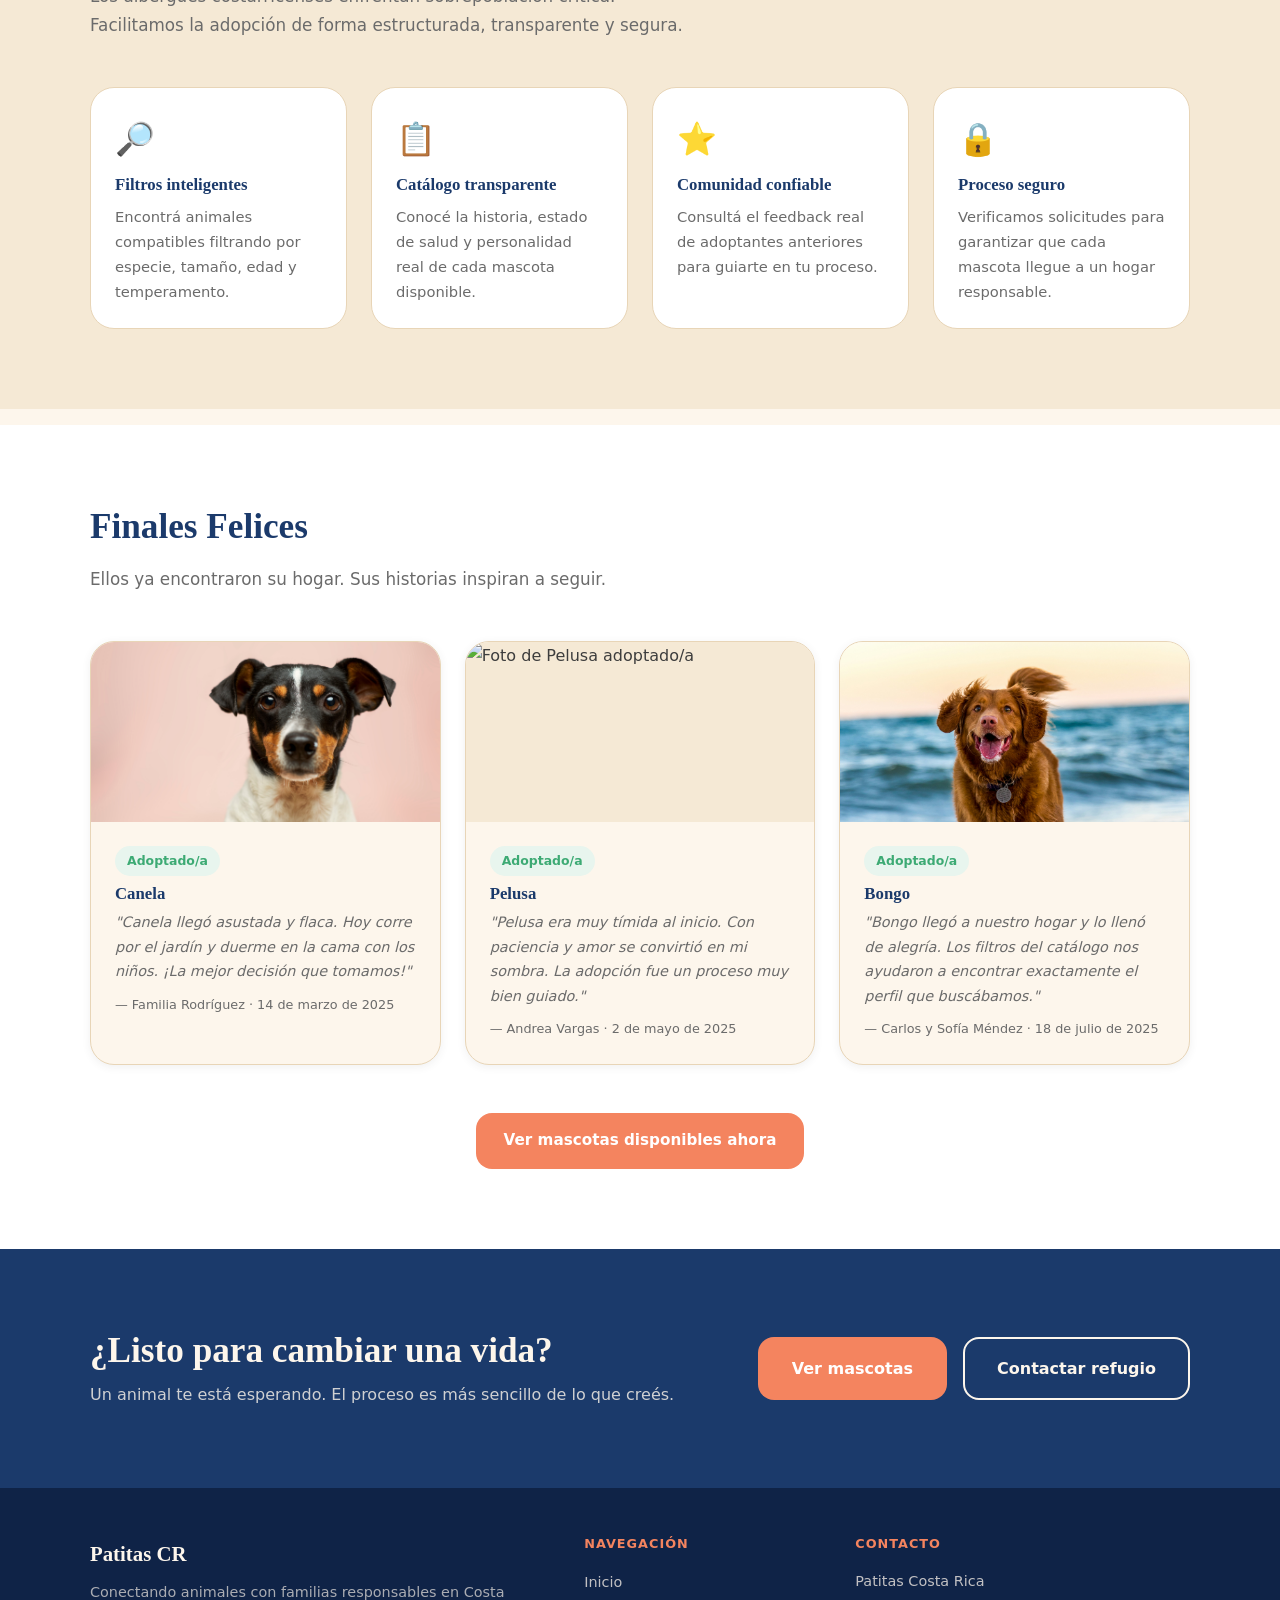
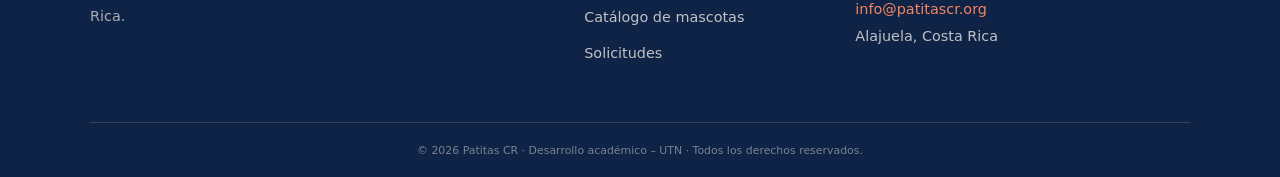
==== commit 491b57e7: "arreglo en modal y algunos comentarios de guia" ====
--- a/index.html
+++ b/index.html
@@ -2,6 +2,7 @@
 <html lang="es">
 
 <head>
+    <!--el meta charset="UTF-8"> define que se puedan usar tildes y las nn-->
     <meta charset="UTF-8">
     <meta name="viewport" content="width=device-width, initial-scale=1.0">
     <meta name="description" content="Patitas CR conecta animales en adopción con familias responsables en Costa Rica.">
@@ -11,17 +12,19 @@
 </head>
 
 <body>
-
+    <!--LOGO, REFERENCIA AL INICIO Y NOMBRE DE PAGINA-->
     <header class="site-header">
         <div class="container header-content">
             <a href="index.html" class="logo" aria-label="Patitas CR - Inicio">
                 <img src="Images/adoptaPatitas/Imagen1.jpg" alt="Patitas CR" class="logo-image">
                 <strong>Patitas CR</strong>
             </a>
+            <!--ESTO FUNCIONA COMO UN CHECKBOX QUE SI ESTA MARCADO MUESTRA EL MENU, ESTO FUNCIONA JUNTO CON EL CSS-->
             <input type="checkbox" id="menu-toggle" class="menu-toggle">
             <label for="menu-toggle" class="menu-button" aria-label="Abrir menú">
                 <span></span><span></span><span></span>
             </label>
+            <!--MENU PRINCIPAL CON LOS ENLACES-->
             <nav class="main-nav" aria-label="Navegación principal">
                 <ul>
                     <li><a class="active-link" href="index.html">Inicio</a></li>
@@ -32,22 +35,27 @@
             </nav>
         </div>
     </header>
-
+    <!--MUESTRA DONDE ESTAMOS ES LO DE INICIO/INICIO Y NOS REFIERE A LA PAGINA DE INICIO-->
     <nav class="breadcrumb" aria-label="Ubicación actual">
         <div class="container"><a href="index.html">Inicio</a><span>Inicio</span></div>
     </nav>
 
+
     <main>
-
+        <!--SECCIÓN HERO, ES LO PRINCIPAL-->
         <section class="hero" aria-labelledby="hero-titulo">
+            <!--ESTA ES LA DIVISION QUE CONTIENE EL CONTENIDO DEL HERO-->
             <div class="container hero-content">
+                <!--TEXTO DE LA IZQ-->
                 <div class="hero-text">
                     <span class="hero-badge">Adopta, no compres</span>
                     <h1 id="hero-titulo">Cada patita merece<br><em>un hogar con amor</em></h1>
                     <p class="hero-desc">Los albergues de Costa Rica están llenos. Miles de perros y gatos esperan una
                         familia responsable. Acá los conectamos contigo de forma fácil y segura.</p>
 
+                        <!--CONTADOR DE MASCOTAS, ACA ENTRA EL JAVASCRIPT-->
                     <div class="hero-contador" id="contador-mascotas" aria-live="polite">
+                        <!--SEPARACION ENTRE LOS 3 CONTADORES, SI TIENEN UN GUION ES PORQUE AUN EL JS NO HA CARGADO-->
                         <div class="contador-item">
                             <span class="contador-num" id="num-total">–</span>
                             <span class="contador-label">mascotas disponibles</span>
@@ -61,15 +69,18 @@
                             <span class="contador-label">gatos</span>
                         </div>
                     </div>
-
+                    <!--ACA SE AGRUPAN LOS BOTONES DE ACCIÓN-->
                     <div class="hero-actions">
                         <a href="catalogo.html" class="btn-primary">Ver mascotas disponibles</a>
+                        <!--ACA SE UTILIZA EL CSS DENTRO DEL HTML-->
                         <a href="registro.html" class="btn-outline"
                             style="color:var(--azul);border-color:var(--azul);">Registrarse</a>
+                            <!--EL # SE UTILIZA PARA ENLAZAR CON EL ID DE UN ELEMENTO EN LA MISMA PÁGINA-->
                         <a href="#como-funciona" class="btn-link">¿Cómo funciona?</a>
                     </div>
                 </div>
 
+                <!--LA IMAGEN DEL HERO, Y SU DESCRIPCIÓN-->
                 <figure class="hero-image">
                     <img src="Images/adoptaPatitas/Imagen1.jpg"
                         alt="Perro y gato esperando adopción en un albergue de Costa Rica"
@@ -78,14 +89,19 @@
                 </figure>
             </div>
         </section>
-
+    <!--SEPARADOR DE SECCIÓN-->
         <div class="paw-divider" aria-hidden="true"></div>
 
+
+    <!--SECCIÓN CÓMO FUNCIONA-->
         <section id="como-funciona" aria-labelledby="titulo-como">
             <div class="container">
                 <h2 id="titulo-como">¿Cómo funciona Patitas CR?</h2>
                 <p class="seccion-desc">Tres pasos sencillos para encontrar a tu compañero ideal.</p>
+                <!--DIVISION PARA SEPARAR LOS PASOS-->
                 <div class="pasos-grid">
+                    
+                    <!--CADA PASO ES UN ARTÍCULO EN LA GRILLA-->
                     <article class="paso-card">
                         <span class="paso-icono" aria-hidden="true"></span>
                         <h3>1. Explorá el catálogo</h3>
@@ -109,12 +125,15 @@
 
         <div class="paw-divider" aria-hidden="true"></div>
 
+    <!--SECCION POR QUÉ ELEGIR PATITAS CR-->
         <section id="sobre-nosotros" aria-labelledby="titulo-sobre">
             <div class="container">
                 <h2 id="titulo-sobre">¿Por qué elegir Patitas CR? <span aria-hidden="true">🐾</span></h2>
                 <p class="seccion-desc">Los albergues costarricenses enfrentan sobrepoblación crítica. Facilitamos la
                     adopción de forma estructurada, transparente y segura.</p>
+                    <!--DIVISION PARA SEPARAR LOS BENEFICIOS-->
                 <div class="beneficios-grid">
+                    <!--SE SEPARAN POR ARTICULOS-->
                     <article class="beneficio-card">
                         <span class="beneficio-icono" aria-hidden="true">🔎</span>
                         <h4>Filtros inteligentes</h4>
@@ -140,26 +159,31 @@
         </section>
 
         <div class="paw-divider" aria-hidden="true"></div>
-
+    <!--SECCION FINALES FELICES-->
         <section id="finales-felices" aria-labelledby="titulo-exitos">
             <div class="container">
                 <h2 id="titulo-exitos">Finales Felices</h2>
                 <p class="seccion-desc">Ellos ya encontraron su hogar. Sus historias inspiran a seguir.</p>
+                <!--ACA SE VAN A CARGAR LAS HISTORIAS DE ADOPTANTES-->
+                <!--LO DE POLITE ES PARA INDICAR QUE EL CONTENIDO SE ACTUALIZA DE FORMA AUTOMÁTICA, INDICA COMO QUE ESTA CARGANDO-->
                 <div id="contenedor-casos" class="casos-grid" aria-live="polite">
                     <p class="estado-cargando">Cargando historias...</p>
                 </div>
+                <!--BLOQUE DE LLAMADA A LA ACCIÓN, QUE CON EL BOTON NOS REFIERE AL CATALOGO-->
                 <div class="casos-cta">
                     <a href="catalogo.html" class="btn-primary">Ver mascotas disponibles ahora</a>
                 </div>
             </div>
         </section>
 
+        <!--ULTIMA SECCION, AGRUPA TODO EN UNA LLAMADA A LA ACCIÓN-->
         <section class="cta-section" aria-labelledby="titulo-cta">
             <div class="container cta-content">
                 <div class="cta-text">
                     <h2 id="titulo-cta">¿Listo para cambiar una vida?</h2>
                     <p>Un animal te está esperando. El proceso es más sencillo de lo que creés.</p>
                 </div>
+                <!--DIVISION PARA LAS ACCIONES, CON LOS BOTONES-->
                 <div class="cta-acciones">
                     <a href="catalogo.html" class="btn-primary btn-grande">Ver mascotas</a>
                     <a href="registro.html" class="btn-outline btn-grande">Contactar refugio</a>
@@ -194,6 +218,7 @@
             <small>© 2026 Patitas CR · Desarrollo académico – UTN · Todos los derechos reservados.</small>
         </div>
     </footer>
+    <!--CONECTA EL ARCHIVO DE JAVASCRIPT-->
 <script src="js/main.js"></script>
 </body>
 </html>
--- a/css/style.css
+++ b/css/style.css
@@ -137,7 +137,7 @@
 .hero-actions { display:flex; align-items:center; gap:var(--md); flex-wrap:wrap; }
 
 .hero-image { flex:0 0 420px; background:var(--blanco); padding:14px; border-radius:var(--r-lg); box-shadow:var(--sombra-lg); border:2px solid var(--borde); }
-.hero-image img { width:100%; border-radius:var(--r-md); object-fit:cover; aspect-ratio:4/3; background:var(--crema-oscuro); }
+.hero-image img { width:100%; height:100%; min-height:280px; border-radius:var(--r-md); object-fit:cover; background:var(--crema-oscuro); }
 .hero-image figcaption { margin-top:10px; font-size:.85rem; color:var(--texto-suave); text-align:center; font-style:italic; }
 
 /* ── SECCIONES INDEX ─────────────────────────────── */
@@ -217,10 +217,28 @@
 
 /* ── GRID MASCOTAS ───────────────────────────────── */
 .catalogo-section { padding:var(--lg) 0 var(--xl); }
-.mascotas-grid { display:grid; grid-template-columns:repeat(auto-fill,minmax(280px,1fr)); gap:var(--md); }
+.mascotas-grid { display:grid; grid-template-columns:repeat(auto-fill,minmax(280px,1fr)); gap:var(--md); transition:opacity 150ms ease; }
 
 .mascota-card { background:var(--blanco); border:1.5px solid var(--borde); border-radius:var(--r-lg); overflow:hidden; box-shadow:var(--sombra-sm); transition:transform .2s,box-shadow .2s; display:flex; flex-direction:column; position:relative; }
 .mascota-card:hover { transform:translateY(-4px); box-shadow:var(--sombra-md); }
+
+.skeleton-card { min-height:420px; pointer-events:none; }
+.skeleton-media {
+    width:100%; height:220px; background:linear-gradient(90deg, var(--crema-oscuro) 25%, #efe4d0 50%, var(--crema-oscuro) 75%);
+    background-size:200% 100%; animation:shimmer 1.2s infinite linear;
+}
+.skeleton-body { padding:var(--sm); display:flex; flex-direction:column; gap:10px; }
+.skeleton-line {
+    height:12px; border-radius:999px; background:linear-gradient(90deg, var(--crema-oscuro) 25%, #efe4d0 50%, var(--crema-oscuro) 75%);
+    background-size:200% 100%; animation:shimmer 1.2s infinite linear;
+}
+.skeleton-line-short { width:45%; }
+.skeleton-line-medium { width:70%; }
+
+@keyframes shimmer {
+    0% { background-position:200% 0; }
+    100% { background-position:-200% 0; }
+}
 
 .badge-urgente { position:absolute; top:12px; left:12px; background:#DC2626; color:white; font-size:.72rem; font-weight:700; padding:4px 10px; border-radius:var(--r-pill); z-index:2; }
 
@@ -228,8 +246,24 @@
 .btn-favorito:hover { transform:scale(1.2); filter:drop-shadow(0 2px 6px rgba(0,0,0,0.15)); }
 .btn-favorito:active { transform:scale(0.95); }
 
-.mascota-img { width:100%; height:280px; object-fit:cover; background:var(--crema-oscuro); display:block; transition:transform .3s ease; }
-.mascota-card:hover .mascota-img { transform:scale(1.08); }
+.mascota-img-wrapper {
+    width:100%;
+    height:220px;
+    overflow:hidden;
+    border-radius:var(--r-lg) var(--r-lg) 0 0;
+    background:var(--crema-oscuro);
+}
+
+.mascota-img {
+    width:100%;
+    height:100%;
+    object-fit:cover;
+    object-position:center 20%;
+    display:block;
+    transition:transform .3s ease;
+}
+
+.mascota-card:hover .mascota-img { transform:scale(1.04); }
 .mascota-body { padding:var(--sm); display:flex; flex-direction:column; flex:1; gap:10px; }
 
 .mascota-tags { display:flex; gap:6px; flex-wrap:wrap; }
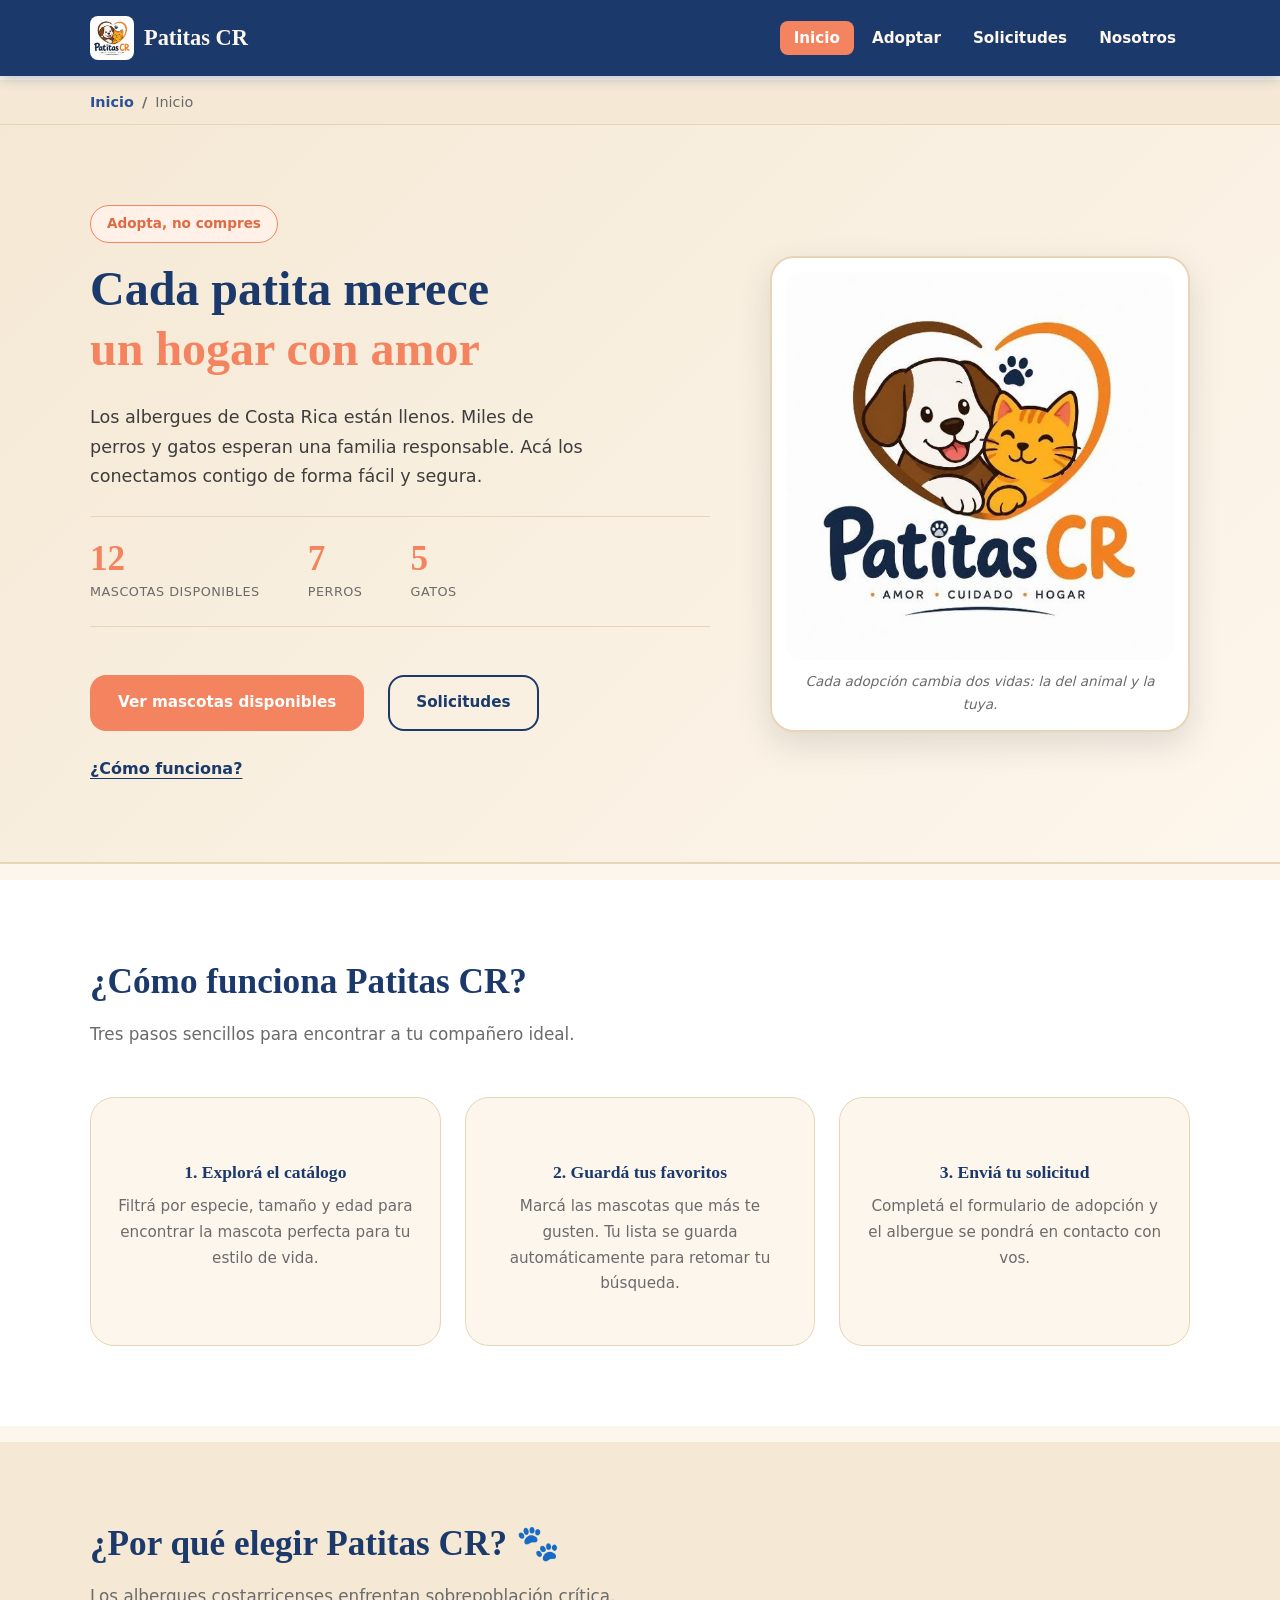
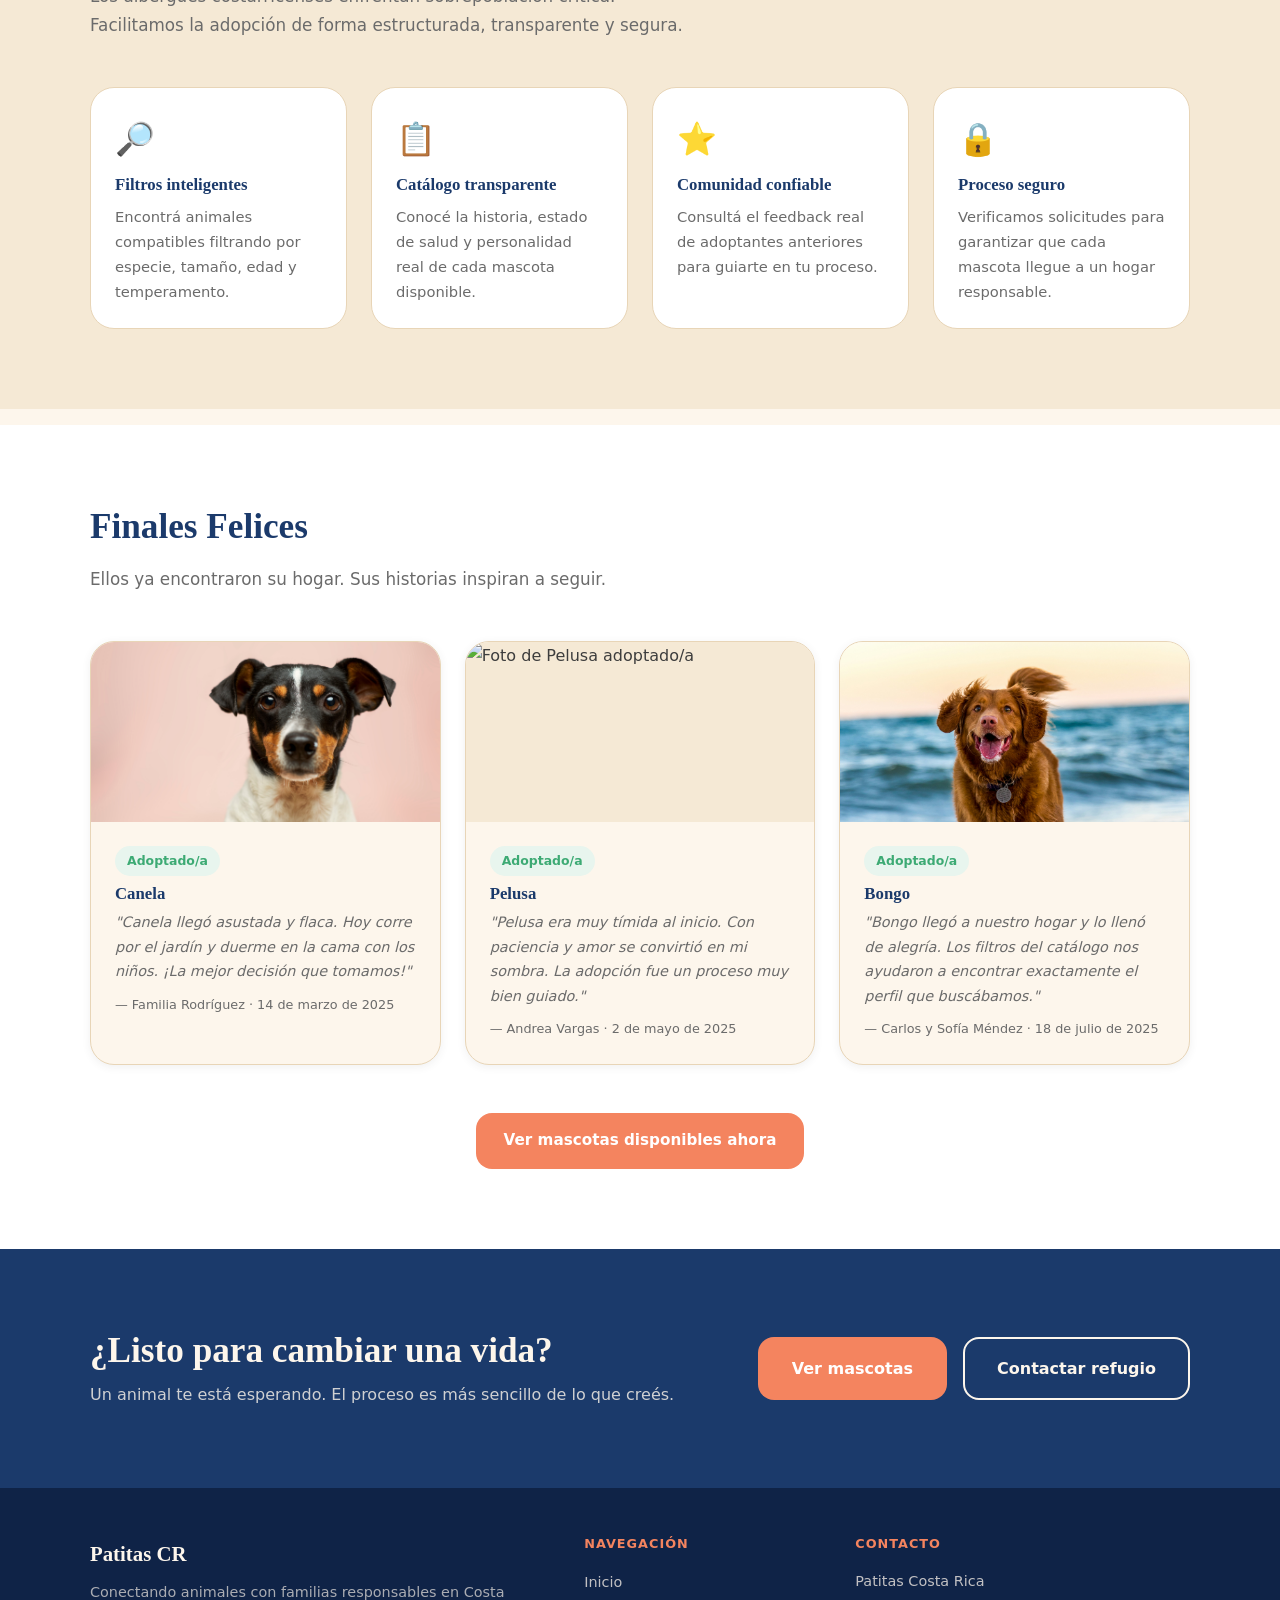
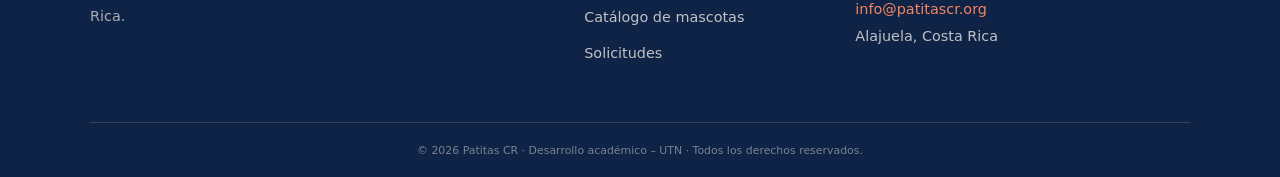
==== commit e2329eb7: "arreglo en registro y documentacion" ====
--- a/index.html
+++ b/index.html
@@ -74,7 +74,7 @@
                         <a href="catalogo.html" class="btn-primary">Ver mascotas disponibles</a>
                         <!--ACA SE UTILIZA EL CSS DENTRO DEL HTML-->
                         <a href="registro.html" class="btn-outline"
-                            style="color:var(--azul);border-color:var(--azul);">Registrarse</a>
+                            style="color:var(--azul);border-color:var(--azul);">Solicitudes</a>
                             <!--EL # SE UTILIZA PARA ENLAZAR CON EL ID DE UN ELEMENTO EN LA MISMA PÁGINA-->
                         <a href="#como-funciona" class="btn-link">¿Cómo funciona?</a>
                     </div>
